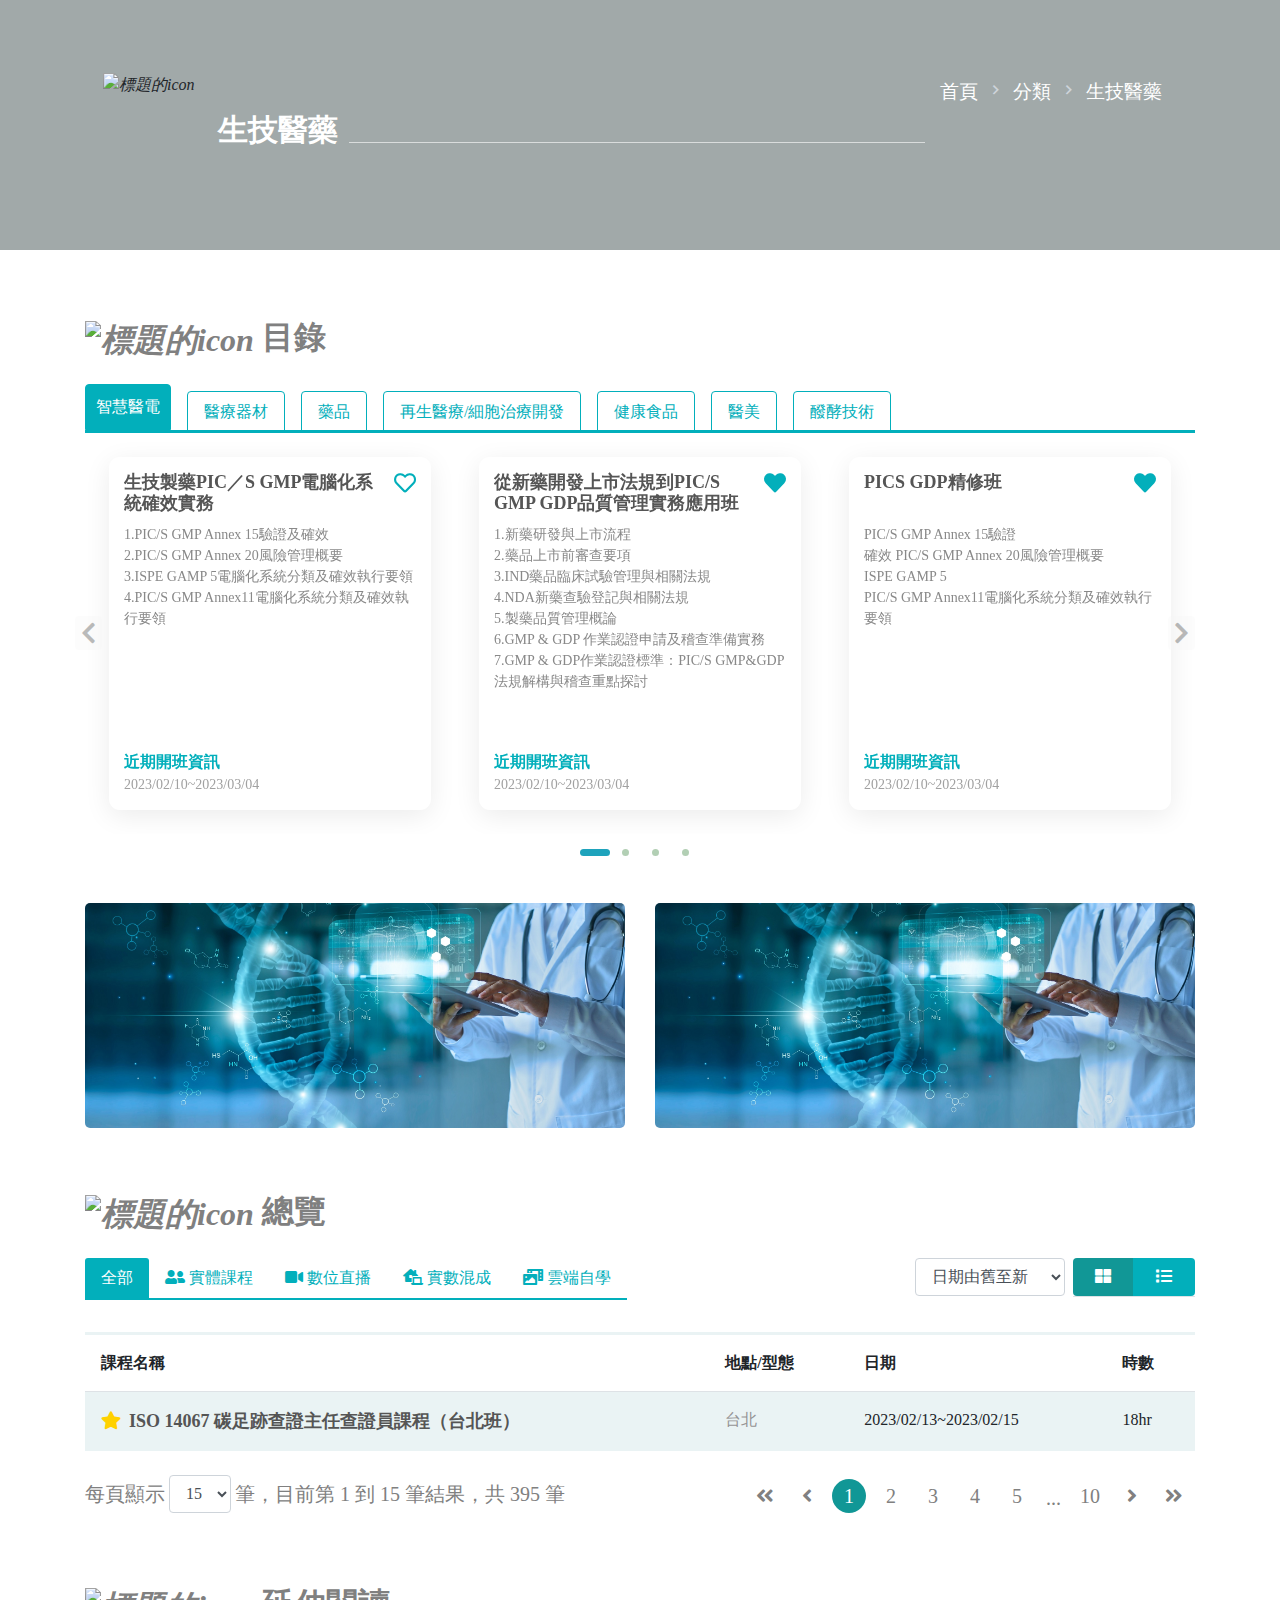
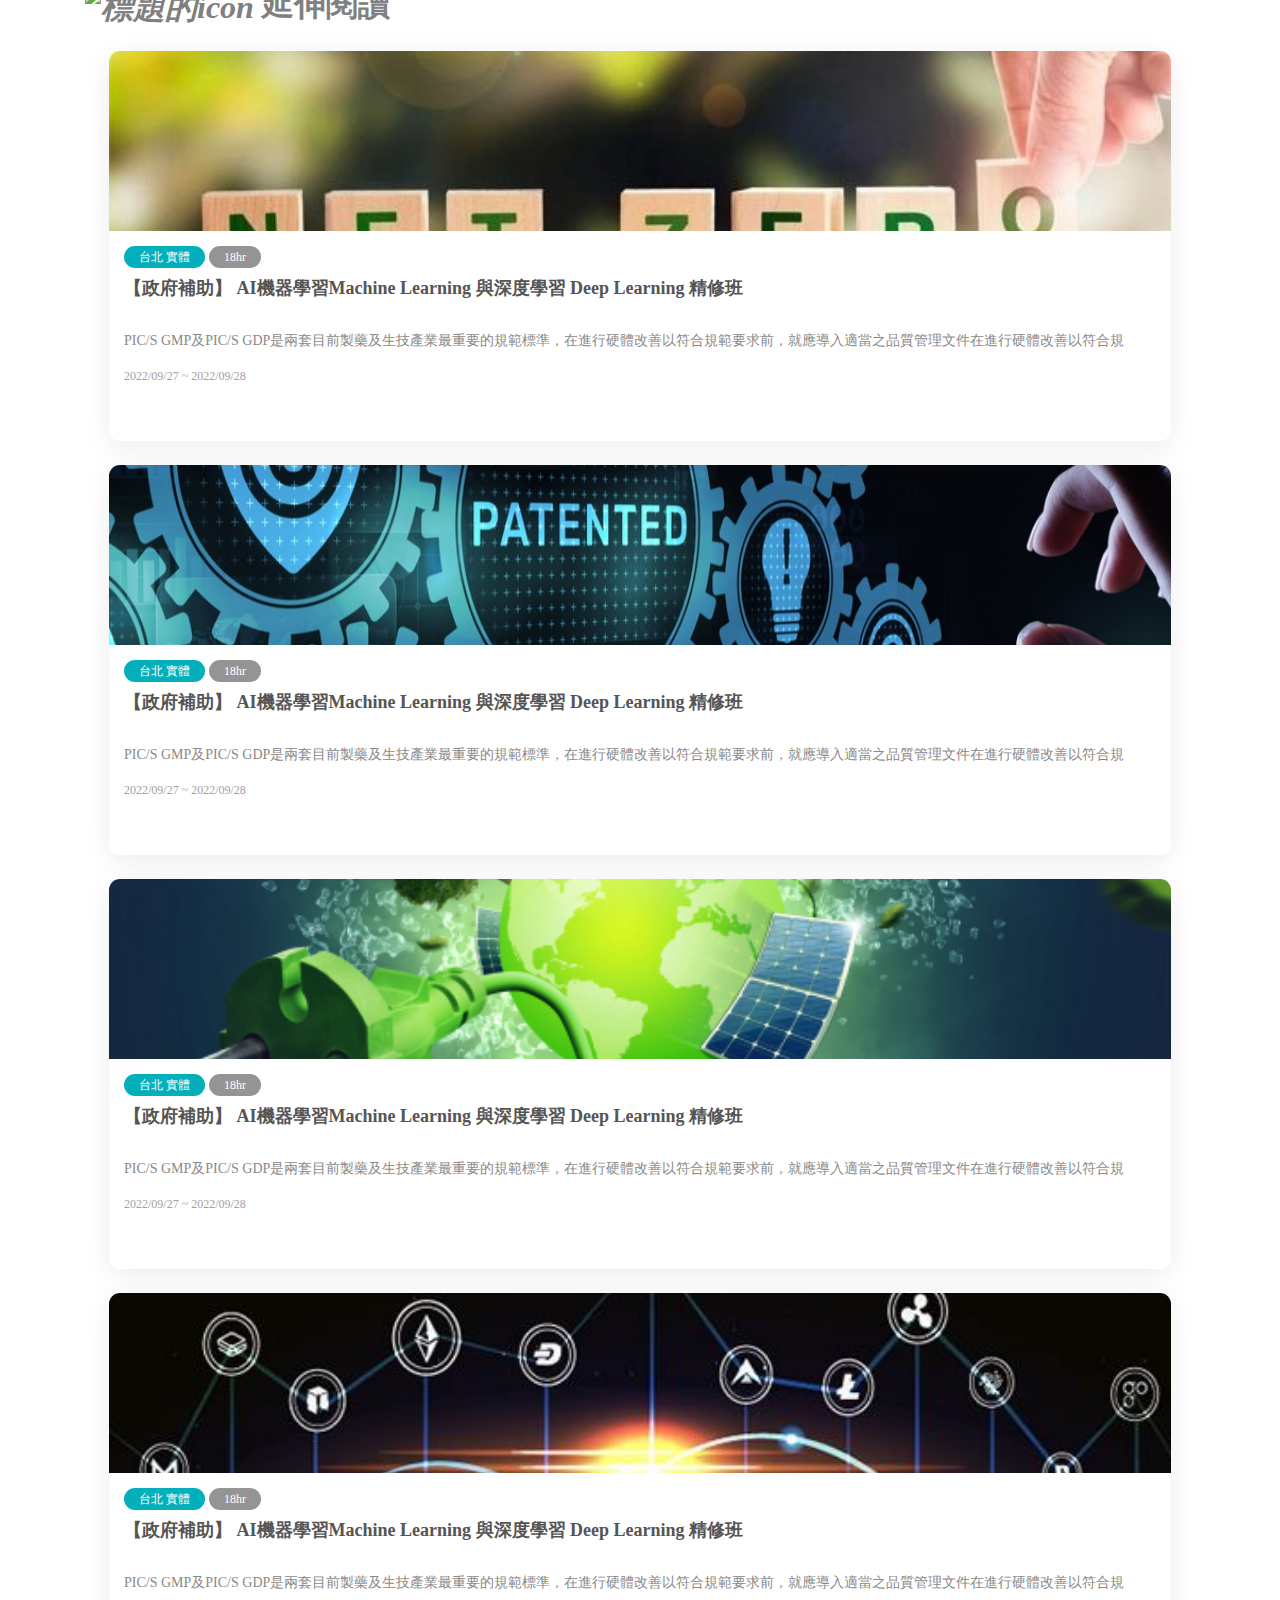
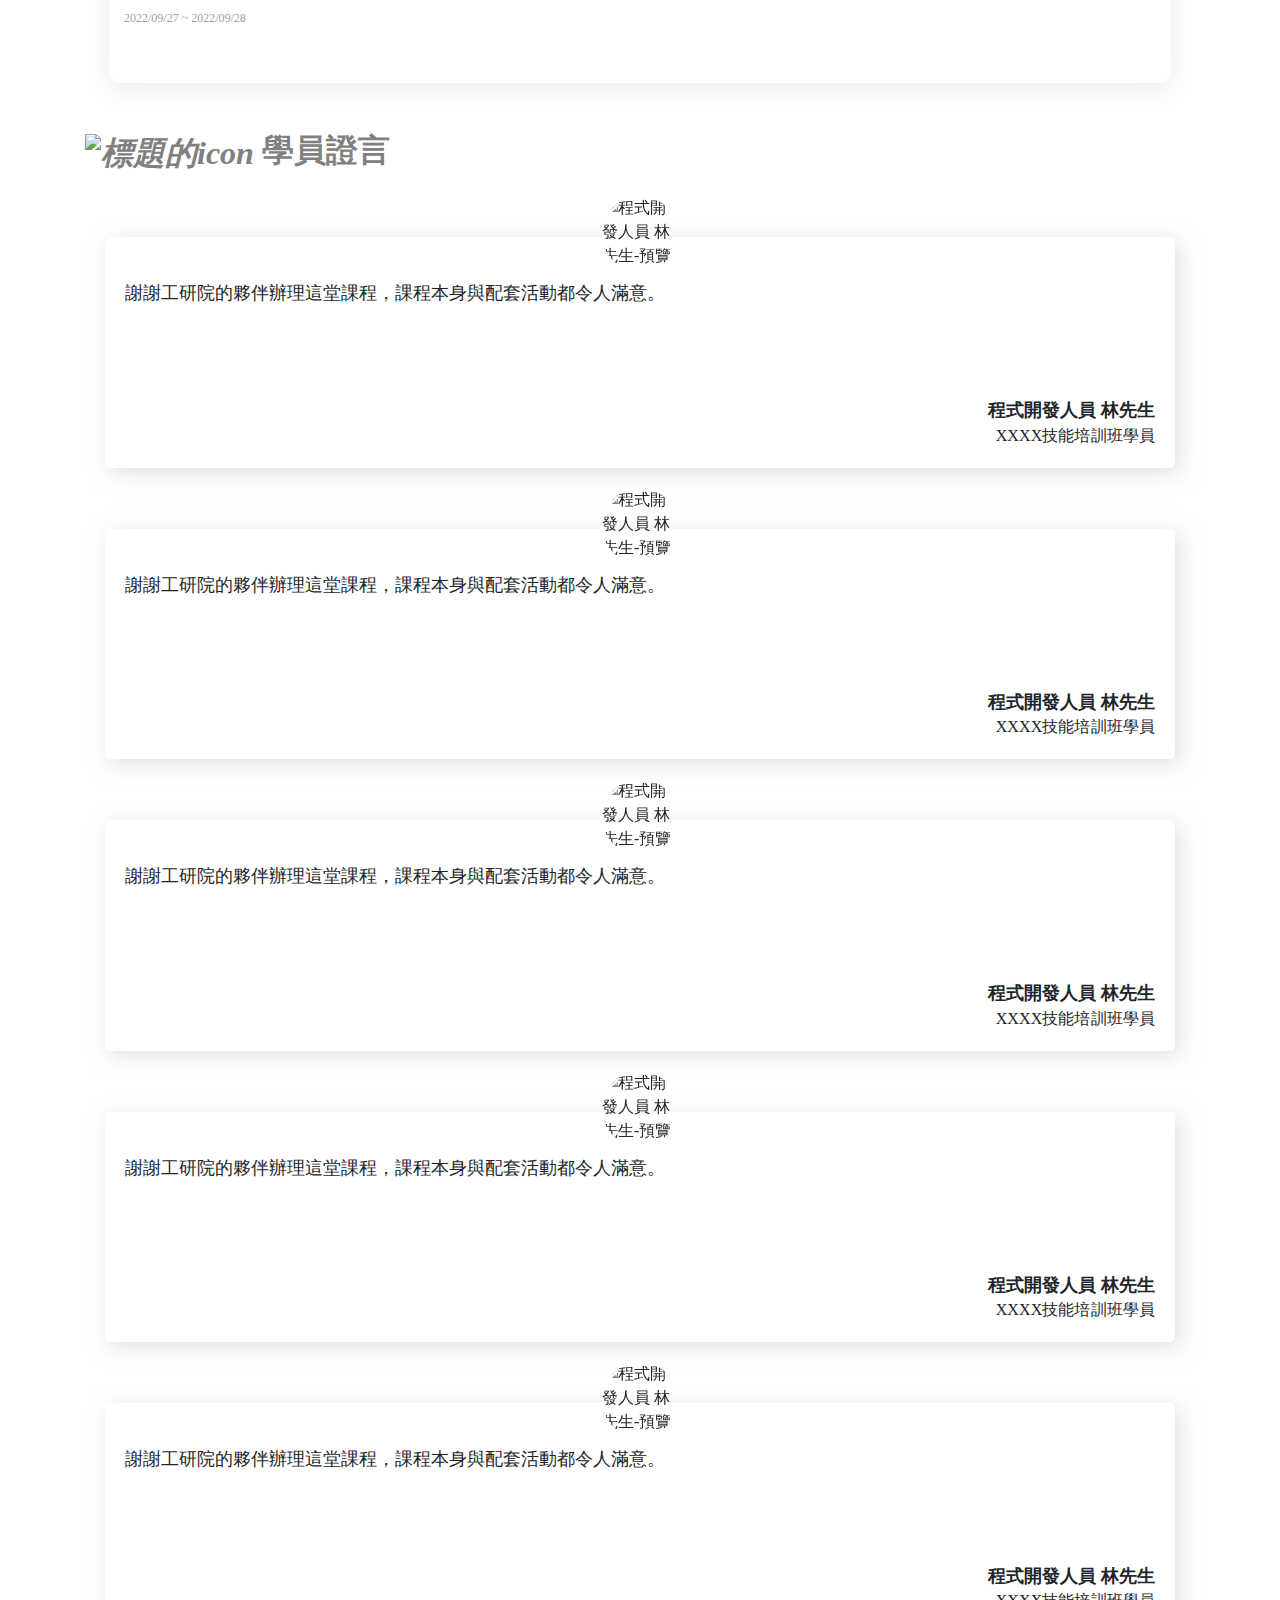
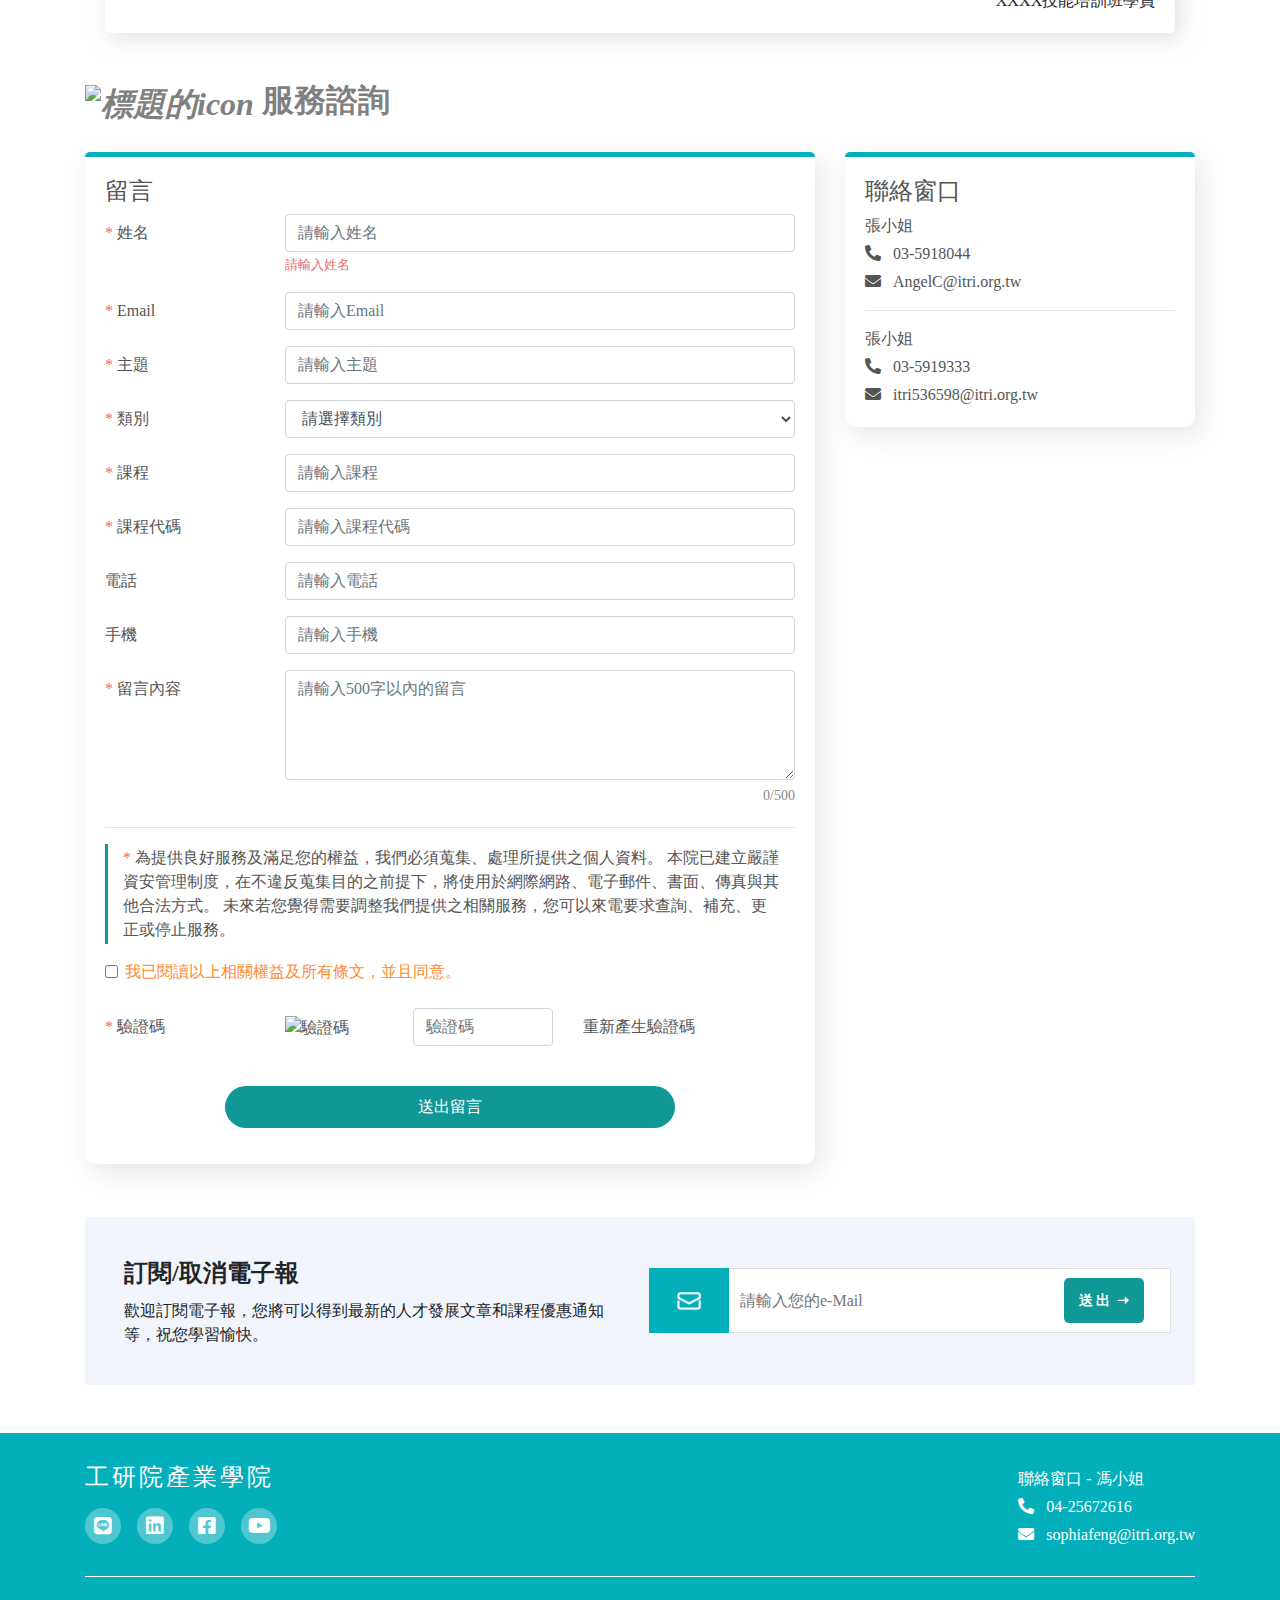
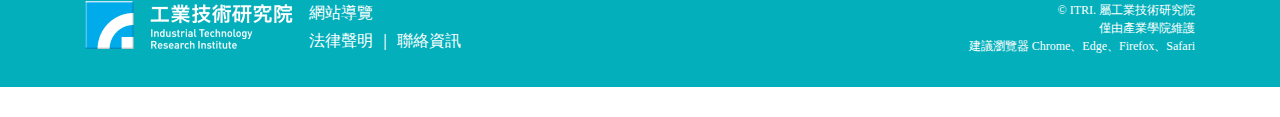
==== index.html @ a90513e9 "調整目錄 UI (tooltip 有問題)" ====
<!DOCTYPE html>
<html lang="en">

<head>
    <meta charset="utf-8" />
    <meta name="viewport" content="width=device-width, initial-scale=1, shrink-to-fit=no" />
    <meta property="og:site_name" content="生技醫藥領域-工研院產業學習網" />
    <meta name="description"
          content="工研院產業學院-生技醫藥領域提供您最專業的培訓，完整規劃醫藥產業、醫療器材產業以及應用生技產業所需具備之專業技術培訓。此外，工研院獨家打造生技醫藥模組化學習地圖，帶領您完成基礎到進階的學習規劃，並且提供多元學習模式，全數位課程、線上直播課程與實體課程，滿足您不同的學習需求，提供您最棒的學習體驗。" />
    <meta name="keywords" content="影像辨識,智慧醫療,生技醫藥,GMP,生技化妝品" />
    <meta name="copyright" content="工業技術研究院版權歸屬" />
    <meta name="distribution" content="Taiwan" />
    <meta property="og:type" content="type" />
    <meta property="og:title" content="生技醫藥領域-工研院產業學習網。" />
    <meta property="og:description"
          content="整合工研院團隊與外部專家的專業能量與資源，以人才培育為核心，以綠色職能為導向，規劃一系列實務課程，透過系統性的培育計畫提升產業界的減碳格局，並陪伴產業人才在淨零時代持續成長" />
    <meta property="og:image" content="https://college.itri.org.tw/nzschool/assets/images/banner31.jpg" />
    <meta property="og:url" content="https://college.itri.org.tw/nzschool" />
    <meta property="og:site_name" content="site_name" />
    <title>生技醫藥領域-工研院產業學習網</title>
    <link id="linkIco" rel="shortcut icon" href="img/layout/favicon.ico" />
    <!-- bootstrap css -->
    <link rel="stylesheet" href="css/plugin/bootstrap.min.css" />
    <!-- icon 圖示 -->
    <link rel="stylesheet" href="css/plugin/fontawesome-free-5.15.4-web/css/all.min.css" />
    <!-- 淨零永續學校 css -->
    <link rel="stylesheet" href="css/nz_style.css" />
    <link rel="stylesheet" href="css/my_style.css" />
    <!-- jQuery js -->
    <script src="js/plugin/jQuery-v3.3.1.miin.js"></script>
    <!-- popper - 提示 tooltip js -->
    <script src="https://cdnjs.cloudflare.com/ajax/libs/popper.js/1.14.6/umd/popper.min.js" integrity="sha384-wHAiFfRlMFy6i5SRaxvfOCifBUQy1xHdJ/yoi7FRNXMRBu5WHdZYu1hA6ZOblgut" crossorigin="anonymous"></script>
    <!-- bootstrap js -->
    <script src="js/plugin/bootstrap.min.js"></script>
    <!--輪播-->
    <link href="css/slick.min.css" rel="stylesheet" />
    <link href="css/slick-theme.css" rel="stylesheet" />
    <link href="https://fonts.googleapis.com/icon?family=Material+Icons" rel="stylesheet">
    <script src="js/slick.min.js"></script>
    <!-- 淨零永續學校通用 js -->
    <script src="js/nz-script.js"></script>
    <script src="js/myscripts.js"></script>
    <script src="JsPage/laylout.js"></script>
    <!-- BaseFunction -->
    <script src="JsPage/Constant.js"></script>
    <script src="JsPage/BaseFunction.js"></script>
    <script src="JsPage/BaseLang.js"></script>
    <script src="JsPage/BaseMgdNo.js"></script>
    <script src="JsPage/BasePage.js"></script>
    <script src="JsPage/BaseSecu.js"></script>
    <script src="JsPage/BaseSorting.js"></script>
    <script src="JsPage/BaseValidToken.js"></script>
    <script src="JsPage/BaseViewGroup.js"></script>
    <script src="JsPage/BaseViewLog.js"></script>
    <!-- 淨零永續學校首頁js -->
    <!-- 因切版註解 JsPage/index.js，不然會有垮域 error，串接時請記得打開 -->
    <!-- <script src="JsPage/index.js"></script> -->
	<!-- Global site tag (gtag.js) - Google Analytics -->
<script async src="https://www.googletagmanager.com/gtag/js?id=UA-124745992-1"></script>
<script>
  window.dataLayer = window.dataLayer || [];
  function gtag(){dataLayer.push(arguments);}
  gtag('js', new Date());

  gtag('config', 'UA-124745992-1');
</script>

<!-- Global site tag (gtag.js) - Google Analytics -->
<script async src="https://www.googletagmanager.com/gtag/js?id=G-DZHFNKGFQQ"></script>
<script>
  window.dataLayer = window.dataLayer || [];
  function gtag(){dataLayer.push(arguments);}
  gtag('js', new Date());

  gtag('config', 'G-DZHFNKGFQQ');
</script>
    <!-- Google Tag Manager (noscript) -->
    <noscript>
        <iframe src="https://www.googletagmanager.com/ns.html?id=GTM-N7L52KL" height="0" width="0"
                style="display:none;visibility:hidden"></iframe>
    </noscript>
    <!-- End Google Tag Manager (noscript) -->
</head>

<body>
    <!-- 主題 -->
    <div class="info_bg d-flex align-items-center">
      <div class="info_mask d-flex justify-content-center align-items-center">
          <img class="" src="https://college.itri.org.tw/domain_BIM/images/team/bg_bim.jpg" alt="背景圖">
          <div class="black_shadow"></div>
      </div>
      <div class="container px-5">
          <div class="row">
              <div class="insidePage_title col-12">
                  <div class="row">
                      <div class="big_title_boss col-12">
                          <div class="row">
                              <div class="col-12">
                                  
                                  <div class="page_bread">
                                      <div class="page-title-box">
                                          <div class="row">
                                              <i class="icon_dots mr-2"> <img src="https://college.itri.org.tw/Images/H002/icon_title_dot.png" alt="標題的icon"></i>
                                              <h2 class="secChi text-white col" langkey="系列學程">生技醫藥</h2>
                                              <div class="page-title-right col-auto">
                                                  <ol class="breadcrumb m-0">
                                                      <li class="breadcrumb-item"><a href="/Home/Default" title="回首頁" langkey="首頁">首頁</a></li>
                                                      <li class="breadcrumb-item" langkey="系列學程">分類</li>
                                                      <li id="liTitle" class="breadcrumb-item active">生技醫藥</li>
                                                  </ol>
                                              </div>
                                          </div>
                                      </div>
                                  </div>
                              </div>
                          </div>
                      </div>
                  </div>
              </div>
          </div>
      </div>
    </div>
    <div class="container mb-5">
        <!-- 目錄 -->
        <section class="my-5">
            <!-- Tab 卡片 -->
            <div id="catalogTab">
              <h1 class="nz-title nz-primary my-4"><i class="icon_dots mr-2"> <img src="https://college.itri.org.tw/Images/H002/icon_title_dot.png" alt="標題的icon"></i>目錄</h1>
              <ul class="pow-card-nav nav nav-tabs" id="cardTab" role="tablist">
                <li class="nav-item">
                  <a class="nav-link active" id="card-tab-1" data-toggle="tab" href="#card-1" role="tab" aria-controls="card-1" aria-selected="true">智慧醫電</a>
                </li>
                <li class="nav-item">
                  <a class="nav-link" id="card-tab-2" data-toggle="tab" href="#card-2" role="tab" aria-controls="card-2" aria-selected="false">醫療器材</a>
                </li>
                <li class="nav-item">
                  <a class="nav-link" id="card-tab-3" data-toggle="tab" href="#card-3" role="tab" aria-controls="card-3" aria-selected="false">藥品</a>
                </li>
				        <li class="nav-item">
                  <a class="nav-link" id="card-tab-4" data-toggle="tab" href="#card-4" role="tab" aria-controls="card-4" aria-selected="false">再生醫療/細胞治療開發</a>
                </li>
				        <li class="nav-item">
                  <a class="nav-link" id="card-tab-5" data-toggle="tab" href="#card-5" role="tab" aria-controls="card-5" aria-selected="false">健康食品</a>
                </li>
				        <li class="nav-item">
                  <a class="nav-link" id="card-tab-6" data-toggle="tab" href="#card-6" role="tab" aria-controls="card-6" aria-selected="false">醫美</a>
                </li>
                <li class="nav-item">
                  <a class="nav-link" id="card-tab-7" data-toggle="tab" href="#card-7" role="tab" aria-controls="card-7" aria-selected="false">醱酵技術</a>
                </li>
              </ul>
              <div class="tab-content" id="cardTabContent">
                <!-- 卡片 tab-1 -->
                <div class="tab-pane fade show active" id="card-1" role="tabpanel" aria-labelledby="card-tab-1">
                  <div id="catalog1" class="catalog-slick">
                    <div class="pow-card">
                      <a href="#">
                        <div class="pow-card-p">
                          <div class="d-flex justify-content-between align-content-start">
                            <h3 class="nz-black nz-overflow-ellipsis-2 card-title-h">生技製藥PIC／S GMP電腦化系統確效實務</h3>
                            <div class="new-notify" data-placement="top" data-original-title="新課通知"><i class="far fa-heart"></i></div>
                          </div>
                          <p class="pow-overflow-ellipsis"> <!---調整 css .pow-overflow-ellipsis 的 webkit-line-clamp ，可控制最多顯示行數，目前設定 10-->
                            1.PIC/S GMP Annex 15驗證及確效<br> 2.PIC/S GMP Annex 20風險管理概要<br> 3.ISPE GAMP 5電腦化系統分類及確效執行要領 <br>4.PIC/S GMP Annex11電腦化系統分類及確效執行要領
                          </p>
                          <a class="pow-card-btn" href="#">近期開班資訊  </a>
						  
                          <a class="pow-card-date" href="#">2023/02/10~2023/03/04</a>
                        </div>
                      </a>
                    </div>
                    <div class="pow-card">
                      <a href="#">
                        <div class="pow-card-p">
                          <div class="d-flex justify-content-between align-content-start">
                            <h3 class="nz-black nz-overflow-ellipsis-2 card-title-h">從新藥開發上市法規到PIC/S GMP GDP品質管理實務應用班</h3>
                            <div class="new-notify" data-placement="top" data-original-title="新課通知"><i class="fas fa-heart"></i></div>
                          </div>
                          <p class="pow-overflow-ellipsis"> <!---調整 css .pow-overflow-ellipsis 的 webkit-line-clamp ，可控制最多顯示行數，目前設定 10-->
                             1.新藥研發與上市流程<br> 2.藥品上市前審查要項 <br>3.IND藥品臨床試驗管理與相關法規 <br>4.NDA新藥查驗登記與相關法規 <br>5.製藥品質管理概論 <br>6.GMP & GDP 作業認證申請及稽查準備實務 <br>7.GMP & GDP作業認證標準：PIC/S GMP&GDP 法規解構與稽查重點探討
                          </p>
                          <a class="pow-card-btn" href="#">近期開班資訊</a>
                          <a class="pow-card-date" href="#">2023/02/10~2023/03/04</a>
                        </div>
                      </a>
                    </div>
                    <div class="pow-card">
                      <a href="#">
                        <div class="pow-card-p">
                          <div class="d-flex justify-content-between align-content-start">
                            <h3 class="nz-black nz-overflow-ellipsis-2 card-title-h">PICS GDP精修班</h3>
                            <div class="new-notify" data-placement="top" data-original-title="新課通知"><i class="fas fa-heart"></i></div>
                          </div>
                          <p class="pow-overflow-ellipsis"> <!---調整 css .pow-overflow-ellipsis 的 webkit-line-clamp ，可控制最多顯示行數，目前設定 10-->
                            PIC/S GMP Annex 15驗證<br>確效 PIC/S GMP Annex 20風險管理概要<br> ISPE GAMP 5<br> PIC/S GMP Annex11電腦化系統分類及確效執行要領
                          </p>
                          <a class="pow-card-btn" href="#">近期開班資訊</a>
                          <a class="pow-card-date" href="#">2023/02/10~2023/03/04</a>
                        </div>
                      </a>
                    </div>
                    <div class="pow-card">
                      <a href="#">
                        <div class="pow-card-p">
                          <div class="d-flex justify-content-between align-content-start">
                            <h3 class="nz-black nz-overflow-ellipsis-2 card-title-h">符合現代化PIC/S GMP廠房及支援系統規劃</h3>
                            <div class="new-notify" data-placement="top" data-original-title="新課通知"><i class="far fa-heart"></i></div>
                          </div>
                          <p class="pow-overflow-ellipsis"> <!---調整 css .pow-overflow-ellipsis 的 webkit-line-clamp ，可控制最多顯示行數，目前設定 10-->
                            1.現代化廠房及支援系統之規劃重點提要 <br>2.污染來源防治策略及驗證文件建構重點
                          </p>
                          <a class="pow-card-btn" href="#">近期開班資訊</a>
                          <a class="pow-card-date" href="#">2023/02/10~2023/03/04</a>
                        </div>
                      </a>
                    </div>
                  </div>
                </div>
                <!-- 卡片 tab-2 -->
                <div class="tab-pane fade" id="card-2" role="tabpanel" aria-labelledby="card-tab-2">
                  <div id="catalog2" class="catalog-slick">
                    <div class="pow-card">
                      <a href="#">
                        <div class="pow-card-p">
                          <div class="d-flex justify-content-between align-content-start">
                            <h3 class="nz-black nz-overflow-ellipsis-2 card-title-h">PICS GDP精修班</h3>
                            <div class="new-notify" data-placement="top" data-original-title="新課通知"><i class="far fa-heart"></i></div>
                          </div>
                          <p class="pow-overflow-ellipsis"> <!---調整 css .pow-overflow-ellipsis 的 webkit-line-clamp ，可控制最多顯示行數，目前設定 10-->
                         PIC/S GDP章節重點提要 <br>建構符合GDP倉儲<br>風險管理要點 <br>PIC/S GDP文件建構重點<br> 驗證及確效文件建構重點
                          </p>
                          <a class="pow-card-btn" href="#">近期開班資訊</a>
                          <a class="pow-card-date" href="#">2023/02/10~2023/03/04</a>
                        </div>
                      </a>
                    </div>
                    <div class="pow-card">
                      <a href="#">
                        <div class="pow-card-p">
                          <div class="d-flex justify-content-between align-content-start">
                            <h3 class="nz-black nz-overflow-ellipsis-2 card-title-h">符合現代化PIC/S GMP廠房及支援系統規劃</h3>
                            <div class="new-notify" data-placement="top" data-original-title="新課通知"><i class="far fa-heart"></i></div>
                          </div>
                          <p class="pow-overflow-ellipsis"> <!---調整 css .pow-overflow-ellipsis 的 webkit-line-clamp ，可控制最多顯示行數，目前設定 10-->
                            1.現代化廠房及支援系統之規劃重點提要 <br>2.污染來源防治策略及驗證文件建構重點
                          </p>
                          <a class="pow-card-btn" href="#">近期開班資訊</a>
                          <a class="pow-card-date" href="#">2023/02/10~2023/03/04</a>
                        </div>
                      </a>
                    </div>
                    <div class="pow-card">
                      <a href="#">
                        <div class="pow-card-p">
                          <div class="d-flex justify-content-between align-content-start">
                            <h3 class="nz-black nz-overflow-ellipsis-2 card-title-h">從新藥開發上市法規到PIC/S GMP GDP品質管理實務應用班</h3>
                            <div class="new-notify" data-placement="top" data-original-title="新課通知"><i class="far fa-heart"></i></div>
                          </div>
                          <p class="pow-overflow-ellipsis"> <!---調整 css .pow-overflow-ellipsis 的 webkit-line-clamp ，可控制最多顯示行數，目前設定 10-->
                           1.新藥研發與上市流程<br> 2.藥品上市前審查要項 <br>3.IND藥品臨床試驗管理與相關法規 <br>4.NDA新藥查驗登記與相關法規 <br>5.製藥品質管理概論 <br>6.GMP & GDP 作業認證申請及稽查準備實務 <br>7.GMP & GDP作業認證標準：PIC/S GMP&GDP 法規解構與稽查重點探討
                          </p>
                          <a class="pow-card-btn" href="#">近期開班資訊</a>
                          <a class="pow-card-date" href="https://college.itri.org.tw/Home/LessonData/D7398ED2-632B-49B1-8F27-EAD4875B5B2C">2023/02/10~2023/03/04</a>
                        </div>
                      </a>
                    </div>
					          <div class="pow-card">
                      <a href="#">
                        <div class="pow-card-p">
                          <div class="d-flex justify-content-between align-content-start">
                            <h3 class="nz-black nz-overflow-ellipsis-2 card-title-h">從新藥開發上市法規到PIC/S GMP GDP品質管理實務應用班</h3>
                            <div class="new-notify" data-placement="top" data-original-title="新課通知"><i class="far fa-heart"></i></div>
                          </div>
                          <p class="pow-overflow-ellipsis"> <!---調整 css .pow-overflow-ellipsis 的 webkit-line-clamp ，可控制最多顯示行數，目前設定 10-->
                             1.新藥研發與上市流程<br> 2.藥品上市前審查要項 <br>3.IND藥品臨床試驗管理與相關法規 <br>4.NDA新藥查驗登記與相關法規 <br>5.製藥品質管理概論 <br>6.GMP & GDP 作業認證申請及稽查準備實務 <br>7.GMP & GDP作業認證標準：PIC/S GMP&GDP 法規解構與稽查重點探討
                          </p>
                          <a class="pow-card-btn" href="#">近期開班資訊</a>
                          <a class="pow-card-date" href="#">2023/02/10~2023/03/04</a>
                        </div>
                      </a>
                    </div>
                  </div>
                </div>
                <!-- 卡片 tab-3 -->
                <div class="tab-pane fade" id="card-3" role="tabpanel" aria-labelledby="card-tab-3">
                  <div id="catalog3" class="catalog-slick">
                    <div class="pow-card">
                      <a href="#">
                        <div class="pow-card-p">
                          <div class="d-flex justify-content-between align-content-start">
                            <h3 class="nz-black nz-overflow-ellipsis-2 card-title-h">PICS GDP精修班</h3>
                            <div class="new-notify" data-placement="top" data-original-title="新課通知"><i class="far fa-heart"></i></div>
                          </div>
                          <p class="pow-overflow-ellipsis"> <!---調整 css .pow-overflow-ellipsis 的 webkit-line-clamp ，可控制最多顯示行數，目前設定 10-->
                         PIC/S GDP章節重點提要 <br>建構符合GDP倉儲<br>風險管理要點 <br>PIC/S GDP文件建構重點<br> 驗證及確效文件建構重點
                          </p>
                          <a class="pow-card-btn" href="#">近期開班資訊</a>
                          <a class="pow-card-date" href="#">2023/02/10~2023/03/04</a>
                        </div>
                      </a>
                    </div>
                    <div class="pow-card">
                      <a href="#">
                        <div class="pow-card-p">
                          <div class="d-flex justify-content-between align-content-start">
                            <h3 class="nz-black nz-overflow-ellipsis-2 card-title-h">符合現代化PIC/S GMP廠房及支援系統規劃</h3>
                            <div class="new-notify" data-placement="top" data-original-title="新課通知"><i class="far fa-heart"></i></div>
                          </div>
                          <p class="pow-overflow-ellipsis"> <!---調整 css .pow-overflow-ellipsis 的 webkit-line-clamp ，可控制最多顯示行數，目前設定 10-->
                            1.現代化廠房及支援系統之規劃重點提要 <br>2.污染來源防治策略及驗證文件建構重點
                          </p>
                          <a class="pow-card-btn" href="#">近期開班資訊</a>
                          <a class="pow-card-date" href="#">2023/02/10~2023/03/04</a>
                        </div>
                      </a>
                    </div>
                    <div class="pow-card">
                      <a href="#">
                        <div class="pow-card-p">
                          <div class="d-flex justify-content-between align-content-start">
                            <h3 class="nz-black nz-overflow-ellipsis-2 card-title-h">從新藥開發上市法規到PIC/S GMP GDP品質管理實務應用班</h3>
                            <div class="new-notify" data-placement="top" data-original-title="新課通知"><i class="fas fa-heart"></i></div>
                          </div>
                          <p class="pow-overflow-ellipsis"> <!---調整 css .pow-overflow-ellipsis 的 webkit-line-clamp ，可控制最多顯示行數，目前設定 10-->
                           1.新藥研發與上市流程<br> 2.藥品上市前審查要項 <br>3.IND藥品臨床試驗管理與相關法規 <br>4.NDA新藥查驗登記與相關法規 <br>5.製藥品質管理概論 <br>6.GMP & GDP 作業認證申請及稽查準備實務 <br>7.GMP & GDP作業認證標準：PIC/S GMP&GDP 法規解構與稽查重點探討
                          </p>
                          <a class="pow-card-btn" href="#">近期開班資訊</a>
                          <a class="pow-card-date" href="https://college.itri.org.tw/Home/LessonData/D7398ED2-632B-49B1-8F27-EAD4875B5B2C">2023/02/10~2023/03/04</a>
                        </div>
                      </a>
                    </div>
					          <div class="pow-card">
                      <a href="#">
                        <div class="pow-card-p">
                          <div class="d-flex justify-content-between align-content-start">
                            <h3 class="nz-black nz-overflow-ellipsis-2 card-title-h">從新藥開發上市法規到PIC/S GMP GDP品質管理實務應用班</h3>
                            <div class="new-notify" data-placement="top" data-original-title="新課通知"><i class="far fa-heart"></i></div>
                          </div>
                          <p class="pow-overflow-ellipsis"> <!---調整 css .pow-overflow-ellipsis 的 webkit-line-clamp ，可控制最多顯示行數，目前設定 10-->
                             1.新藥研發與上市流程<br> 2.藥品上市前審查要項 <br>3.IND藥品臨床試驗管理與相關法規 <br>4.NDA新藥查驗登記與相關法規 <br>5.製藥品質管理概論 <br>6.GMP & GDP 作業認證申請及稽查準備實務 <br>7.GMP & GDP作業認證標準：PIC/S GMP&GDP 法規解構與稽查重點探討
                          </p>
                          <a class="pow-card-btn" href="#">近期開班資訊</a>
                          <a class="pow-card-date" href="#">2023/02/10~2023/03/04</a>
                        </div>
                      </a>
                    </div>
                  </div>
                </div>
                <!-- 卡片 tab-4 -->
                <div class="tab-pane fade" id="card-4" role="tabpanel" aria-labelledby="card-tab-4">
                  <div id="catalog4" class="catalog-slick">
                    <div class="pow-card">
                      <a href="#">
                        <div class="pow-card-p">
                          <div class="d-flex justify-content-between align-content-start">
                            <h3 class="nz-black nz-overflow-ellipsis-2 card-title-h">PICS GDP精修班</h3>
                            <div class="new-notify" data-placement="top" data-original-title="新課通知"><i class="far fa-heart"></i></div>
                          </div>
                          <p class="pow-overflow-ellipsis"> <!---調整 css .pow-overflow-ellipsis 的 webkit-line-clamp ，可控制最多顯示行數，目前設定 10-->
                         PIC/S GDP章節重點提要 <br>建構符合GDP倉儲<br>風險管理要點 <br>PIC/S GDP文件建構重點<br> 驗證及確效文件建構重點
                          </p>
                          <a class="pow-card-btn" href="#">近期開班資訊</a>
                          <a class="pow-card-date" href="#">2023/02/10~2023/03/04</a>
                        </div>
                      </a>
                    </div>
                    <div class="pow-card">
                      <a href="#">
                        <div class="pow-card-p">
                          <div class="d-flex justify-content-between align-content-start">
                            <h3 class="nz-black nz-overflow-ellipsis-2 card-title-h">符合現代化PIC/S GMP廠房及支援系統規劃</h3>
                            <div class="new-notify" data-placement="top" data-original-title="新課通知"><i class="far fa-heart"></i></div>
                          </div>
                          <p class="pow-overflow-ellipsis"> <!---調整 css .pow-overflow-ellipsis 的 webkit-line-clamp ，可控制最多顯示行數，目前設定 10-->
                            1.現代化廠房及支援系統之規劃重點提要 <br>2.污染來源防治策略及驗證文件建構重點
                          </p>
                          <a class="pow-card-btn" href="#">近期開班資訊</a>
                          <a class="pow-card-date" href="#">2023/02/10~2023/03/04</a>
                        </div>
                      </a>
                    </div>
                    <div class="pow-card">
                      <a href="#">
                        <div class="pow-card-p">
                          <div class="d-flex justify-content-between align-content-start">
                            <h3 class="nz-black nz-overflow-ellipsis-2 card-title-h">從新藥開發上市法規到PIC/S GMP GDP品質管理實務應用班</h3>
                            <div class="new-notify" data-placement="top" data-original-title="新課通知"><i class="far fa-heart"></i></div>
                          </div>
                          <p class="pow-overflow-ellipsis"> <!---調整 css .pow-overflow-ellipsis 的 webkit-line-clamp ，可控制最多顯示行數，目前設定 10-->
                           1.新藥研發與上市流程<br> 2.藥品上市前審查要項 <br>3.IND藥品臨床試驗管理與相關法規 <br>4.NDA新藥查驗登記與相關法規 <br>5.製藥品質管理概論 <br>6.GMP & GDP 作業認證申請及稽查準備實務 <br>7.GMP & GDP作業認證標準：PIC/S GMP&GDP 法規解構與稽查重點探討
                          </p>
                          <a class="pow-card-btn" href="#">近期開班資訊</a>
                          <a class="pow-card-date" href="https://college.itri.org.tw/Home/LessonData/D7398ED2-632B-49B1-8F27-EAD4875B5B2C">2023/02/10~2023/03/04</a>
                        </div>
                      </a>
                    </div>
					          <div class="pow-card">
                      <a href="#">
                        <div class="pow-card-p">
                          <div class="d-flex justify-content-between align-content-start">
                            <h3 class="nz-black nz-overflow-ellipsis-2 card-title-h">從新藥開發上市法規到PIC/S GMP GDP品質管理實務應用班</h3>
                            <div class="new-notify" data-placement="top" data-original-title="新課通知"><i class="far fa-heart"></i></div>
                          </div>
                          <p class="pow-overflow-ellipsis"> <!---調整 css .pow-overflow-ellipsis 的 webkit-line-clamp ，可控制最多顯示行數，目前設定 10-->
                             1.新藥研發與上市流程<br> 2.藥品上市前審查要項 <br>3.IND藥品臨床試驗管理與相關法規 <br>4.NDA新藥查驗登記與相關法規 <br>5.製藥品質管理概論 <br>6.GMP & GDP 作業認證申請及稽查準備實務 <br>7.GMP & GDP作業認證標準：PIC/S GMP&GDP 法規解構與稽查重點探討
                          </p>
                          <a class="pow-card-btn" href="#">近期開班資訊</a>
                          <a class="pow-card-date" href="#">2023/02/10~2023/03/04</a>
                        </div>
                      </a>
                    </div>
                  </div>
                </div>
				        <!-- 卡片 tab-5 -->
                <div class="tab-pane fade" id="card-5" role="tabpanel" aria-labelledby="card-tab-5">
                  <div id="catalog5" class="catalog-slick">
                    <div class="pow-card">
                      <a href="#">
                        <div class="pow-card-p">
                          <div class="d-flex justify-content-between align-content-start">
                            <h3 class="nz-black nz-overflow-ellipsis-2 card-title-h">生技製藥PIC／S GMP電腦化系統確效實務</h3>
                            <div class="new-notify" data-placement="top" data-original-title="新課通知"><i class="far fa-heart"></i></div>
                          </div>
                          <p class="pow-overflow-ellipsis"> <!---調整 css .pow-overflow-ellipsis 的 webkit-line-clamp ，可控制最多顯示行數，目前設定 10-->
                            1.PIC/S GMP Annex 15驗證及確效<br> 2.PIC/S GMP Annex 20風險管理概要<br> 3.ISPE GAMP 5電腦化系統分類及確效執行要領 <br>4.PIC/S GMP Annex11電腦化系統分類及確效執行要領
                          </p>
                          <a class="pow-card-btn" href="#">近期開班資訊</a>
                          <a class="pow-card-date" href="#">2023/02/10~2023/03/04</a>
                        </div>
                      </a>
                    </div>
					          <div class="pow-card">
                      <a href="#">
                        <div class="pow-card-p">
                          <div class="d-flex justify-content-between align-content-start">
                            <h3 class="nz-black nz-overflow-ellipsis-2 card-title-h">從新藥開發上市法規到PIC/S GMP GDP品質管理實務應用班</h3>
                            <div class="new-notify" data-placement="top" data-original-title="新課通知"><i class="far fa-heart"></i></div>
                          </div>
                          <p class="pow-overflow-ellipsis"> <!---調整 css .pow-overflow-ellipsis 的 webkit-line-clamp ，可控制最多顯示行數，目前設定 10-->
                             1.新藥研發與上市流程<br> 2.藥品上市前審查要項 <br>3.IND藥品臨床試驗管理與相關法規 <br>4.NDA新藥查驗登記與相關法規 <br>5.製藥品質管理概論 <br>6.GMP & GDP 作業認證申請及稽查準備實務 <br>7.GMP & GDP作業認證標準：PIC/S GMP&GDP 法規解構與稽查重點探討
                          </p>
                          <a class="pow-card-btn" href="#">近期開班資訊</a>
                          <a class="pow-card-date" href="#">2023/02/10~2023/03/04</a>
                        </div>
                      </a>
                    </div>
                    <div class="pow-card">
                      <a href="#">
                        <div class="pow-card-p">
                          <div class="d-flex justify-content-between align-content-start">
                            <h3 class="nz-black nz-overflow-ellipsis-2 card-title-h">從新藥開發上市法規到PIC/S GMP GDP品質管理實務應用班</h3>
                            <div class="new-notify" data-placement="top" data-original-title="新課通知"><i class="far fa-heart"></i></div>
                          </div>
                          <p class="pow-overflow-ellipsis"> <!---調整 css .pow-overflow-ellipsis 的 webkit-line-clamp ，可控制最多顯示行數，目前設定 10-->
                             1.新藥研發與上市流程<br> 2.藥品上市前審查要項 <br>3.IND藥品臨床試驗管理與相關法規 <br>4.NDA新藥查驗登記與相關法規 <br>5.製藥品質管理概論 <br>6.GMP & GDP 作業認證申請及稽查準備實務 <br>7.GMP & GDP作業認證標準：PIC/S GMP&GDP 法規解構與稽查重點探討
                          </p>
                          <a class="pow-card-btn" href="#">近期開班資訊</a>
                          <a class="pow-card-date" href="#">2023/02/10~2023/03/04</a>
                        </div>
                      </a>
                    </div>
                    <div class="pow-card">
                      <a href="#">
                        <div class="pow-card-p">
                          <div class="d-flex justify-content-between align-content-start">
                            <h3 class="nz-black nz-overflow-ellipsis-2 card-title-h">PICS GDP精修班</h3>
                            <div class="new-notify" data-placement="top" data-original-title="新課通知"><i class="far fa-heart"></i></div>
                          </div>
                          <p class="pow-overflow-ellipsis"> <!---調整 css .pow-overflow-ellipsis 的 webkit-line-clamp ，可控制最多顯示行數，目前設定 10-->
                            PIC/S GMP Annex 15驗證<br>確效 PIC/S GMP Annex 20風險管理概要<br> ISPE GAMP 5<br> PIC/S GMP Annex11電腦化系統分類及確效執行要領
                          </p>
                          <a class="pow-card-btn" href="#">近期開班資訊</a>
                          <a class="pow-card-date" href="#">2023/02/10~2023/03/04</a>
                        </div>
                      </a>
                    </div>
                    <div class="pow-card">
                      <a href="#">
                        <div class="pow-card-p">
                          <div class="d-flex justify-content-between align-content-start">
                            <h3 class="nz-black nz-overflow-ellipsis-2 card-title-h">符合現代化PIC/S GMP廠房及支援系統規劃</h3>
                            <div class="new-notify" data-placement="top" data-original-title="新課通知"><i class="far fa-heart"></i></div>
                          </div>
                          <p class="pow-overflow-ellipsis"> <!---調整 css .pow-overflow-ellipsis 的 webkit-line-clamp ，可控制最多顯示行數，目前設定 10-->
                            1.現代化廠房及支援系統之規劃重點提要 <br>2.污染來源防治策略及驗證文件建構重點
                          </p>
                          <a class="pow-card-btn" href="#">近期開班資訊</a>
                          <a class="pow-card-date" href="#">2023/02/10~2023/03/04</a>
                        </div>
                      </a>
                    </div>
                  </div>
                </div>
				        <!-- 卡片 tab-6 -->
                <div class="tab-pane fade" id="card-6" role="tabpanel" aria-labelledby="card-tab-6">
                  <div id="catalog6" class="catalog-slick">
                    <div class="pow-card">
                      <a href="#">
                        <div class="pow-card-p">
                          <div class="d-flex justify-content-between align-content-start">
                            <h3 class="nz-black nz-overflow-ellipsis-2 card-title-h">生技製藥PIC／S GMP電腦化系統確效實務</h3>
                            <div class="new-notify" data-placement="top" data-original-title="新課通知"><i class="far fa-heart"></i></div>
                          </div>
                          <p class="pow-overflow-ellipsis"> <!---調整 css .pow-overflow-ellipsis 的 webkit-line-clamp ，可控制最多顯示行數，目前設定 10-->
                            1.PIC/S GMP Annex 15驗證及確效<br> 2.PIC/S GMP Annex 20風險管理概要<br> 3.ISPE GAMP 5電腦化系統分類及確效執行要領 <br>4.PIC/S GMP Annex11電腦化系統分類及確效執行要領
                          </p>
                          <a class="pow-card-btn" href="#">近期開班資訊</a>
                          <a class="pow-card-date" href="#">2023/02/10~2023/03/04</a>
                        </div>
                      </a>
                    </div>
					          <div class="pow-card">
                      <a href="#">
                        <div class="pow-card-p">
                          <div class="d-flex justify-content-between align-content-start">
                            <h3 class="nz-black nz-overflow-ellipsis-2 card-title-h">從新藥開發上市法規到PIC/S GMP GDP品質管理實務應用班</h3>
                            <div class="new-notify" data-placement="top" data-original-title="新課通知"><i class="far fa-heart"></i></div>
                          </div>
                          <p class="pow-overflow-ellipsis"> <!---調整 css .pow-overflow-ellipsis 的 webkit-line-clamp ，可控制最多顯示行數，目前設定 10-->
                             1.新藥研發與上市流程<br> 2.藥品上市前審查要項 <br>3.IND藥品臨床試驗管理與相關法規 <br>4.NDA新藥查驗登記與相關法規 <br>5.製藥品質管理概論 <br>6.GMP & GDP 作業認證申請及稽查準備實務 <br>7.GMP & GDP作業認證標準：PIC/S GMP&GDP 法規解構與稽查重點探討
                          </p>
                          <a class="pow-card-btn" href="#">近期開班資訊</a>
                          <a class="pow-card-date" href="#">2023/02/10~2023/03/04</a>
                        </div>
                      </a>
                    </div>
                    <div class="pow-card">
                      <a href="#">
                        <div class="pow-card-p">
                          <div class="d-flex justify-content-between align-content-start">
                            <h3 class="nz-black nz-overflow-ellipsis-2 card-title-h">從新藥開發上市法規到PIC/S GMP GDP品質管理實務應用班</h3>
                            <div class="new-notify" data-placement="top" data-original-title="新課通知"><i class="far fa-heart"></i></div>
                          </div>
                          <p class="pow-overflow-ellipsis"> <!---調整 css .pow-overflow-ellipsis 的 webkit-line-clamp ，可控制最多顯示行數，目前設定 10-->
                             1.新藥研發與上市流程<br> 2.藥品上市前審查要項 <br>3.IND藥品臨床試驗管理與相關法規 <br>4.NDA新藥查驗登記與相關法規 <br>5.製藥品質管理概論 <br>6.GMP & GDP 作業認證申請及稽查準備實務 <br>7.GMP & GDP作業認證標準：PIC/S GMP&GDP 法規解構與稽查重點探討
                          </p>
                          <a class="pow-card-btn" href="#">近期開班資訊</a>
                          <a class="pow-card-date" href="#">2023/02/10~2023/03/04</a>
                        </div>
                      </a>
                    </div>
                    <div class="pow-card">
                      <a href="#">
                        <div class="pow-card-p">
                          <div class="d-flex justify-content-between align-content-start">
                            <h3 class="nz-black nz-overflow-ellipsis-2 card-title-h">PICS GDP精修班</h3>
                            <div class="new-notify" data-placement="top" data-original-title="新課通知"><i class="far fa-heart"></i></div>
                          </div>
                          <p class="pow-overflow-ellipsis"> <!---調整 css .pow-overflow-ellipsis 的 webkit-line-clamp ，可控制最多顯示行數，目前設定 10-->
                            PIC/S GMP Annex 15驗證<br>確效 PIC/S GMP Annex 20風險管理概要<br> ISPE GAMP 5<br> PIC/S GMP Annex11電腦化系統分類及確效執行要領
                          </p>
                          <a class="pow-card-btn" href="#">近期開班資訊</a>
                          <a class="pow-card-date" href="#">2023/02/10~2023/03/04</a>
                        </div>
                      </a>
                    </div>
                    <div class="pow-card">
                      <a href="#">
                        <div class="pow-card-p">
                          <div class="d-flex justify-content-between align-content-start">
                            <h3 class="nz-black nz-overflow-ellipsis-2 card-title-h">符合現代化PIC/S GMP廠房及支援系統規劃</h3>
                            <div class="new-notify" data-placement="top" data-original-title="新課通知"><i class="far fa-heart"></i></div>
                          </div>
                          <p class="pow-overflow-ellipsis"> <!---調整 css .pow-overflow-ellipsis 的 webkit-line-clamp ，可控制最多顯示行數，目前設定 10-->
                            1.現代化廠房及支援系統之規劃重點提要 <br>2.污染來源防治策略及驗證文件建構重點
                          </p>
                          <a class="pow-card-btn" href="#">近期開班資訊</a>
                          <a class="pow-card-date" href="#">2023/02/10~2023/03/04</a>
                        </div>
                      </a>
                    </div>
                  </div>
                </div>
				        <!-- 卡片 tab-7 -->
                <div class="tab-pane fade" id="card-7" role="tabpanel" aria-labelledby="card-tab-7">
                  <div id="catalog7" class="catalog-slick">
                    <div class="pow-card">
                      <a href="#">
                        <div class="pow-card-p">
                          <div class="d-flex justify-content-between align-content-start">
                            <h3 class="nz-black nz-overflow-ellipsis-2 card-title-h">生技製藥PIC／S GMP電腦化系統確效實務</h3>
                            <div class="new-notify" data-placement="top" data-original-title="新課通知"><i class="far fa-heart"></i></div>
                          </div>
                          <p class="pow-overflow-ellipsis"> <!---調整 css .pow-overflow-ellipsis 的 webkit-line-clamp ，可控制最多顯示行數，目前設定 10-->
                            1.PIC/S GMP Annex 15驗證及確效<br> 2.PIC/S GMP Annex 20風險管理概要<br> 3.ISPE GAMP 5電腦化系統分類及確效執行要領 <br>4.PIC/S GMP Annex11電腦化系統分類及確效執行要領
                          </p>
                          <a class="pow-card-btn" href="#">近期開班資訊</a>
                          <a class="pow-card-date" href="#">2023/02/10~2023/03/04</a>
                        </div>
                      </a>
                    </div>
					          <div class="pow-card">
                      <a href="#">
                        <div class="pow-card-p">
                          <div class="d-flex justify-content-between align-content-start">
                            <h3 class="nz-black nz-overflow-ellipsis-2 card-title-h">從新藥開發上市法規到PIC/S GMP GDP品質管理實務應用班</h3>
                            <div class="new-notify" data-placement="top" data-original-title="新課通知"><i class="far fa-heart"></i></div>
                          </div>
                          <p class="pow-overflow-ellipsis"> <!---調整 css .pow-overflow-ellipsis 的 webkit-line-clamp ，可控制最多顯示行數，目前設定 10-->
                             1.新藥研發與上市流程<br> 2.藥品上市前審查要項 <br>3.IND藥品臨床試驗管理與相關法規 <br>4.NDA新藥查驗登記與相關法規 <br>5.製藥品質管理概論 <br>6.GMP & GDP 作業認證申請及稽查準備實務 <br>7.GMP & GDP作業認證標準：PIC/S GMP&GDP 法規解構與稽查重點探討
                          </p>
                          <a class="pow-card-btn" href="#">近期開班資訊</a>
                          <a class="pow-card-date" href="#">2023/02/10~2023/03/04</a>
                        </div>
                      </a>
                    </div>
                    <div class="pow-card">
                      <a href="#">
                        <div class="pow-card-p">
                          <div class="d-flex justify-content-between align-content-start">
                            <h3 class="nz-black nz-overflow-ellipsis-2 card-title-h">從新藥開發上市法規到PIC/S GMP GDP品質管理實務應用班</h3>
                            <div class="new-notify" data-placement="top" data-original-title="新課通知"><i class="far fa-heart"></i></div>
                          </div>
                          <p class="pow-overflow-ellipsis"> <!---調整 css .pow-overflow-ellipsis 的 webkit-line-clamp ，可控制最多顯示行數，目前設定 10-->
                             1.新藥研發與上市流程<br> 2.藥品上市前審查要項 <br>3.IND藥品臨床試驗管理與相關法規 <br>4.NDA新藥查驗登記與相關法規 <br>5.製藥品質管理概論 <br>6.GMP & GDP 作業認證申請及稽查準備實務 <br>7.GMP & GDP作業認證標準：PIC/S GMP&GDP 法規解構與稽查重點探討
                          </p>
                          <a class="pow-card-btn" href="#">近期開班資訊</a>
                          <a class="pow-card-date" href="#">2023/02/10~2023/03/04</a>
                        </div>
                      </a>
                    </div>
                    <div class="pow-card">
                      <a href="#">
                        <div class="pow-card-p">
                          <div class="d-flex justify-content-between align-content-start">
                            <h3 class="nz-black nz-overflow-ellipsis-2 card-title-h">PICS GDP精修班</h3>
                            <div class="new-notify" data-placement="top" data-original-title="新課通知"><i class="far fa-heart"></i></div>
                          </div>
                          <p class="pow-overflow-ellipsis"> <!---調整 css .pow-overflow-ellipsis 的 webkit-line-clamp ，可控制最多顯示行數，目前設定 10-->
                            PIC/S GMP Annex 15驗證<br>確效 PIC/S GMP Annex 20風險管理概要<br> ISPE GAMP 5<br> PIC/S GMP Annex11電腦化系統分類及確效執行要領
                          </p>
                          <a class="pow-card-btn" href="#">近期開班資訊</a>
                          <a class="pow-card-date" href="#">2023/02/10~2023/03/04</a>
                        </div>
                      </a>
                    </div>
					          <div class="pow-card">
                      <a href="#">
                        <div class="pow-card-p">
                          <div class="d-flex justify-content-between align-content-start">
                            <h3 class="nz-black nz-overflow-ellipsis-2 card-title-h">從新藥開發上市法規到PIC/S GMP GDP品質管理實務應用班</h3>
                            <div class="new-notify" data-placement="top" data-original-title="新課通知"><i class="far fa-heart"></i></div>
                          </div>
                          <p class="pow-overflow-ellipsis"> <!---調整 css .pow-overflow-ellipsis 的 webkit-line-clamp ，可控制最多顯示行數，目前設定 10-->
                             1.新藥研發與上市流程<br> 2.藥品上市前審查要項 <br>3.IND藥品臨床試驗管理與相關法規 <br>4.NDA新藥查驗登記與相關法規 <br>5.製藥品質管理概論 <br>6.GMP & GDP 作業認證申請及稽查準備實務 <br>7.GMP & GDP作業認證標準：PIC/S GMP&GDP 法規解構與稽查重點探討
                          </p>
                          <a class="pow-card-btn" href="#">近期開班資訊</a>
                          <a class="pow-card-date" href="#">2023/02/10~2023/03/04</a>
                        </div>
                      </a>
                    </div>
                    <div class="pow-card">
                      <a href="#">
                        <div class="pow-card-p">
                          <div class="d-flex justify-content-between align-content-start">
                            <h3 class="nz-black nz-overflow-ellipsis-2 card-title-h">符合現代化PIC/S GMP廠房及支援系統規劃</h3>
                            <div class="new-notify" data-placement="top" data-original-title="新課通知"><i class="far fa-heart"></i></div>
                          </div>
                          <p class="pow-overflow-ellipsis"> <!---調整 css .pow-overflow-ellipsis 的 webkit-line-clamp ，可控制最多顯示行數，目前設定 10-->
                            1.現代化廠房及支援系統之規劃重點提要 <br>2.污染來源防治策略及驗證文件建構重點
                          </p>
                          <a class="pow-card-btn" href="#">近期開班資訊</a>
                          <a class="pow-card-date" href="#">2023/02/10~2023/03/04</a>
                        </div>
                      </a>
                    </div>
                  </div>
                </div>
              </div>
            </div>
        </section>
        <!-- 廣告版位 -->
        <section class="my-5">
          <div class="row py-3">
            <div class="col-md-6 col-12 ad-img">
              <img class="nz-img" src="img/example/img-5.JPG" alt="廣告圖片" />
            </div>
            <div class="col-md-6 col-12 ad-img">
              <img class="nz-img" src="img/example/img-5.JPG" alt="廣告圖片" />
            </div>
          </div>
        </section>
        <!-- 總覽 -->
        <section>
            <h1 class="nz-title nz-primary my-4"><i class="icon_dots mr-2"> <img src="https://college.itri.org.tw/Images/H002/icon_title_dot.png" alt="標題的icon"></i>總覽</h1>
            <div id="course_zone1" class="">
              <div class="d-block d-sm-flex row justify-content-between align-content-center mt-4">
                <div class="d-flex col-lg-8 col-md-7 col-12">
                    <ul class="nz-type-tab nav nav-pills mb-3">
                        <li id="allTab" class="nav-item" onclick="showTypeTab('allTab')">
                            <a class="nav-link active" id="aAttributeTotal">全部</a>
                        </li>
                        <li id="entityTab" class="nav-item" onclick="showTypeTab('entityTab')">
                            <a class="nav-link" id="aAttributeP">
                                <span class="d-none d-lg-block"><i class="fas fa-user-friends"></i> 實體課程</span>
                                <span class="d-lg-none d-block"><i class="fas fa-user-friends"></i> 實體</span>
                            </a>
                        </li>
                        <li id="digitTab" class="nav-item" onclick="showTypeTab('digitTab')">
                            <a class="nav-link" id="aAttributeD">
                                <span class="d-none d-lg-block"><i class="fas fa-video"></i> 數位直播</span>
                                <span class="d-lg-none d-block"><i class="fas fa-video"></i> 直播</span>
                            </a>
                        </li>
                        <li id="mixedTab" class="nav-item" onclick="showTypeTab('mixedTab')">
                            <a class="nav-link" id="aAttributeC">
                                <span class="d-none d-lg-block"><i class="fas fa-laptop-house"></i> 實數混成</span>
                                <span class="d-lg-none d-block"><i class="fas fa-laptop-house"></i> 混成</span>
                            </a>
                        </li>
                        <li id="cloudTab" class="nav-item" onclick="showTypeTab('cloudTab')">
                            <a class="nav-link" id="aAttributeL">
                                <span class="d-none d-lg-block"><i class="fas fa-photo-video"></i> 雲端自學</span>
                                <span class="d-lg-none d-block"><i class="fas fa-photo-video"></i> 自學</span>
                            </a>
                        </li>
                    </ul>
                </div>
                <div class="d-flex col-lg-4 col-md-5 col-12 justify-content-end">
                    <div class="nz-sort-select mr-2">
                        <select id="ddlSort" class="form-control" title="排序">
                            <option value="1">日期由新至舊</option>
                            <option selected="" value="2">日期由舊至新</option>
                            <option value="3">時數由多至少</option>
                            <option value="4">時數由少至多</option>
                        </select>
                    </div>
                    <nav class="nz-course-list-tab">
                        <div class="nav nav-tabs btn-group" role="tablist">
                            <a id="courseListCardTab" class="btn nz-btn-primary " data-toggle="tab" href="#courseListCard" role="tab" aria-controls="courseListCard" aria-selected="true"><i class="fas fa-th-large"></i></a>
                            <a id="courseListTableTab" class="btn nz-btn-primary active" data-toggle="tab" href="#courseListTable" role="tab" aria-controls="courseListTable" aria-selected="false"><i class="fas fa-list"></i></a>
                        </div>
                    </nav>
                </div>
              </div>
            </div>
            <!-- tab 內容 -->
            <div class="tab-content">
                <!-- 文章清單(圖文) -->
                <div class="tab-pane fade" id="courseListCard" role="tabpanel" aria-labelledby="courseListCardTab">
                    <div id="curseCardDiv" class="row"></div>
                    <!-- 更多 -->
                    <div class="text-right mt-lg-0 mt-3 mb-4">
                      <button onclick="loadMore(false)" class="btn nz-btn nz-btn-primary">
                        更 多
                      </button>
                    </div>
                </div>
                <!-- 文章清單(表格) -->
                <div class="tab-pane fade show active" id="courseListTable" role="tabpanel" aria-labelledby="courseListTableTab">
                    <table class="nz-rwd-table table-striped mt-3">
                        <thead>
                            <tr>
                                <th>課程名稱</th>
                                <th>地點/型態</th>
                                <th>日期</th>
                                <th>時數</th>
                            </tr>
                        </thead>
                        <tbody id="articleTbody">
                          <tr>
                            <td class="nz-table-title"> 
                              <a href="https://college.itri.org.tw//Home/LessonData/448FBF3A-47E9-4E5A-989E-ABE4086FFA56" class="nz-primary d-flex" data-toggle="tooltip" data-placement="top" target="_itriCollege_" title="" data-original-title="ISO 14067 碳足跡查證主任查證員課程（台北班） (另開新頁前往 產業學習網)">
                                <!-- <div class="nz-course-status nz-bg-warning mr-1">置頂</div> -->
                                <div class="i-star mr-2"><i class="fas fa-star"></i></div>
                                <div class="d-lg-inline-block d-block">ISO 14067 碳足跡查證主任查證員課程（台北班）</div>
                              </a>                            
                            </td>
                            <td class="d-md-none d-block" data-th="地點">
                              <div class="d-inline-block nz-dark-gray" data-toggle="tooltip" data-placement="top" data-original-title="實體課程">台北</div>
                            </td>
                            <td class="d-none d-md-block" data-th="地點/型態">
                              <div class="d-inline-block nz-dark-gray" data-toggle="tooltip" data-placement="top" data-original-title="實體課程">台北</div>
                            </td>
                            <td data-th="日期">2023/02/13~2023/02/15</td>
                            <td data-th="時數">18hr</td>
                          </tr>
                        </tbody>
                    </table>
                    <!-- 分頁 -->
                    <nav class="d-flex row justify-content-between mt-4">
                      <div class="col-lg-7 mb-3 mb-lg-0 text-right nz-page-info">
                        <div class="d-flex align-items-center justify-content-lg-start justify-content-end mb-3 mb-lg-0">
                          <div>每頁顯示</div>
                          <div class="mx-1">
                            <select class="form-control">
                              <option>5</option>
                              <option>10</option>
                              <option selected>15</option>
                            </select>
                          </div>
                          <div class="d-none d-lg-block">筆，目前第 1 到 15 筆結果，共 395 筆</div>
                        </div>
                        <div class="d-lg-none">目前第 1 到 15 筆結果，共 395 筆</div>
                      </div>
                      <ul class="pagination col-lg-5 d-flex justify-content-end">
                        <li class="nz-page-item"><a href="#"><i class="fas fa-angle-double-left"></i></a></li>
                        <li class="nz-page-item"><a href="#"><i class="fas fa-angle-left"></i></a></li>
                        <li class="nz-page-item active"><a href="#">1</a></li>
                        <li class="nz-page-item"><a href="#">2</a></li>
                        <li class="nz-page-item"><a href="#">3</a></li>
                        <li class="nz-page-item"><a href="#">4</a></li>
                        <li class="nz-page-item"><a href="#">5</a></li>
                        <li class="nz-page-ellipsis">...</li>
                        <li class="nz-page-item"><a href="#">10</a></li>
                        <li class="nz-page-item"><a href="#"><i class="fas fa-angle-right"></i></a></li>
                        <li class="nz-page-item"><a href="#"><i class="fas fa-angle-double-right"></i></a></li>
                      </ul>
                    </nav>
                </div>
            </div>
        </section>
        <!-- 延伸閱讀 -->
        <section class="my-5">
          <h1 class="nz-title nz-primary my-2"><i class="icon_dots mr-2"> <img src="https://college.itri.org.tw/Images/H002/icon_title_dot.png" alt="標題的icon"></i>延伸閱讀</h1>
           <div id="furtherReading">
              <div class="nz-course-bg-card m-4">
                <a
                  href="https://college.itri.org.tw/Home/InfoData/f6e19f2d-f81c-421c-bc36-ea6409ba0a5d/9177d9f9-b9ca-424a-b5ac-c8a414a20383">
                  <div class="nz-course-bg-card-img">
                    <img class="nz-img" src="img/example/img-1.JPG" alt="文章封面" />
                  </div>
                  <div class="nz-course-bg-card-info">
                    <div class="nz-course-status nz-bg-primary" data-toggle="tooltip" data-placement="top" data-original-title="實體課程">台北 實體</div>
                    <div class="nz-course-status nz-bg-dark-gray">18hr</div>
                    <h5 class="nz-course-bg-card-title nz-black nz-overflow-ellipsis-2 card-title-h">
                      【政府補助】 AI機器學習Machine Learning 與深度學習 Deep Learning 精修班
                    </h5>
                    <p class="nz-overflow-ellipsis-3">
                      PIC/S GMP及PIC/S GDP是兩套目前製藥及生技產業最重要的規範標準，在進行硬體改善以符合規範要求前，就應導入適當之品質管理文件在進行硬體改善以符合規
                    </p>
                    <div class="nz-know-date">2022/09/27 ~ 2022/09/28</div>
                  </div>
                </a>
              </div>
              <div class="nz-course-bg-card m-4">
                <a
                  href="https://college.itri.org.tw/Home/InfoData/f6e19f2d-f81c-421c-bc36-ea6409ba0a5d/9177d9f9-b9ca-424a-b5ac-c8a414a20383">
                  <div class="nz-course-bg-card-img">
                    <img class="nz-img" src="img/example/img-2.JPG" alt="文章封面" />
                  </div>
                  <div class="nz-course-bg-card-info">
                    <div class="nz-course-status nz-bg-primary" data-toggle="tooltip" data-placement="top" data-original-title="實體課程">台北 實體</div>
                    <div class="nz-course-status nz-bg-dark-gray">18hr</div>
                    <h5 class="nz-course-bg-card-title nz-black nz-overflow-ellipsis-2 card-title-h">
                      【政府補助】 AI機器學習Machine Learning 與深度學習 Deep Learning 精修班
                    </h5>
                    <p class="nz-overflow-ellipsis-3">
                      PIC/S GMP及PIC/S GDP是兩套目前製藥及生技產業最重要的規範標準，在進行硬體改善以符合規範要求前，就應導入適當之品質管理文件在進行硬體改善以符合規
                    </p>
                    <div class="nz-know-date">2022/09/27 ~ 2022/09/28</div>
                  </div>
                </a>
              </div>
              <div class="nz-course-bg-card m-4">
                <a
                  href="https://college.itri.org.tw/Home/InfoData/f6e19f2d-f81c-421c-bc36-ea6409ba0a5d/9177d9f9-b9ca-424a-b5ac-c8a414a20383">
                  <div class="nz-course-bg-card-img">
                    <img class="nz-img" src="img/example/img-3.JPG" alt="文章封面" />
                  </div>
                  <div class="nz-course-bg-card-info">
                    <div class="nz-course-status nz-bg-primary" data-toggle="tooltip" data-placement="top" data-original-title="實體課程">台北 實體</div>
                    <div class="nz-course-status nz-bg-dark-gray">18hr</div>
                    <h5 class="nz-course-bg-card-title nz-black nz-overflow-ellipsis-2 card-title-h">
                      【政府補助】 AI機器學習Machine Learning 與深度學習 Deep Learning 精修班
                    </h5>
                    <p class="nz-overflow-ellipsis-3">
                      PIC/S GMP及PIC/S GDP是兩套目前製藥及生技產業最重要的規範標準，在進行硬體改善以符合規範要求前，就應導入適當之品質管理文件在進行硬體改善以符合規
                    </p>
                    <div class="nz-know-date">2022/09/27 ~ 2022/09/28</div>
                  </div>
                </a>
              </div>
              <div class="nz-course-bg-card m-4">
                <a
                  href="https://college.itri.org.tw/Home/InfoData/f6e19f2d-f81c-421c-bc36-ea6409ba0a5d/9177d9f9-b9ca-424a-b5ac-c8a414a20383">
                  <div class="nz-course-bg-card-img">
                    <img class="nz-img" src="img/example/img-4.JPG" alt="文章封面" />
                  </div>
                  <div class="nz-course-bg-card-info">
                    <div class="nz-course-status nz-bg-primary" data-toggle="tooltip" data-placement="top" data-original-title="實體課程">台北 實體</div>
                    <div class="nz-course-status nz-bg-dark-gray">18hr</div>
                    <h5 class="nz-course-bg-card-title nz-black nz-overflow-ellipsis-2 card-title-h">
                      【政府補助】 AI機器學習Machine Learning 與深度學習 Deep Learning 精修班
                    </h5>
                    <p class="nz-overflow-ellipsis-3">
                      PIC/S GMP及PIC/S GDP是兩套目前製藥及生技產業最重要的規範標準，在進行硬體改善以符合規範要求前，就應導入適當之品質管理文件在進行硬體改善以符合規
                    </p>
                    <div class="nz-know-date">2022/09/27 ~ 2022/09/28</div>
                  </div>
                </a>
              </div>
           </div>
        </section>

        <!-- 學員證言 -->
        <section class="my-5">
          <div id="recommend_zone">
            <h1 class="nz-title nz-primary my-4"><i class="icon_dots mr-2"> <img src="https://college.itri.org.tw/Images/H002/icon_title_dot.png" alt="標題的icon"></i>學員證言</h1>
            <section id="peo_recommend" class="slider mt-4">
              <div>
                <!-- Simple card -->                            
                <div class="user_pic">                                
                  <div class="img_mask m-auto d-flex justify-content-center">
                    <img style="saturate(1)" src="https://college.itri.org.tw/api/TM_AttFile_Attachment_Download?attNo=64e3d25d-fb81-44a4-b90e-ed478c01d5c7" alt="程式開發人員 林先生-預覽圖">
                  </div>                            
                </div>                            
                <div class="card">                                
                  <div class="card-body">                                    
                    <div class="con mt-4 mb-3 text_ellipsis_4">謝謝工研院的夥伴辦理這堂課程，課程本身與配套活動都令人滿意。</div>
                    <div class="d-flex flex-column text-right mt-3">                                        
                      <div class="name">程式開發人員 林先生</div>                                        
                      <div class="position">XXXX技能培訓班學員</div>                                    
                    </div>                                
                  </div> <!-- end card-body-->                            
                </div> <!-- end card-->                        
              </div>
              <div>
                <!-- Simple card -->                            
                <div class="user_pic">                                
                  <div class="img_mask m-auto d-flex justify-content-center">
                    <img style="saturate(1)" src="https://college.itri.org.tw/api/TM_AttFile_Attachment_Download?attNo=64e3d25d-fb81-44a4-b90e-ed478c01d5c7" alt="程式開發人員 林先生-預覽圖">
                  </div>                            
                </div>                            
                <div class="card">                                
                  <div class="card-body">                                    
                    <div class="con mt-4 mb-3 text_ellipsis_4">謝謝工研院的夥伴辦理這堂課程，課程本身與配套活動都令人滿意。</div>
                    <div class="d-flex flex-column text-right mt-3">                                        
                      <div class="name">程式開發人員 林先生</div>                                        
                      <div class="position">XXXX技能培訓班學員</div>                                    
                    </div>                                
                  </div> <!-- end card-body-->                            
                </div> <!-- end card-->                        
              </div>
              <div>
                <!-- Simple card -->                            
                <div class="user_pic">                                
                  <div class="img_mask m-auto d-flex justify-content-center">
                    <img style="saturate(1)" src="https://college.itri.org.tw/api/TM_AttFile_Attachment_Download?attNo=64e3d25d-fb81-44a4-b90e-ed478c01d5c7" alt="程式開發人員 林先生-預覽圖">
                  </div>                            
                </div>                            
                <div class="card">                                
                  <div class="card-body">                                    
                    <div class="con mt-4 mb-3 text_ellipsis_4">謝謝工研院的夥伴辦理這堂課程，課程本身與配套活動都令人滿意。</div>
                    <div class="d-flex flex-column text-right mt-3">                                        
                      <div class="name">程式開發人員 林先生</div>                                        
                      <div class="position">XXXX技能培訓班學員</div>                                    
                    </div>                                
                  </div> <!-- end card-body-->                            
                </div> <!-- end card-->                        
              </div>
              <div>
                <!-- Simple card -->                            
                <div class="user_pic">                                
                  <div class="img_mask m-auto d-flex justify-content-center">
                    <img style="saturate(1)" src="https://college.itri.org.tw/api/TM_AttFile_Attachment_Download?attNo=64e3d25d-fb81-44a4-b90e-ed478c01d5c7" alt="程式開發人員 林先生-預覽圖">
                  </div>                            
                </div>                            
                <div class="card">                                
                  <div class="card-body">                                    
                    <div class="con mt-4 mb-3 text_ellipsis_4">謝謝工研院的夥伴辦理這堂課程，課程本身與配套活動都令人滿意。</div>
                    <div class="d-flex flex-column text-right mt-3">                                        
                      <div class="name">程式開發人員 林先生</div>                                        
                      <div class="position">XXXX技能培訓班學員</div>                                    
                    </div>                                
                  </div> <!-- end card-body-->                            
                </div> <!-- end card-->                        
              </div>
              <div>
                <!-- Simple card -->                            
                <div class="user_pic">                                
                  <div class="img_mask m-auto d-flex justify-content-center">
                    <img style="saturate(1)" src="https://college.itri.org.tw/api/TM_AttFile_Attachment_Download?attNo=64e3d25d-fb81-44a4-b90e-ed478c01d5c7" alt="程式開發人員 林先生-預覽圖">
                  </div>                            
                </div>                            
                <div class="card">                                
                  <div class="card-body">                                    
                    <div class="con mt-4 mb-3 text_ellipsis_4">謝謝工研院的夥伴辦理這堂課程，課程本身與配套活動都令人滿意。</div>
                    <div class="d-flex flex-column text-right mt-3">                                        
                      <div class="name">程式開發人員 林先生</div>                                        
                      <div class="position">XXXX技能培訓班學員</div>                                    
                    </div>                                
                  </div> <!-- end card-body-->                            
                </div> <!-- end card-->                        
              </div>
            </section>
          </div>
        </section>

        <!-- 服務諮詢 -->
        <section>
          <h1 class="nz-title nz-primary my-4"><i class="icon_dots mr-2"> <img src="https://college.itri.org.tw/Images/H002/icon_title_dot.png" alt="標題的icon"></i>服務諮詢</h1>
          <div class="row">
            <div class="col-lg-8">
              <div class="nz-contact-card">
                <h4>留言</h4>
                <form>
                  <div class="form-group row">
                    <label for="txtName" class="col-sm-3 col-form-label"><span class="nz-required">* </span>姓名</label>
                    <div class="col-sm-9">
                      <input type="text" id="txtName" class="form-control" placeholder="請輸入姓名">
                      <!-- 當未填寫而送出時的提醒文字 -->
                      <small class="nz-error-form">請輸入姓名</small>
                    </div>
                  </div>
                  <div class="form-group row">
                    <label for="txtEmail" class="col-sm-3 col-form-label"><span class="nz-required">* </span>Email</label>
                    <div class="col-sm-9">
                      <input type="email" id="txtEmail" class="form-control" placeholder="請輸入Email">
                      <!-- <small class="nz-error-form">請輸入Email</small> -->
                    </div>
                  </div>
                  <div class="form-group row">
                    <label for="txtTitle" class="col-sm-3 col-form-label"><span class="nz-required">* </span>主題</label>
                    <div class="col-sm-9">
                      <input type="text" id="txtTitle" class="form-control" placeholder="請輸入主題">
                      <!-- <small class="nz-error-form">請輸入主題</small> -->
                    </div>
                  </div>
                  <div class="form-group row">
                    <label for="ddlTypeList" class="col-sm-3 col-form-label"><span class="nz-required">* </span>類別</label>
                    <div class="col-sm-9">
                      <select class="form-control" id="ddlTypeList">
                        <option selected>請選擇類別</option>
                        <option>合作提案</option>
                        <option>課程服務</option>
                        <option>企業專班</option>
                        <option>其他</option>
                      </select>
                      <!-- <small class="nz-error-form">請選擇類別</small> -->
                    </div>
                  </div>
                  <div class="form-group row">
                    <label for="txtLessonCon" class="col-sm-3 col-form-label"><span class="nz-required">* </span>課程</label>
                    <div class="col-sm-9">
                      <input type="text" id="txtLessonCon" class="form-control" placeholder="請輸入課程">
                      <!-- <small class="nz-error-form">請輸入課程</small> -->
                    </div>
                  </div>
                  <div class="form-group row">
                    <label for="txtLessonConCode" class="col-sm-3 col-form-label"><span class="nz-required">*
                      </span>課程代碼</label>
                    <div class="col-sm-9">
                      <input type="text" id="txtLessonConCode" class="form-control" placeholder="請輸入課程代碼">
                      <!-- <small class="nz-error-form">請輸入課程代碼</small> -->
                    </div>
                  </div>
                  <div class="form-group row">
                    <label for="txtPhone" class="col-sm-3 col-form-label">電話</label>
                    <div class="col-sm-9">
                      <input type="text" id="txtPhone" class="form-control" placeholder="請輸入電話">
                      <!-- <small class="nz-error-form">請輸入電話</small> -->
                    </div>
                  </div>
                  <div class="form-group row">
                    <label for="txtCellPhone" class="col-sm-3 col-form-label">手機</label>
                    <div class="col-sm-9">
                      <input type="text" id="txtCellPhone" class="form-control" placeholder="請輸入手機">
                      <!-- <small class="nz-error-form">請輸入手機</small> -->
                    </div>
                  </div>
                  <div class="form-group row">
                    <label for="txtDesc" class="col-sm-3 col-form-label"><span class="nz-required">* </span>留言內容</label>
                    <div class="col-sm-9">
                      <textarea type="text" id="txtDesc" rows="4" maxlength="500" class="form-control"
                        placeholder="請輸入500字以內的留言"></textarea>
                        <div class="nz-text-count">
                        <!-- <small class="nz-error-form">請輸入留言內容</small> -->
                        <span id="over500Error" class="d-none nz-error-form">已到達上限</span>
                        <span id="textCount">0</span>/500
                      </div>
                    </div>
                  </div>
                  <hr>
                  <!-- 權益條文 -->
                  <div>
                    <div class="nz-terms">
                      <span class="nz-required">* </span>
                      為提供良好服務及滿足您的權益，我們必須蒐集、處理所提供之個人資料。 本院已建立嚴謹資安管理制度，在不違反蒐集目的之前提下，將使用於網際網路、電子郵件、書面、傳真與其他合法方式。
                      未來若您覺得需要調整我們提供之相關服務，您可以來電要求查詢、補充、更正或停止服務。
                    </div>
                    <div class="form-group my-3">
                      <div class="form-check">
                        <input class="form-check-input" type="checkbox" id="chkRead">
                        <label class="form-check-label nz-warning" for="chkRead">
                          我已閱讀以上相關權益及所有條文，並且同意。
                        </label>
                      </div>
                    </div>
                  </div>
    
                  <!-- 驗證碼 -->
                  <div class="form-group row align-items-center">
                    <label for="txtDesc" class="col-md-3 col-form-label"><span class="nz-required">* </span>驗證碼</label>
                    <div class="col-md-9 row align-items-center">
                      <div class="col-md-3 col-4 my-2 text-left">
                        <img id="imgCheck" class="nz-img-check"
                          src="https://college.itri.org.tw/api/TM_WebUI_Captcha_Get?id=6b2dcba8-10e4-4831-aa39-0ecae1b3eb7d&amp;1663987356131"
                          alt="驗證碼">
                      </div>
                      <div class="col-md-4 col-8 my-2">
                        <input type="text" class="form-control" placeholder="驗證碼">
                      </div>
                      <div class="col-md-5 col-12 text-left">
                        <div class="d-inline-block nz-refresh-check">重新產生驗證碼</div>
                      </div>
                    </div>
                    <!-- 錯誤訊息提示 -->
                    <!-- <small class="offset-md-3 col nz-error-form">請輸入算式的答案</small> -->
                  </div>
                  <div class="d-flex justify-content-center">
                    <button type="submit" class="btn nz-lg-btn nz-btn-primary my-3">送出留言</button>
                  </div>
                </form>
    
              </div>
            </div>
            <div class="col-lg-4">
              <div class="nz-contact-card">
                <h4>聯絡窗口</h4>
                <div class="nz-connection mt-md-1 mt-3">
                  <div>張小姐</div>
                  <div class="mt-1">
                    <i class="fas fa-phone-alt"></i>
                    <a class="nz-black ml-2" href="tel:03-5919333">03-5918044</a>
                  </div>
                  <div class="mt-1">
                    <i class="fas fa-envelope"></i>
                    <a class="nz-black ml-2" href="mailto:AngelC@itri.org.tw">AngelC@itri.org.tw</a>
                  </div>
                </div>
                <hr>
                <div class="nz-connection mt-md-1 mt-3">
                  <div>張小姐</div>
                  <div class="mt-1">
                    <i class="fas fa-phone-alt"></i>
                    <a class="nz-black ml-2" href="tel:03-5919333">03-5919333</a>
                  </div>
                  <div class="mt-1">
                    <i class="fas fa-envelope"></i>
                    <a class="nz-black ml-2" href="mailto:itri536598@itri.org.tw">itri536598@itri.org.tw</a>
                  </div>
                </div>
              </div>
              <!-- FB--------- -->
              <div class="text-center my-4">
                <iframe src="https://www.facebook.com/plugins/page.php?href=https%3A%2F%2Fwww.facebook.com%2FBiotech.Cosmetic&tabs=timeline&width=350&height=500&small_header=false&adapt_container_width=true&hide_cover=false&show_facepile=true&appId=520641545846673" width="350" height="500" style="border:none;overflow:hidden" scrolling="no" frameborder="0" allowfullscreen="true" allow="autoplay; clipboard-write; encrypted-media; picture-in-picture; web-share"></iframe>
              </div>
            </div>
          </div>
        </section>

        <!-- 訂閱電子報 -->
        <section id="order_paper" class="my-5">
          <div class="justify-content-center">
            <div class="paper_bg col-12">
                <div class="row  align-items-center">
                    <div class="col-lg-6 px-4 my-2">
                        <div class="font-weight-bold mb-2 order_paper_title">
                            <span langkey="訂閱取消電子報">訂閱/取消電子報</span>
                        </div>
                        <div class="order_paper_con">
                            <span langkey="電子報說明">歡迎訂閱電子報，您將可以得到最新的人才發展文章和課程優惠通知等，祝您學習愉快。</span>
                        </div>
                    </div>
                    <div class="col-lg-6 px-4 my-2">
                        <div class="row align-items-center">
                            <div class="icon_mail_bg d-flex justify-content-center  align-items-center"><img src="img/layout/icon_mail.png" alt="mail的icon"></div>
                            <div class="paper_input"><input id="txtEpaperEmail" type="text" name="paper" placeholder="請輸入您的e-Mail" autocomplete="off" title="輸入e-Mail" langkey="請輸入您的e-Mail"></div>
                            <button class="icon_arrow d-flex justify-content-center  align-items-center btn nz-btn-primary" id="divGoEpaper" value="送出按鈕">
                                <span langkey="送出">送出</span>
                                <svg width="16px" height="11px" viewBox="0 0 16 11" version="1.1">
                                    <title>Path Copy 7</title>
                                    <g stroke="none" stroke-width="1" fill="none" fill-rule="evenodd">
                                        <g transform="translate(-239.000000, -1313.000000)" fill="#FFFFFF">
                                            <path d="M249.4,1317.33333 L240.6,1317.33333 C240.12,1317.33333 239.8,1317.68 239.8,1318.2 C239.8,1318.72 240.12,1319.06667 240.6,1319.06667 L249.4,1319.06667 L249.4,1323.4 L255,1318.2 L249.4,1313 L249.4,1317.33333 Z" id="Path-Copy-7"></path>
                                        </g>
                                    </g>
                                </svg>
                            </button>
                        </div>
                    </div>
                </div>
            </div>
          </div>
        </section>
    </div>



    <!-- footer begin -->
    <footer w3-include-html="footer.html" class="mt-4"></footer>
    <script>
        includeHTML();
    </script>
    <!-- footer end -->

    <script>
      $(document).ready(function () {
        // 目錄輪播初始化(有新增 tab 輪播就要再加 initSlick())
        initSlick("#catalog1");
        initSlick("#catalog2");
        initSlick("#catalog3");
        initSlick("#catalog4");
        initSlick("#catalog5");
        initSlick("#catalog6");
        initSlick("#catalog7");
        // 延伸閱讀輪播初始化
        initSlick("#furtherReading");
        // 學員證言輪播初始化
        initSlick("#peo_recommend", false);
        
        loadMore(true);
        appendCourseListTableData();
      });

      // slick 與 tab 套件會衝突，切換 tab 時需要 refresh slick，讓他能顯示
      $('#catalogTab a[data-toggle="tab"]').on('shown.bs.tab', function (e) {
        let tabId = e.target.id;
        let index = tabId.replace("card-tab-", ""); // 只取數字(tab 數字要對應內容裡的輪播 id 數字)
        if($("#catalog" + index)[0]) {// 有找到該 id 的輪播才執行
          $("#catalog" + index)[0].slick.refresh();
          $("#catalog" + index + ' .slick-next').html('<i class="fas fa-chevron-right"></i>');
          $("#catalog" + index + ' .slick-prev').html('<i class="fas fa-chevron-left"></i>');
        }
        $('.new-notify').tooltip({
          container: 'body'
        });
      })

      // 初始化輪播
      function initSlick(selector, showArrow = true) {
        $(selector).slick({
          dots: true,
          infinite: true,
          slidesToShow: 3,
          autoplay: true,
          responsive: [
            {
              breakpoint: 1028,
              settings: {
                arrows: false,
                slidesToShow: 2
              }
            },
            {
              breakpoint: 700,
              settings: {
                arrows: false,
                slidesToShow: 1
              }
            }
          ]
        });
        if(showArrow) { // 是否顯示自定義輪播左右按鈕
          $(selector + ' .slick-next').html('<i class="fas fa-chevron-right"></i>');
          $(selector + ' .slick-prev').html('<i class="fas fa-chevron-left"></i>');
        }
        // tooltip 在 slick 裡需指定定位在 body
        $('.new-notify').tooltip({
          container: 'body'
        });
      }
      

      // 載入更多專業課程
      function loadMore(firstLoad) {
        let resultHtml = '';
        let count = 3;
        if (firstLoad) count = 9;
        for (let i = 0; i < count; i++) {
          let imgUrl = 'img/example/img-' + (Math.floor(Math.random() * 5) + 1) + '.JPG'
          let articleHtml = `
                <div class="col-sm-6 col-md-4">
                  <div class="nz-course-bg-card">
                    <a
                      href="https://college.itri.org.tw/Home/InfoData/f6e19f2d-f81c-421c-bc36-ea6409ba0a5d/9177d9f9-b9ca-424a-b5ac-c8a414a20383">
                      <div class="nz-course-bg-card-img">
                        <img class="nz-img" src="${imgUrl}" alt="文章封面" />
                      </div>
                      <div class="nz-course-bg-card-info">
                        <div class="nz-course-status nz-bg-primary" data-toggle="tooltip" data-placement="top" data-original-title="實體課程">台北 實體</div>
                        <div class="nz-course-status nz-bg-dark-gray">18hr</div>
                        <h5 class="nz-course-bg-card-title nz-black nz-overflow-ellipsis-2 card-title-h">
                          【政府補助】 AI機器學習Machine Learning 與深度學習 Deep Learning 精修班
                        </h5>
                        <p class="nz-overflow-ellipsis-3">
                          PIC/S GMP及PIC/S GDP是兩套目前製藥及生技產業最重要的規範標準，在進行硬體改善以符合規範要求前，就應導入適當之品質管理文件在進行硬體改善以符合規
                        </p>
                        <div class="nz-know-date">2022/09/27 ~ 2022/09/28</div>
                      </div>
                    </a>
                  </div>
                </div>
          `;
  
          resultHtml += articleHtml;
        }
  
        $("#curseCardDiv").append(resultHtml);
      }
  
      // 塞 table 假資料
      function appendCourseListTableData() {
        // 假資料，之後可以刪掉
        const fakeData = [{
            title: "以案例剖析AI智慧醫療影像辨識技術",
            url: "https://college.itri.org.tw/Home/LessonData/69F2F45A-15C4-475A-9115-DBF5B50DCD4C?0917-3",
            date: "2022/09/15 ~ 2022/09/16",
            type: "台北",
            typeTitle: "實體課程",
            status: "<i class='fas fa-minus-circle'></i> 已額滿"
          },
          {
            title: "新興生醫檢測技術的趨勢與實現",
            url: "https://college.itri.org.tw/Home/LessonData/69F2F45A-15C4-475A-9115-DBF5B50DCD4C?0917-4",
            date: "2022/09/15 ~ 2022/09/16",
            type: "新竹",
            typeTitle: "實體課程",
            status: "<i class='fas fa-ban'></i> 報名截止"
          },
          {
            title: "歐盟醫療器材/體外診斷醫療器材法規解析系列課程",
            url: "https://college.itri.org.tw/Home/LessonData/69F2F45A-15C4-475A-9115-DBF5B50DCD4C?0917-5",
            date: "2022/09/15 ~ 2022/09/16",
            type: "台中",
            typeTitle: "實體課程",
            status: "<i class='fas fa-times-circle'></i> 已取消"
          }
        ]
        let resultHtml = '';
        for (let i = 0; i < 14; i++) {
          let index = i < 2 ? i : Math.floor(Math.random() * (3 - 0));
          let html = `
            <tr>
              <td class="nz-table-title"> 
                <a href="${fakeData[index].url}" class="nz-primary d-flex" data-toggle="tooltip" data-placement="top" target="_itriCollege_" title="" data-original-title="${fakeData[index].title}">
                  <div class="d-lg-inline-block d-block">${fakeData[index].title}</div>
                </a>                            
              </td>
              <td class="d-md-none d-block" data-th="地點">
                <div class="d-inline-block nz-dark-gray" data-toggle="tooltip" data-placement="top" data-original-title="${fakeData[index].typeTitle}">${fakeData[index].type}</div>
              </td>
              <td class="d-none d-md-block" data-th="地點/型態">
                <div class="d-inline-block nz-dark-gray" data-toggle="tooltip" data-placement="top" data-original-title="${fakeData[index].typeTitle}">${fakeData[index].type}</div>
              </td>
              <td data-th="日期">${fakeData[index].date}</td>
              <td data-th="時數">18hr</td>
            </tr>
          `
          resultHtml += html;
        }
        $("#articleTbody").append(resultHtml);
        // 初始化 bootstrap tooltip 提示功能
        $('[data-toggle="tooltip"]').tooltip();
      }
  
      // 顯示類別 tab
      function showTypeTab(type) {
        $(".nz-type-tab .nav-link").removeClass("active");
        $("#" + type + ' .nav-link').addClass("active");
      }
    </script>
</body>

</html>
---- css/nz_style.css ----
body {
  font-family: "PingFang TC", "Microsoft JhengHei", "Roboto";
}

header {
  width: 100%;
  z-index: 99;
  top: 0;
  border-top: solid 6px #3971ae;
  background: #ffffff;
  box-shadow: 0 2px 38px rgb(0 0 0 / 8%);
}

.nz-bg-gray {
  background-color: #f4f4f4 !important;
}

.nz-bg-primary {
  background-color: #02afbb !important;
}

.nz-bg-danger {
  background-color: #e86a6a !important;
}

.nz-bg-warning {
  background-color: #ff8b32 !important;
}

.nz-bg-success {
  background-color: #5abb7b !important;
}

.nz-bg-info {
  background-color: #35c9c6 !important;
}

.nz-bg-darkblue {
  background-color: #19428b !important;
}

.nz-bg-dark-gray {
  background-color: #959494 !important;
}

a:link,
a:visited {
  color: #02afbb;
}

a:hover,
a:active,
a:focus {
  text-decoration: none;
  color: #119796;
}

.nz-img {
  width: 100%;
  height: 100%;
  object-fit: cover;
}

.nz-primary {
  color: #808080;
}

a.nz-primary:hover,
a .nz-primary:hover {
  color: #02afbb;
  transition: 0.3s;
  text-decoration: none;
}

.nz-gray {
  color: #e6e6e6;
}

.nz-dark-gray {
  color: #959494;
}

.nz-black,
.nz-black:link {
  color: #555555;
}

a.nz-black:hover,
a .nz-black:hover {
  color: #119796;
  transition: 0.3s;
  text-decoration: none;
}

.nz-warning {
  color: #ff8b32;
}

.btn:focus {
  box-shadow: none;
}

/* 通用按鈕 */
.nz-btn {
  padding: 5px 20px;
  border-radius: 6px;
}

.nz-lg-btn {
  padding: 8px 20px;
  border-radius: 25px;
  width: 100%;
  max-width: 450px;
}

.nz-btn-primary,
.nz-btn-primary:link {
  background-color: #119796;
  color: #ffffff;
}

.nz-btn-primary:hover,
.nz-btn-primary:active,
.nz-btn-primary:focus,
.active.nz-btn-primary {
  background-color: #02afbb;
  color: #ffffff;
}

/* 超出寬度省略字... */
.nz-overflow-ellipsis {
  overflow: hidden;
  display: -webkit-box;
  -webkit-line-clamp: 1;
  -webkit-box-orient: vertical;
}

.nz-overflow-ellipsis-2 {
  overflow: hidden;
  display: -webkit-box;
  -webkit-line-clamp: 2;
  -webkit-box-orient: vertical;
}

.nz-overflow-ellipsis-3 {
  overflow: hidden;
  display: -webkit-box;
  -webkit-line-clamp: 3;
  -webkit-box-orient: vertical;
}

/* 通用輪播圖 */
.nz-carousel {
  margin: 0 -30px;
}

.nz-carousel .carousel-indicators {
  bottom: -45px;
}

.nz-carousel .carousel-indicators li {
  background-color: #119796;
  height: 12px;
  width: 12px;
  border-radius: 50%;
  margin: 0 6px;
}

.nz-carousel .carousel-inner {
  padding: 10px 30px 30px;
}

.nz-carousel .carousel-control-next,
.nz-carousel .carousel-control-prev {
  font-size: 24px;
  color: #1d1d1d;
  opacity: 0.3;
  width: 5%;
}

.nz-carousel-btn {
  background-color: #f5f5f5;
  padding: 5px 6px;
  border-radius: 4px;
}

.nz-carousel-btn:hover {
  background-color: #e9e9e9;
}

.nz-carousel .carousel-control-next {
  right: -20px;
}

.nz-carousel .carousel-control-prev {
  left: -20px;
}

.nz-banner .nz-carousel .carousel-control-next {
  right: 10px;
  opacity: 0.7;
}

.nz-banner .nz-carousel .carousel-control-prev {
  left: 10px;
  opacity: 0.7;
}

/* ----- header ----- */
.nz-logo {
  height: 50px;
  position: relative;
  transition: 0.5s;
}

.nz-nav {
  font-size: 18px;
  padding: 15px 0;
}

.nz-nav-item {
  padding: 10px 15px;
}

.nz-nav-item a {
  align-items: center !important;
}

.nz-nav-item:last-child {
  padding: 10px 0 10px 15px;
}

.nz-user-pc {
  color: #898989;
  margin-right: 5px;
}

.nz-user {
  background-color: #898989;
  color: #ffffff;
  width: 28px;
  height: 28px;
  border-radius: 50%;
  display: flex;
  justify-content: center;
  align-items: center;
  font-size: 12px;
}

.nz-navbar-nav .nz-user {
  background-color: #ffffff;
  color: #898989;
  width: 32px;
  height: 32px;
  font-size: 16px;
  margin-right: 15px;
}

.nz-menu {
  font-size: 20px;
  background-color: #3c3c3c;
}

.nz-menu a:link,
.nz-menu li a:visited {
  color: #ffffff;
}
.nz-menu li:hover a,
.nz-menu li.active a {
  color: #fff500;
}

.nz-menu li {
  padding: 6px 0;
}

.nz-menu li:hover,
.nz-menu li.active {
  border-bottom: #fff500 solid 3px;
  box-sizing: border-box;
  padding: 6px 0 3px;
}

.nz-title {
  font-size: 32px;
  font-weight: bold;
}

.nz-title-2 {
  font-size: 28px;
  font-weight: 900;
  color: #02757f;
}

.nz-title-3 {
  font-size: 28px;
  font-weight: bolder;
  color: #1a9d90;
}

.nz-title-4 {
  text-indent: 1em;
  font-size: 22px;
  font-weight: bolder;
  color: #6f9d1a;
}

.nz-subtitle {
  font-size: 18px;
  color: #ff8b32;
  margin-left: 12px;
}

.nz-menu-bar {
  color: #02afbb;
  font-size: 26px;
}

.nz-navbar-nav {
  padding: 10px 40px;
  font-size: 26px;
  font-weight: 400;
  background-color: #02afbb;
}

.nz-navbar-nav a {
  color: #ffffff;
}

.nz-navbar-nav .active > a {
  color: #fff500;
}

.nz-navbar-collapse {
  height: 100vh;
  overflow: auto;
  background-color: #02afbb;
}

.nz-navbar-collapse > .nz-navbar-nav {
  padding-bottom: 120px;
}

.nav-item hr {
  border-color: #ffffff;
}

/* 滾輪下拉後縮小 header */
.nz-small-header {
  transition: 0.5s;
  border-top: solid 3px #02afbb;
}
.nz-small-header .nz-logo {
  height: 45px;
}

.nz-small-header .nz-nav {
  padding: 8px 0;
}

.nz-small-header .nz-menu {
  font-size: 18px;
}
/* menu 第二層下拉選單 */
.nz-dropdown .dropdown-menu {
  border-radius: 0 0 11px 11px;
  border: none;
  box-shadow: 6px 8px 27px rgba(0, 0, 0, 0.1);
}
.nz-dropdown:hover > .dropdown-menu {
  display: block;
}

.nz-dropdown .dropdown-menu a.dropdown-item {
  color: #02afbb;
  padding: 10px 25px;
}

/* 手機 menu 第二層下拉選單*/
.nz-child-menu .nav-item {
  color: #ffffff;
  padding: 8px 0;
}

.nz-caret-down,
.collapsed .nz-caret-up {
  display: none;
}

.collapsed .nz-caret-down {
  display: block;
}

/* ----- 主題 banner (產業學習網) ----- */
.info_bg {
  position: relative;
  margin-top: -30px;
  height: 300px;
}

.info_bg .black_shadow {
  position: absolute;
  width: 100%;
  height: 100%;
  background-color: #142729;
  opacity: 0.4;
}

.info_mask {
  position: absolute;
  width: 100%;
  height: 260px;
  overflow: hidden;
}

.info_mask > img {
  position: absolute;
  width: 130%;
  -webkit-filter: blur(8px);
  filter: blur(8px);
}

.icon_dots img {
  width: 16px;
}

.big_title_boss .icon_dots {
  float: left;
  margin-right: 20px;
  margin: 10px 0;
}

.big_title_boss h2 {
  text-align: left;
  color: #97091F;
  margin: 50px 0 30px;
  font: bold 30px/36px "Helvetica Neue", Helvetica, Arial, STHeiti, "Microsoft JhengHei", 微軟正黑體, sans-serif;
}

.breadcrumb {
  display: -webkit-box;
  display: -ms-flexbox;
  display: flex;
  -ms-flex-wrap: wrap;
  flex-wrap: wrap;
  padding: 1rem 0;
  margin-bottom: 1rem;
  list-style: none;
  background-color: transparent;
  border-radius: .25rem
}

.breadcrumb-item {
  color: #fff;
}

.breadcrumb-item a {
  color: #fff;
}

.breadcrumb-item {
  font-size: 1.2rem;
}

.breadcrumb-item+.breadcrumb-item {
  padding-left: 0.5rem;
}

.breadcrumb-item.active {
  color: #fff;
}

.breadcrumb-item+.breadcrumb-item::before {
  font-family: "Material Design Icons";
  font-size: 1em;
  line-height: 1.3
}

.breadcrumb-item+.breadcrumb-item::before {
  float: left;
  padding-right: .5rem;
  color: #ced4da;
  content: "󰅂"
}

.breadcrumb-item+.breadcrumb-item:hover::before {
  text-decoration: underline
}

.breadcrumb-item+.breadcrumb-item:hover::before {
  text-decoration: none
}
/*#region 內頁左方本頁標題*/

@font-face {
  font-family: "Material Design Icons";
  src: url(./fonts/materialdesignicons-webfont.woff2);
  src: url(./fonts/materialdesignicons-webfont.woff2) format("embedded-opentype"),url(./fonts/materialdesignicons-webfont.woff2) format("woff2"),url(./fonts/materialdesignicons-webfont.woff2) format("woff"),url(./fonts/materialdesignicons-webfont.woff2) format("truetype");
  font-weight: 400;
  font-style: normal
}

.insidePage_title .big_title_boss .bigEnTitle {
  -webkit-text-stroke: 0.4px #ffffff;
}

.insidePage_title .big_title_boss .secChi {
  white-space: nowrap;
  overflow: hidden;
  text-overflow: ellipsis;
}

.insidePage_title .big_title_boss .secChi::after {
  content: "";
  border-bottom: 0.1rem solid #fff;
  width: 87%;
  position: absolute;
  bottom: 5px;
  margin-left: 11px;
  opacity: 0.6;
}

.insidePage_title .page-title-box .page-title {
  line-height: 1.6;
}

.insidePage_title .page-title-box .page-title-right {
  margin-top: 0px;
}

@media(max-width: 991px) {
  .info_mask>img {
      width:auto;
      height: 100%;
  }

  #info_boss .img_mask {
      height: auto
  }

  .searchBarBox {
      width: 95%
  }
}

@media (max-width: 767.98px) {
  .page-title-box .page-title-right {
      display: flex !important;
      width: 100%;
  }

  .page-title-box .breadcrumb {
      display: flex !important;
  }
}

@media (max-width: 400px) {
  .page-title-box .page-title-right {
      width: 100%;
      padding-left: 12px;
  }

  .page-title-box .breadcrumb {
      display: flex !important;
  }
}
/*#endregion 內頁左方本頁標題*/
/* ----- 主題 banner (產業學習網)  END ----- */

/* ----- banner 輪播圖 ----- */
.nz-banner .carousel-inner {
  height: 380px;
  padding: 0 30px 15px;
}

.nz-banner .carousel-item {
  width: 100%;
  height: 100%;
  border-radius: 6px;
  overflow: hidden;
}

/* ----- 領域介紹 ----- */
.nz-desc {
  font-size: 18px;
  color: #555555;
  line-height: 2;
  padding-bottom: 15px;
}

/* ----- 焦點訊息 ----- */
.nz-focus-item {
  border-left: solid 3px #79b3e5;
  padding: 0 0 0 20px;
  margin: 28px 0;
}

.nz-focus-title {
  font-size: 20px;
  font-weight: 600;
}

.nz-focus-date {
  font-size: 12px;
  color: #808080;
}

/* ----- 專業課程 ----- */
.nz-course-card {
  border: 1px solid #f0f0f0;
  box-shadow: 6px 8px 27px rgba(0, 0, 0, 0.1);
  border-radius: 11px;
  background: #ffffff;
  padding: 18px;
  margin: 5px 0;
}

.nz-course-img {
  width: 30%;
  height: 80px;
}

.nz-course-info {
  width: calc(100% - 30%);
  padding-left: 12px;
}

.nz-course-title {
  font-size: 18px;
  font-weight: 600;
  line-height: 1.4;
  min-height: 50.3px;
}

.nz-course-type {
  color: #ffffff;
  padding: 2px 15px;
  border-radius: 25px;
  font-size: 12px;
  background-color: #ffab6a;
  text-align: center;
  display: inline-block;
}

.nz-course-p {
  font-size: 14px;
}

/* ------------- 淨零知識 -------------- */
.nz-know-theme {
  position: relative;
  border-radius: 11px;
  height: 180px;
  overflow: hidden;
}

.nz-know-theme h2 {
  transition: 0.5s;
}

.nz-know-theme p {
  font-size: 14px;
  transition: 0.5s ease-out;
  opacity: 0;
  height: 0;
  overflow: hidden;
  margin-bottom: 0;
}

.nz-know-theme:hover p {
  opacity: 1;
  height: auto;
  transition: 0.5s ease-in;
}

.nz-know-theme:hover h2 {
  font-size: 31px;
  transition: 0.5s;
}

.nz-img-word {
  position: absolute;
  width: 100%;
  top: 50%;
  left: 50%;
  transform: translateX(-50%) translateY(-50%);
  color: #ffffff;
  padding: 15px;
  text-align: center;
}

.nz-mask {
  position: absolute;
  top: 0;
  width: 100%;
  height: 100%;
  background: rgb(0 0 0 / 50%);
}

/* 淨零知識 + 專業課程卡片 */
.nz-know-card {
  background-color: #fff;
  border-radius: 11px;
  overflow: hidden;
  min-height: 350px;
  margin: 15px 0;
  box-shadow: 0 6px 27px rgba(0, 0, 0, 0.08);
}
.nz-course-bg-card {
  background-color: #fff;
  border-radius: 11px;
  overflow: hidden;
  min-height: 390px;
  margin: 15px 0;
  box-shadow: 0 6px 27px rgba(0, 0, 0, 0.08);
}
.nz-know-card-img,
.nz-course-bg-card-img {
  width: 100%;
  height: 180px;
  position: relative;
  overflow: hidden;
  transition: 0.3s;
}

.nz-know-card-img img,
.nz-course-bg-card-img img {
  transition: 0.3s;
}

.nz-know-card:hover .nz-know-card-img img,
.nz-course-bg-card:hover .nz-course-bg-card-img img {
  transform: scale(1.1);
  transition: 0.3s;
}

.nz-flag {
  position: absolute;
  background-color: #ff8b32;
  top: 12px;
  right: -29px;
  width: 115px;
  transform: rotate(45deg);
  color: #ffffff;
  text-align: center;
  padding: 5px;
  font-family: sans-serif;
}

.nz-know-card-info,
.nz-course-bg-card-info {
  padding: 10px 15px;
}

.nz-know-card-info p,
.nz-course-bg-card-info p {
  font-size: 14px;
  color: #898989;
  min-height: 15px;
}

.nz-know-type,
.nz-course-status {
  display: inline-block;
  background-color: #7fb77e;
  color: #ffffff;
  padding: 2px 15px;
  border-radius: 25px;
  font-size: 12px;
  margin: 5px 0;
}

.nz-know-card-title,
.nz-course-bg-card-title {
  font-weight: 600;
  margin-top: 5px;
}

.nz-know-date,
.nz-course-date {
  font-size: 12px;
  color: #a1a1a1;
}

/* --------------- 人才聯盟成員 ---------- */
.nz-member-row {
  margin: 0 -70px;
}
.nz-member-logo {
  padding: 25px 70px;
}

.nz-member-logo img {
  width: 80%;
}

/* ---------- footer ------------ */
footer {
  background-color: #02afbb;
  padding: 30px 0;
  color: #ffffff;
  text-align: left;
}

.nz-footer-title {
  letter-spacing: 3px;
}

.nz-community-i {
  background-color: #ffffff4f;
  color: #ffffff;
  border-radius: 50%;
  width: 36px;
  height: 36px;
  display: flex;
  align-items: center;
  justify-content: center;
  font-size: 20px;
}

.nz-connection {
  font-size: 16px;
}

.nz-vertical-line {
  width: 1px;
  height: 100%;
  background-color: #ffffff;
}

.nz-hr {
  border-top: 1px solid #ffffff;
}

a.nz-a-white:link,
a.nz-a-white:visited {
  color: #ffffff;
}

a.nz-a-white:hover,
a.nz-a-white:active {
  opacity: 0.8;
  color: #f3f3f3;
}

.nz-footer-logo {
  height: 48px;
}

.nz-footer-right {
  font-size: 12px;
}

/* -------------- 麵包屑 ----------------- */
.nz-breadcrumb {
  background-color: #ffffff;
  color: #898989;
  padding: 20px 0;
  font-size: 18px;
  margin-bottom: 0;
}

.nz-breadcrumb li {
  display: flex;
  align-items: center;
}

.nz-breadcrumb a:link,
.nz-breadcrumb a:visited {
  color: #898989;
}

.nz-breadcrumb a:hover,
.nz-breadcrumb .active a {
  color: #2d2c31;
}

.nz-breadcrumb a:active {
  color: #36b2b1;
}

.nz-home-i {
  background-color: #898989;
  color: #ffffff;
  width: 28px;
  height: 28px;
  border-radius: 50%;
  display: flex;
  justify-content: center;
  align-items: center;
  font-size: 14px;
}

/* ---------------------- 淨零知識 --------------- */
/* table  */
.nz-rwd-table {
  overflow: hidden;
  width: 100%;
}

.nz-rwd-table tbody tr:nth-of-type(odd) {
  background-color: #53a0a61f;
}

.nz-rwd-table th {
  border-top: #53a0a61f solid 3px;
}

.nz-rwd-table th:first-child {
  border-radius: 11px 0 0 0;
}

.nz-rwd-table th:last-child {
  border-radius: 0 11px 0 0;
}

.nz-rwd-table td:before {
  display: none;
}

.nz-rwd-table th,
.nz-rwd-table td {
  display: table-cell;
  padding: 0.25em 0.5em;
}

.nz-rwd-table th,
.nz-rwd-table td {
  padding: 1em;
}

.nz-table-title a:link {
  color: #555555;
  font-weight: 600;
  font-size: 18px;
}

.nz-table-title a:visited {
  color: #02afbb;
}

.nz-table-title a:hover {
  color: #119796;
  transition: 0.2s;
  text-decoration: none;
}

.nz-table-title a:active {
  color: #36b2b1;
}

.i-star {
  color: #ffd100;
}

/* ---------- 分頁 ---------- */
.nz-page-info {
  font-size: 20px;
  color: #808080;
}
.nz-page-item {
  margin: 4px;
  font-size: 20px;
  display: flex;
  align-items: center;
  justify-content: center;
  width: 34px;
  height: 34px;
  border-radius: 50%;
  background-color: transparent;
  cursor: pointer;
}

.nz-page-ellipsis {
  margin: 8px;
  font-size: 20px;
  color: #808080;
}

.nz-page-item:hover {
  background-color: #53a0a61f;
}

.nz-page-item.active {
  background-color: #119796;
}

.nz-page-item.active a:link,
.nz-page-item.active a:visited {
  color: #ffffff;
}

.nz-page-item a:link {
  color: #808080;
}

/* --------------- 專業課程 ------------ */
.nz-type-tab a:link,
.nz-type-tab a,
.nz-type-tab a:visited {
  color: #02afbb;
}

.nz-type-tab a:hover,
.nz-type-tab a:focus {
  color: #119796;
}

.nz-type-tab a:active {
  color: #36b2b1;
}

.nz-type-tab .nav-link.active,
.nz-type-tab .show > .nav-link {
  background-color: #02afbb;
}

.nz-type-tab .nav-link {
  border-bottom: solid 2px #02afbb;
  border-radius: 0;
  border-radius: 3px 3px 0 0;
  cursor: pointer;
}

.nz-sort-select {
  min-width: 70px;
  max-width: 150px;
  width: 60%;
}

.nz-course-list-tab {
  min-width: 80px;
  max-width: 200px;
  width: 35%;
}

/* -------- 文章內頁  -------- */
.nz-share {
  display: flex;
  justify-content: end;
  margin-bottom: 5px;
  align-items: center;
}

.nz-share.fixed {
  position: fixed;
  right: 20px;
  bottom: 50px;
  z-index: 999;
  flex-direction: column-reverse;
}

.nz-line {
  background-color: #00c300;
}

.nz-fb {
  background-color: #1877f2;
}

.nz-mail {
  background-color: #61c1c2;
}

.nz-contact-btn:link {
  display: block;
  width: 40px;
  height: 40px;
  background: #7fb77e;
  text-align: center;
  font-size: 15px;
  cursor: pointer;
  border-radius: 50%;
  line-height: 40px;
  color: #ffffff;
  margin-left: 10px;
}

.nz-contact-btn:visited,
.nz-contact-btn:hover,
.nz-contact-btn:active {
  color: #ffffff;
  opacity: 0.9;
}

.fixed .nz-contact-btn {
  margin-bottom: 25px;
  margin-left: 0;
}

.fixed .nz-fixed-hide.nz-contact-btn {
  display: none;
}

.nz-article-title {
  border-top: solid 2px #eee;
}

.nz-article-info-div {
  display: flex;
  justify-content: space-between;
  margin-bottom: 20px;
  align-items: center;
}

.nz-article-info {
  display: flex;
  color: #898989;
  flex-wrap: wrap;
}

.nz-tags a {
  text-decoration: underline;
  margin: 0 2px;
}
.nz-tags a.keyword {
  text-decoration: none;
}
.nz-tags a.keyword:hover {
  cursor: default;
}

/* 文章內頁 - 文章轉載 */
.nz-article-reprint {
  min-width: 200px;
  width: 55%;
  background-color: #ff8b32;
  border-radius: 25px;
  padding: 8px 10px;
  color: #ffffff;
  margin: 20px auto;
  text-align: center;
}

.nz-article-reprint a {
  color: #ffffff;
}

.nz-article-reprint:hover {
  opacity: 0.8;
}

/* -------- 文章內頁 - 文章內容定義 -------- */
.nz-article-main-cont {
  word-break: break-word;
}
.nz-article-main-cont h1 {
  font-size: 2.5rem;
}

.nz-article-main-cont h2 {
  font-size: 2rem;
}

.nz-article-main-cont h3 {
  font-size: 1.75rem;
}

.nz-article-main-cont h4 {
  font-size: 1.5rem;
}

.nz-article-main-cont h5 {
  font-size: 1.25rem;
}

.nz-article-main-cont h6 {
  font-size: 1rem;
}

.nz-article-main-cont p {
  margin-top: 1rem;
  color: #333333;
}

.nz-article-main-cont img {
  max-width: 100%;
}

/* -------- 章內頁 - 文章內容定義 - Table -------- */
.nz-article-main-cont table {
  max-width: 100% !important;
  width: 100%;
  background-color: transparent;
}

.nz-article-main-cont tbody tr:nth-of-type(odd) {
  background-color: #53a0a61f;
}

.nz-article-main-cont th,
td {
  padding: 0.75rem;
  vertical-align: top;
  border-top: 1px solid #dee2e6;
}

.nz-article-main-cont th {
  background-color: #488f50;
  color: #ffffff;
}

/* -------- 文章內頁 - 附件夾檔 -------- */
.nz-folder {
  border-top: solid 5px #898989;
  background-color: #53a0a61f;
  padding: 15px;
  margin-top: 20px;
}

.nz-folder-title {
  color: #555555;
  font-size: 20px;
  font-weight: bold;
  margin-top: 10px;
}

.nz-folder-card {
  background-color: #ffffff;
  border-radius: 6px;
  overflow: hidden;
  margin: 8px 0;
}

.nz-folder-img {
  width: 100%;
  height: 110px;
  position: relative;
}

.nz-folder-card img {
  width: 100%;
  height: 100%;
  object-fit: cover;
}

.nz-file-mask {
  position: absolute;
  top: 0;
  width: 100%;
  height: 100%;
  background: linear-gradient(
    180deg,
    rgba(0, 0, 0, 0) 30%,
    rgba(0, 0, 0, 0.9) 120%
  );
}
.nz-file-img-title {
  font-size: 20px;
  margin-bottom: 5px;
}

.nz-file-name {
  position: absolute;
  bottom: 0px;
  font-size: 14px;
  padding: 5px 8px;
  color: #ffffff;
  word-break: break-all;
  height: 30px;
}

.nz-file-tool {
  padding: 6px;
  background-color: #ffffff;
  color: #02afbb;
}
.nz-file-tool-btn {
  font-size: 16px;
  cursor: pointer;
}

.nz-file-office {
  font-size: 56px;
  text-align: center;
  color: #ffffff;
  height: 110px;
  background-color: #61c1c2;
}

.ekko-lightbox-nav-overlay a {
  color: #ffffff;
  opacity: 0.5;
}

/* --------- 會員登入 --------- */
.nz-login-card {
  width: 46%;
  max-width: 500px;
  border-top: 5px solid #02afbb;
  box-shadow: 6px 8px 27px rgb(0 0 0 / 10%);
  border-radius: 5px 5px 11px 11px;
  background: #ffffff;
  padding: 20px 40px;
  margin: 5px auto;
  text-align: center;
  color: #555555;
}

.nz-img-check {
  max-width: 115px;
}

.nz-refresh-check {
  cursor: pointer;
  color: #555555;
}

.nz-refresh-check:hover {
  color: #ff8b32;
}

.nz-or-box {
  border-top: 1px solid #898989;
  padding: 10px 0;
  margin-top: 27px;
  position: relative;
  display: flex;
  flex-direction: column;
  align-items: center;
}
.nz-or-box:before {
  content: "æˆ–";
  color: #898989;
  display: inline-block;
  position: absolute;
  top: -15px;
  background: #fff;
  padding: 0 20px;
}

.nz-login-btn:link,
.nz-login-btn:visited {
  display: flex;
  justify-content: center;
  padding: 8px 25px;
  background-color: #ffffff;
  border: 1px solid #ced4da;
  border-radius: 25px;
  text-align: center;
  margin: 12px 0;
  color: #555555;
}

.nz-login-btn:hover {
  color: #02afbb;
}

.nz-login-btn img {
  width: 22px;
}

.nz-login-btn-inner {
  width: 185px;
  display: flex;
  align-items: center;
  justify-content: start;
}

.nz-error-form {
  color: #e86a6a;
  text-align: left;
}

/* --------- 聯絡我們 --------- */
.nz-contact-card {
  width: 100%;
  border-top: 5px solid #02afbb;
  box-shadow: 6px 8px 27px rgb(0 0 0 / 10%);
  border-radius: 5px 5px 11px 11px;
  background: #ffffff;
  padding: 20px;
  margin: 5px 0;
  color: #555555;
}

.nz-required {
  color: #e86a6a;
}

.nz-text-count {
  text-align: right;
  font-size: 14px;
  margin: 5px 0;
  color: #898989;
}

.nz-terms {
  border-left: 3px solid #119796;
  padding: 2px 15px;
}


/* -------------- 廣告 ---------------*/
.ad-img {
  height: 230px;
  padding-top: 5px;
}

.ad-img img{
  border-radius: 5px;
}

@media (max-width: 767.98px) {
  /* --------- table rwd --------- */
  .nz-rwd-table th,
  .nz-rwd-table td {
    margin: 0px;
    padding: 5px 10px;
  }

  .nz-rwd-table th {
    display: none;
  }

  .nz-rwd-table td {
    display: block;
  }

  .nz-rwd-table tr td:nth-child(2) {
    padding-top: 15px;
  }

  .nz-rwd-table tr td:last-child {
    padding-bottom: 15px;
  }

  .nz-rwd-table td:before {
    content: attr(data-th) " : ";
    font-weight: bold;
    width: 4em;
    display: inline-block;
  }

  .nz-table-title a:link {
    font-size: 22px;
    color: #119796;
  }

  .nz-rwd-table .nz-table-title:before {
    content: none;
  }

  .nz-rwd-table th,
  .nz-rwd-table td {
    text-align: left;
  }

  .nz-rwd-table th,
  .nz-rwd-table td:before {
    color: #333;
    font-weight: bold;
  }

  .nz-rwd-table tr {
    border-bottom: solid 3px #eee;
  }

  .nz-rwd-table tbody tr {
    border-bottom: solid 1px #c9c9c9;
  }

  .nz-know-type,
  .nz-course-status {
    font-size: 16px;
  }

  /* 文章內頁轉載 */
  .nz-article-reprint {
    width: 100%;
    border-radius: 50px;
  }
}
/* èª²ç¨‹åˆ†é¡ž - æ¨™ç±¤ */
.nz-keyword-reprint {
  padding: 12px 40px;
  font-size: 18px;
  line-height: 30px;
  font-weight: 600;
  color: #fff;
  transition: 0.3s ease-in;
  border-radius: var(--border-radius-full);
  background: #2828ff;
}

.nz-keyword-reprint a {
  color: #ffffff;
}

.nz-keyword-reprint:hover {
  opacity: 0.8;
}
/* Tab 卡片 */
.pow-card-nav.nav-tabs {
  border-bottom: 3px solid #02afbb;
  overflow-x: auto;
  overflow-y: hidden;
  width: 100%;
  white-space: nowrap;
  display: block;
  padding-top: 5px;
}

.pow-card-nav .nav-item {
  margin-right: 12px;
  display: inline-block;
}

.pow-card-nav.nav-tabs .nav-link {
  border: #02afbb solid 1px;
  margin-bottom: -5px;
  background: #fff;
  color: #02afbb;
}

.pow-card-nav.nav-tabs .nav-item.show .nav-link,
.pow-card-nav.nav-tabs .nav-link.active {
  background: #02afbb;
  color: #fff;
  bottom: 5px;
  position: relative;
  padding: 10px;
}

.pow-card {
  border-radius: 11px;
  overflow: hidden;
  background-color: #fff;
  box-shadow: 0 6px 27px rgb(0 0 0 / 8%);
  margin: 1.5rem;
}

.pow-card-top-img {
  width: 100%;
  height: 200px;
  overflow: hidden;
}

.pow-card-top-img img {
  width: 100%;
  height: 100%;
  object-fit: cover;
  transition: 0.3s;
}

.pow-card:hover .pow-card-top-img img {
  transform: scale(1.1);
  transition: 0.3s;
}

.pow-card-p {
  font-size: 14px;
  padding: 15px;
  color: #898989;
}

.pow-card-btn-div {
  display: flex;
  justify-content: space-between;
  padding: 0 15px 15px 15px;
}

.card-title-h {
  font-size: 18px;
  font-weight: 800;
  color: #555555;
  min-height: 44px;
  width: calc(100% - 35px);
}

.new-notify {
  position: relative;
  width: 35px;
  display: inline-block;
  font-size: 22px;
  text-align: right;
  line-height: 0px;
}

.pow-overflow-ellipsis {
  overflow: hidden;
  display: -webkit-box;
  -webkit-line-clamp: 10; /*最多顯示幾行*/
  -webkit-box-orient: vertical;
  height: 210px;
  color: #898989;
}

a.pow-card-date {
  font-size: 14px;
  color: #a1a1a1;
}

a.pow-card-date:hover {
  color: #119796;
  text-decoration: underline;
}

.pow-card-btn {
  display: block;
  font-size: 16px;
  font-weight: 600;
  margin-top: 5px;
}

.pow-card-angle {
  margin-left: 10px;
}

.pow-card-btn:hover .pow-card-angle {
  animation-name: anglToeLeft;
  animation-duration: 0.5s;
}

/*#region 推薦證言*/

#recommend_zone .card {
  border: none;
  -webkit-box-shadow: rgba(204, 204, 204, 0.6) 5px 5px 20px;
  box-shadow: rgba(204, 204, 204, 0.6) 5px 5px 20px;
  margin: 20px;
  border-radius: 5px;
}

#recommend_zone .img_mask {
  width: 76px;
  height: 76px;
  overflow: hidden;
  border-radius: 100px;
  transition: all 0.3s;
}

#recommend_zone a.slick-center .img_mask {
  width: 90px;
  height: 90px;
  overflow: hidden;
  border-radius: 100px;
}

#recommend_zone a.slick-center {
  margin-top: 30px;
}

#recommend_zone .img_mask img {
  -webkit-filter: saturate(0.8);
  height: 100%;
  z-index: 1;
}

#recommend_zone .con {
  font-size: 1.1rem;
  font-weight: normal;
  line-height: 1.4;
  height: 100px;
}

#recommend_zone .name {
  font-size: 1.1rem;
  font-weight: bold;
  float: right;
  letter-spacing: 0.1px;
}

#recommend_zone .position {
  font-size: 1rem;
  font-weight: normal;
  letter-spacing: 0.1px;
}

#recommend_zone .user_pic {
  margin-bottom: -55px;
  z-index: 2;
}

.slick-dots li.slick-active button::before {
  color: #1ea3bc !important;
  background: #1ea3bc !important;
  height: 7px !important;
}

.slick-dots li button:before {
  width: 7px !important;
  height: 7px !important;
}

.slick-dots li.slick-active button:before {
  width: 30px !important;
  height: 7px !important;
}

/*#endregion 推薦證言*/

/*#region 訂閱電子報*/
#order_paper .icon_mail_bg {
  position: absolute;
  width: 80px;
  height: 65px;
  background: #02afbb;
}

#order_paper .icon_mail_bg img {
  width: 24px;
  height: 18px;
}

#order_paper .paper_input {
  width: 100%;
}

#order_paper .paper_input input {
  height: 65px;
  width: 100%;
  padding-left: 90px;
  border: 1px solid #dfdfdf;
}

#order_paper .icon_arrow {
  position: absolute;
  right: 36px;
  width: 80px;
  height: 45px;
  letter-spacing: 2.5px;
  border-radius: 5px;
  font-size: 0.9rem;
  font-weight: bold;
}

#order_paper button.btn-primary:hover {
  color: #02afb8;
  border: 1px solid #02afb8;
  border-radius: 5px;
  -webkit-box-shadow: 0 0 5px 0 rgb(154 161 171 / 60%);
  box-shadow: 0 0 5px 0 rgb(154 161 171 / 60%);
  margin-top: -2px;
}

#order_paper button svg {
  width: 12px;
  margin-left: 5px;
}

#order_paper button:hover svg {
  width: 12px;
  margin-left: 7px;
}

#order_paper button:hover svg g g {
  fill: #f1f4fb;
}

#order_paper .btn-primary:after {
  background: #f1f4fb;
  border-radius: 5px;
}

#order_paper .paper_bg {
  background-color: #f1f4fb;
  padding: 30px 30px;
}

#order_paper :focus-visible {
  outline: none;
}

.order_paper_title {
  font-size: 1.5rem;
}

@media (max-width: 767px) {
  #order_paper .icon_mail_bg {
    position: relative;
    width: 100%;
    height: 40px;
  }

  #order_paper .paper_input input {
    padding-left: 20px;
  }

  #order_paper .icon_arrow {
    position: relative;
    right: 0;
    width: 100%;
    height: 35px;
    letter-spacing: 2.5px;
    border-radius: 0;
    font-size: 0.9rem;
    font-weight: bold;
  }
}
/*#endregion 訂閱電子報*/

/* RWD */
@media (max-width: 991.98px) {
  .container {
    max-width: 100%;
  }
  .nz-logo,
  .nz-small-header .nz-logo {
    height: 40px;
  }

  .nz-title {
    text-align: center;
  }

  .nz-carousel {
    margin: -15px;
  }

  .nz-carousel .carousel-inner {
    padding: 10px 15px 15px;
  }

  .nz-img-word h2 {
    font-size: 28px;
  }

  .nz-know-theme p {
    opacity: 1;
    height: auto;
    font-size: 16px;
  }

  .nz-know-theme {
    margin-bottom: 10px;
  }

  .nz-member-row {
    margin: 0;
    text-align: center;
  }

  .nz-member-logo {
    padding: 15px;
  }

  footer {
    text-align: center;
  }

  .nz-community-div {
    justify-content: center;
  }
  .nz-footer-right {
    margin-top: 10px;
  }

  .nz-carousel .carousel-control-next,
  .nz-banner .nz-carousel .carousel-control-next {
    right: 15px;
  }

  .nz-carousel .carousel-control-prev,
  .nz-banner .nz-carousel .carousel-control-prev {
    left: 15px;
  }

  /* å°ˆæ¥­èª²ç¨‹ tabs RWD */
  .nz-type-tab .nav-link {
    min-height: 66px;
    display: flex;
    align-items: center;
  }

  /* ç™»å…¥é  */
  .nz-login-card {
    width: 80%;
  }
}

@media (max-width: 1199.98px) {
  .nz-course-type {
    padding: 2px 10px;
  }

  /* é æ•¸ */
  .nz-page-info {
    font-size: 18px;
  }

  .nz-page-item {
    margin: 2px;
    font-size: 18px;
    width: 30px;
    height: 30px;
  }

  /*  廣告 */
  .ad-img {
    height: 180px;
  }
}

/* RWD */
@media (max-width: 575.98px) {
  /* ç™»å…¥é  */
  .nz-login-card {
    width: 100%;
    padding: 20px 8px;
  }

  .nz-login-card p {
    font-size: 14px;
  }

  /*  廣告 */
  .ad-img {
    height: 150px;
  }
}
@media (max-width: 410px) {
  .nz-footer-logo {
    height: 36px;
  }
  .nz-footer-tour {
    font-size: 12px;
  }
}
---- css/my_style.css ----
/*ä¿®æ­£éŒ¨é»žéŒ¯ä½style*/
.target-fix {
  position: relative;
  top: -160px;
  display: block;
  height: 0;
  overflow: hidden;
}

/*å½±ç‰‡æ»¿ç‰ˆstyle*/
p.video-container {
  margin-top: 10px !important;
}

.video-container {
  position: relative;
  display: block;
  height: 0;
  padding: 0;
  padding-bottom: 56.25%;
  overflow: hidden;
}

.video-container iframe,
.video-container object,
.video-container embed {
  position: absolute;
  top: 0;
  left: 0;
  width: 90% !important;
  height: 90% !important;
}


/*åœ˜éšŠstyle*/
.nz-team {
  font-size: 1em;
}

.nz-team-title1 {
  font-size: 24px;
  font-weight: bolder;
  text-indent: 10px;
  padding-top: 25px;
  padding-left: 200px;
   margin-bottom: -23px;
}

.nz-team-title2 {
  font-size: 20px;
  font-weight: bolder;
  color: #1a9d90;
}

.nz-team-title3 {
  font-size: 18px;
  font-weight: bolder;
}

.nz-people-img {
  width: 200px;
  height: 200px;
  display: inline-block;
  overflow: hidden;
  border-radius: 50%;
}

.nz-director-img {
  width: 350px;
  height: 350px;
  display: inline-block;
  overflow: hidden;
  border-radius: 25%;
}

.nz-teamb-img {
  width: 280px;
  height: 280px;
  display: inline-block;
  overflow: hidden;
  border-radius: 25%;
}

.nz-teams-img {
  width: 160px;
  height: 160px;
  display: inline-block;
  overflow: hidden;
  border-radius: 25%;
}


.nz-team-word {
  position: relative;
  width: 100%;
  top: 50%;
  left: 50%;
  transform: translateX(-50%) translateY(-50%);
  padding: 15px 15px 15px 20px;
  text-align: left;
  border-bottom-width: 1px;
  border-bottom-style: dotted;
  border-bottom-color: #abceae;
}
.nz-team-list{
  padding-top: 15px;
  white-space: nowrap;
}

.nz-team-list h4{
  white-space: nowrap;
}

@media(max-width: 767.98px) {
  .nz-team-title1 {        
      padding-top: 20px;
      padding-left: 50px;
      margin-bottom: 0px;
  }

  .nz-team-word {
      text-align: center;
  }
  .nz-team-title3 {
      font-weight: normal;
  }

  .nz-team-list h4{
      padding-top: 10px;
      text-align: center;
  }
}
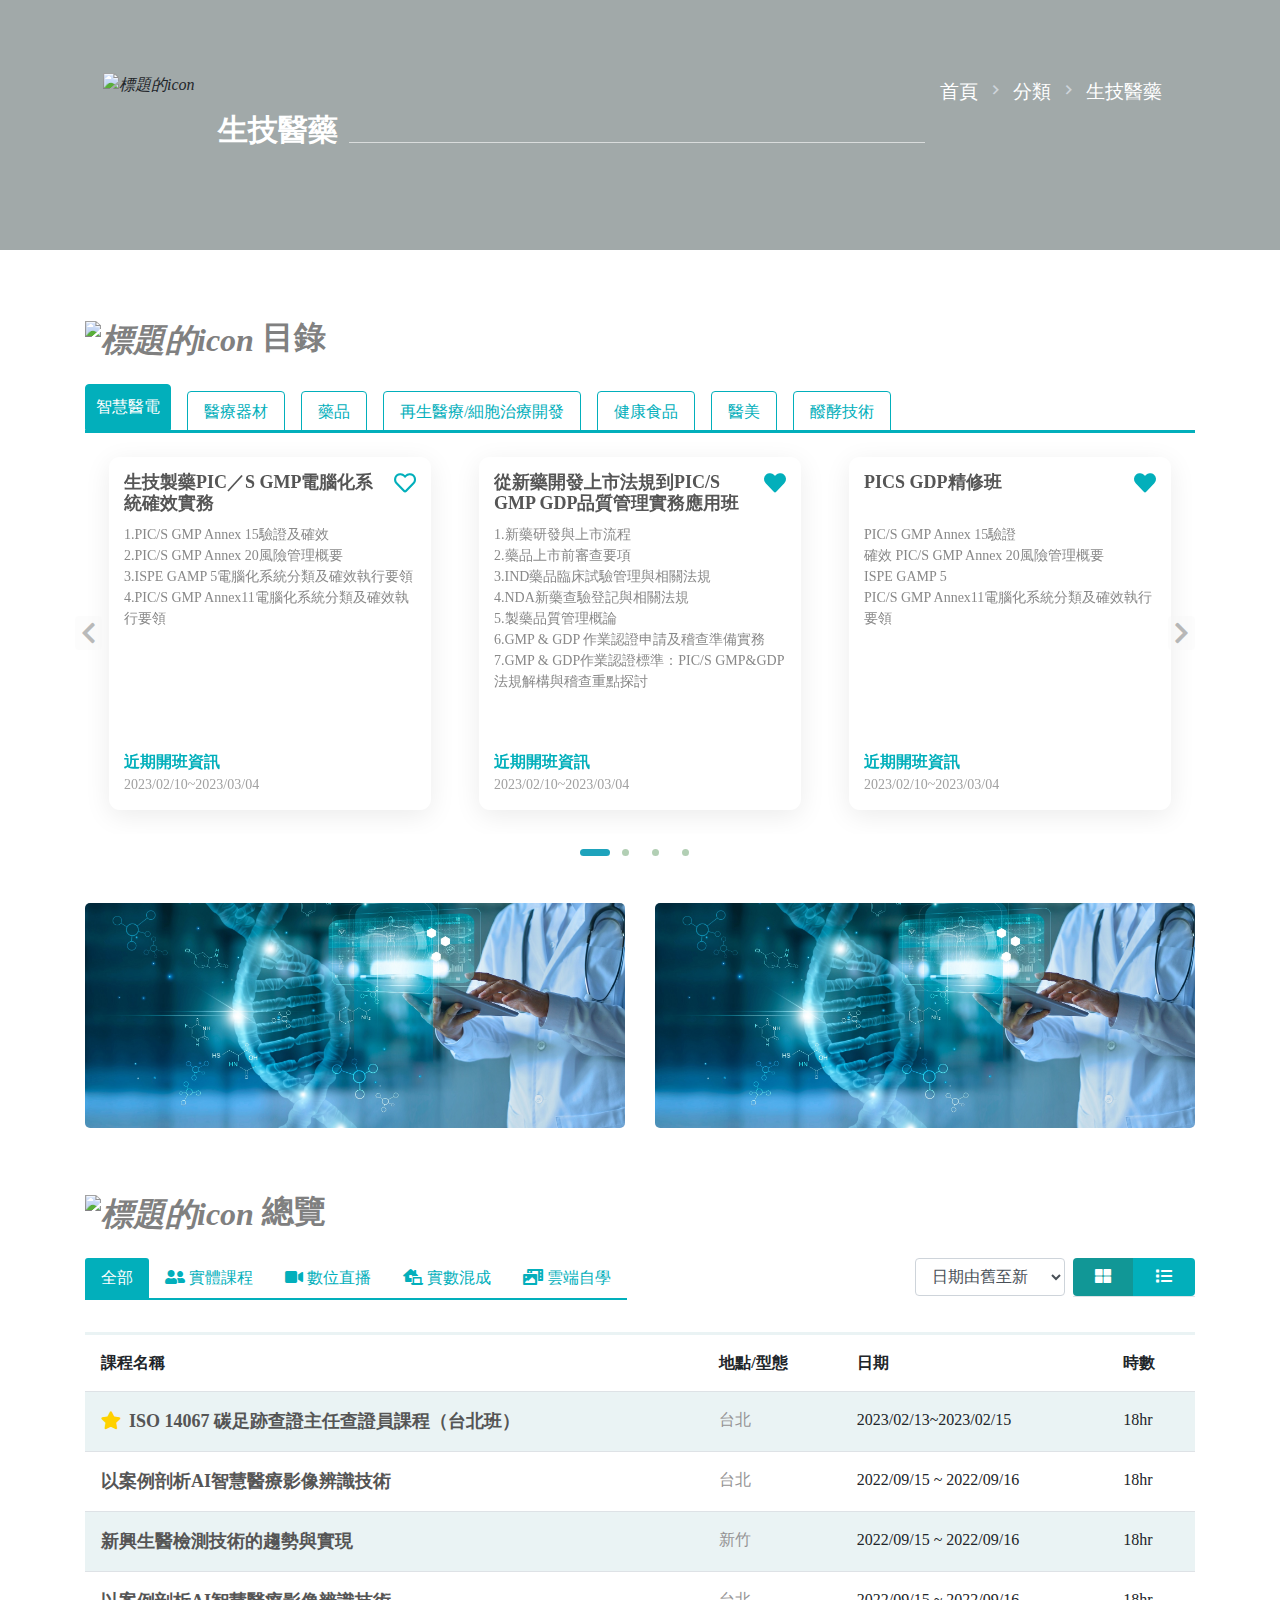
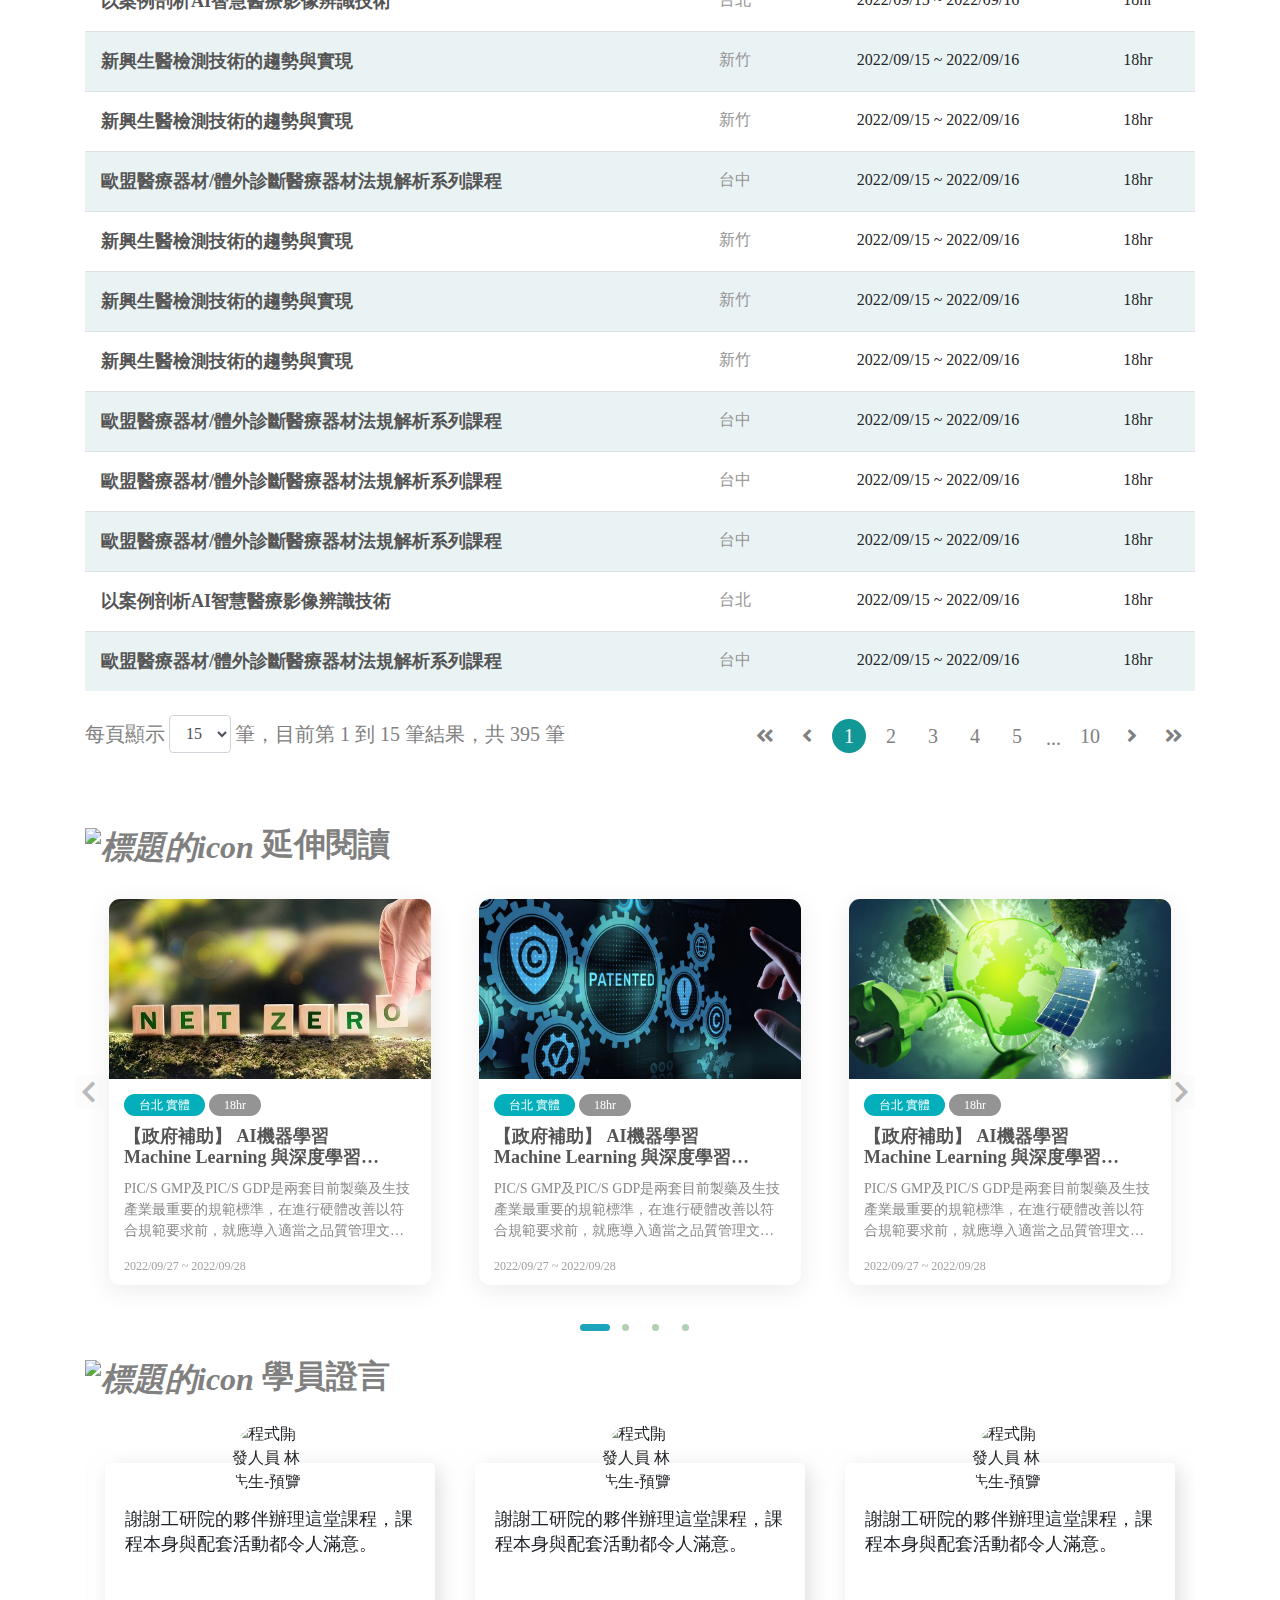
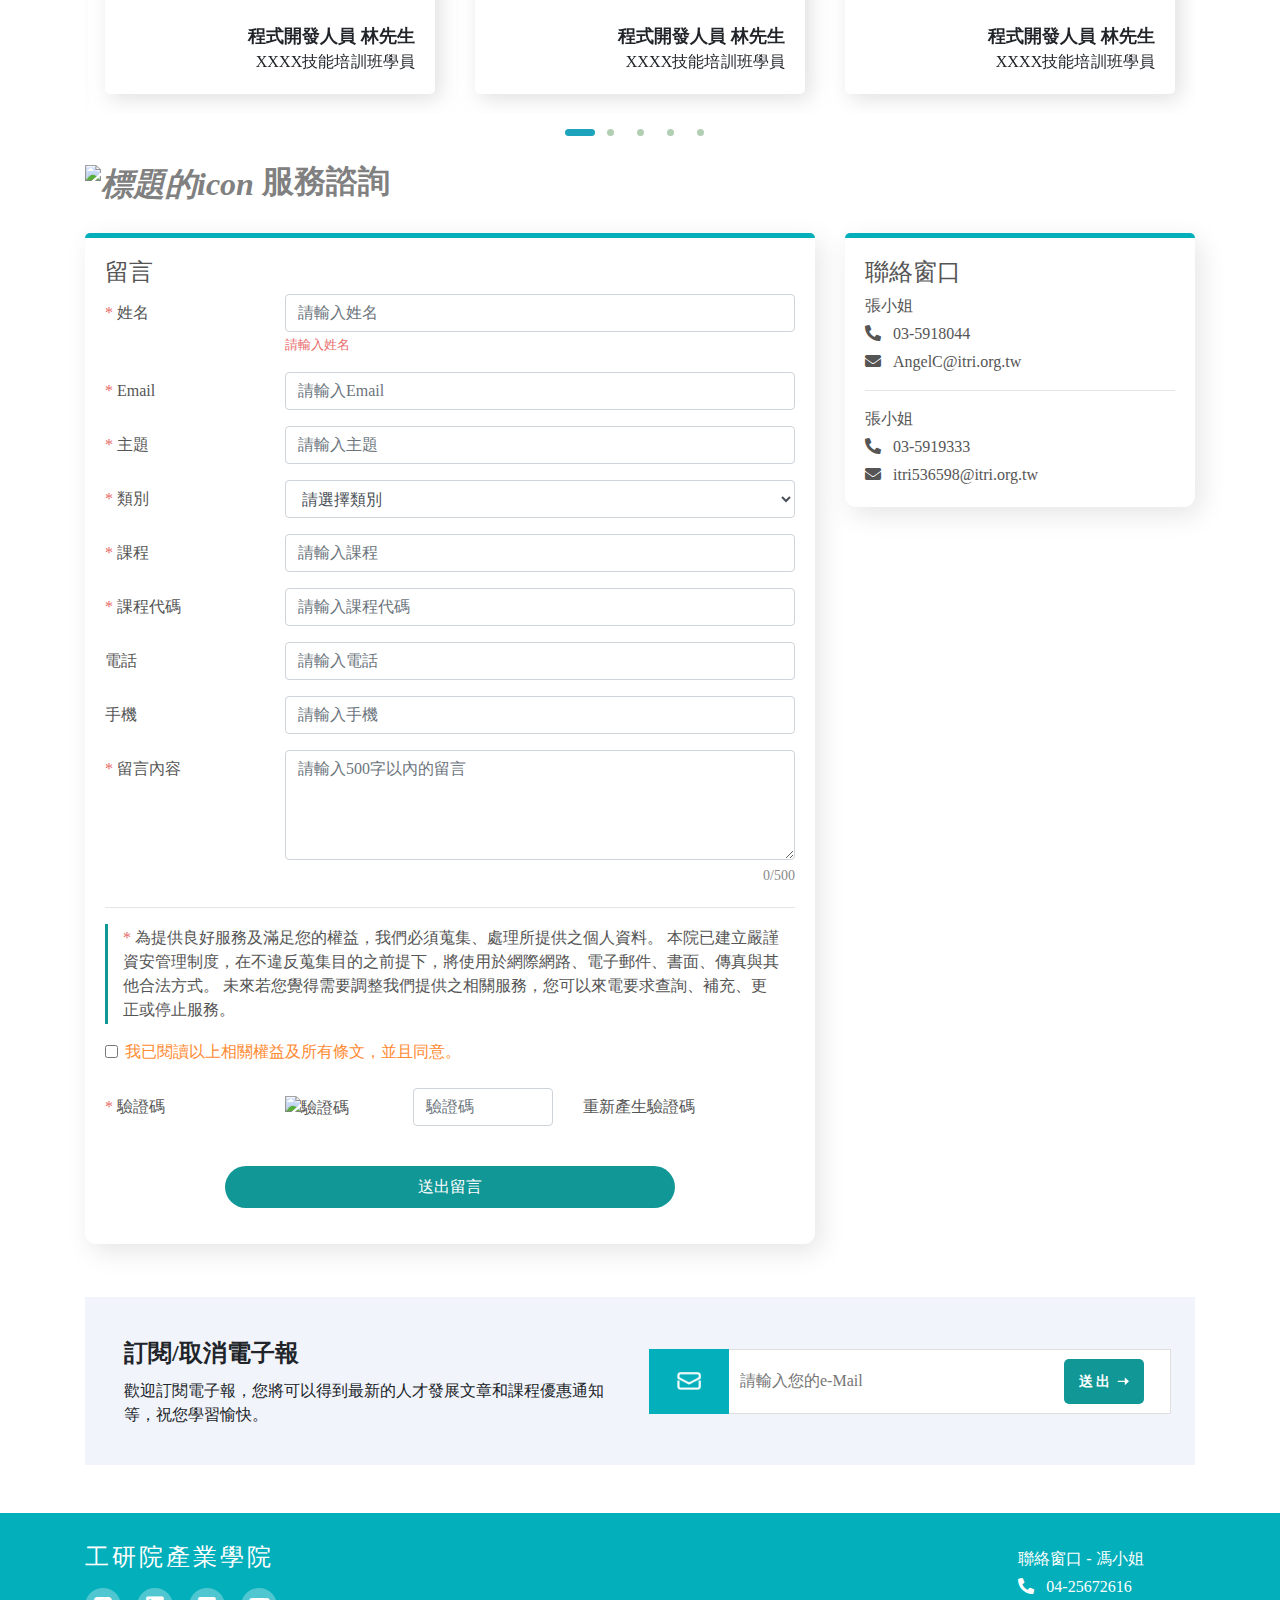
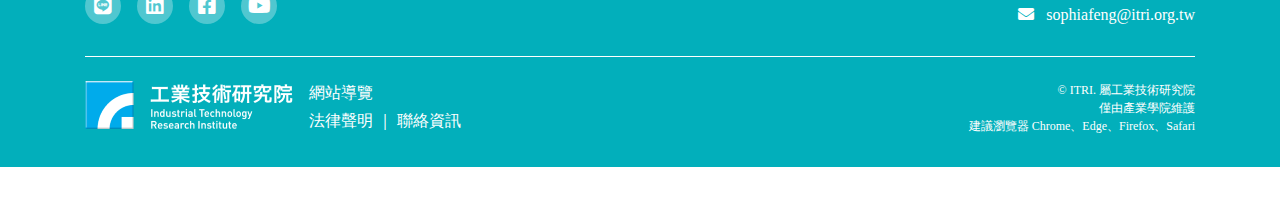
==== commit 2ff45d7f: "tooltip 改 title" ====
--- a/index.html
+++ b/index.html
@@ -158,7 +158,7 @@
                         <div class="pow-card-p">
                           <div class="d-flex justify-content-between align-content-start">
                             <h3 class="nz-black nz-overflow-ellipsis-2 card-title-h">生技製藥PIC／S GMP電腦化系統確效實務</h3>
-                            <div class="new-notify" data-placement="top" data-original-title="新課通知"><i class="far fa-heart"></i></div>
+                            <div class="new-notify" title="新課通知"><i class="far fa-heart"></i></div>
                           </div>
                           <p class="pow-overflow-ellipsis"> <!---調整 css .pow-overflow-ellipsis 的 webkit-line-clamp ，可控制最多顯示行數，目前設定 10-->
                             1.PIC/S GMP Annex 15驗證及確效<br> 2.PIC/S GMP Annex 20風險管理概要<br> 3.ISPE GAMP 5電腦化系統分類及確效執行要領 <br>4.PIC/S GMP Annex11電腦化系統分類及確效執行要領
@@ -174,7 +174,7 @@
                         <div class="pow-card-p">
                           <div class="d-flex justify-content-between align-content-start">
                             <h3 class="nz-black nz-overflow-ellipsis-2 card-title-h">從新藥開發上市法規到PIC/S GMP GDP品質管理實務應用班</h3>
-                            <div class="new-notify" data-placement="top" data-original-title="新課通知"><i class="fas fa-heart"></i></div>
+                            <div class="new-notify" title="新課通知"><i class="fas fa-heart"></i></div>
                           </div>
                           <p class="pow-overflow-ellipsis"> <!---調整 css .pow-overflow-ellipsis 的 webkit-line-clamp ，可控制最多顯示行數，目前設定 10-->
                              1.新藥研發與上市流程<br> 2.藥品上市前審查要項 <br>3.IND藥品臨床試驗管理與相關法規 <br>4.NDA新藥查驗登記與相關法規 <br>5.製藥品質管理概論 <br>6.GMP & GDP 作業認證申請及稽查準備實務 <br>7.GMP & GDP作業認證標準：PIC/S GMP&GDP 法規解構與稽查重點探討
@@ -189,7 +189,7 @@
                         <div class="pow-card-p">
                           <div class="d-flex justify-content-between align-content-start">
                             <h3 class="nz-black nz-overflow-ellipsis-2 card-title-h">PICS GDP精修班</h3>
-                            <div class="new-notify" data-placement="top" data-original-title="新課通知"><i class="fas fa-heart"></i></div>
+                            <div class="new-notify" title="新課通知"><i class="fas fa-heart"></i></div>
                           </div>
                           <p class="pow-overflow-ellipsis"> <!---調整 css .pow-overflow-ellipsis 的 webkit-line-clamp ，可控制最多顯示行數，目前設定 10-->
                             PIC/S GMP Annex 15驗證<br>確效 PIC/S GMP Annex 20風險管理概要<br> ISPE GAMP 5<br> PIC/S GMP Annex11電腦化系統分類及確效執行要領
@@ -204,7 +204,7 @@
                         <div class="pow-card-p">
                           <div class="d-flex justify-content-between align-content-start">
                             <h3 class="nz-black nz-overflow-ellipsis-2 card-title-h">符合現代化PIC/S GMP廠房及支援系統規劃</h3>
-                            <div class="new-notify" data-placement="top" data-original-title="新課通知"><i class="far fa-heart"></i></div>
+                            <div class="new-notify" title="新課通知"><i class="far fa-heart"></i></div>
                           </div>
                           <p class="pow-overflow-ellipsis"> <!---調整 css .pow-overflow-ellipsis 的 webkit-line-clamp ，可控制最多顯示行數，目前設定 10-->
                             1.現代化廠房及支援系統之規劃重點提要 <br>2.污染來源防治策略及驗證文件建構重點
@@ -224,7 +224,7 @@
                         <div class="pow-card-p">
                           <div class="d-flex justify-content-between align-content-start">
                             <h3 class="nz-black nz-overflow-ellipsis-2 card-title-h">PICS GDP精修班</h3>
-                            <div class="new-notify" data-placement="top" data-original-title="新課通知"><i class="far fa-heart"></i></div>
+                            <div class="new-notify" title="新課通知"><i class="far fa-heart"></i></div>
                           </div>
                           <p class="pow-overflow-ellipsis"> <!---調整 css .pow-overflow-ellipsis 的 webkit-line-clamp ，可控制最多顯示行數，目前設定 10-->
                          PIC/S GDP章節重點提要 <br>建構符合GDP倉儲<br>風險管理要點 <br>PIC/S GDP文件建構重點<br> 驗證及確效文件建構重點
@@ -239,7 +239,7 @@
                         <div class="pow-card-p">
                           <div class="d-flex justify-content-between align-content-start">
                             <h3 class="nz-black nz-overflow-ellipsis-2 card-title-h">符合現代化PIC/S GMP廠房及支援系統規劃</h3>
-                            <div class="new-notify" data-placement="top" data-original-title="新課通知"><i class="far fa-heart"></i></div>
+                            <div class="new-notify" title="新課通知"><i class="far fa-heart"></i></div>
                           </div>
                           <p class="pow-overflow-ellipsis"> <!---調整 css .pow-overflow-ellipsis 的 webkit-line-clamp ，可控制最多顯示行數，目前設定 10-->
                             1.現代化廠房及支援系統之規劃重點提要 <br>2.污染來源防治策略及驗證文件建構重點
@@ -254,7 +254,7 @@
                         <div class="pow-card-p">
                           <div class="d-flex justify-content-between align-content-start">
                             <h3 class="nz-black nz-overflow-ellipsis-2 card-title-h">從新藥開發上市法規到PIC/S GMP GDP品質管理實務應用班</h3>
-                            <div class="new-notify" data-placement="top" data-original-title="新課通知"><i class="far fa-heart"></i></div>
+                            <div class="new-notify" title="新課通知"><i class="far fa-heart"></i></div>
                           </div>
                           <p class="pow-overflow-ellipsis"> <!---調整 css .pow-overflow-ellipsis 的 webkit-line-clamp ，可控制最多顯示行數，目前設定 10-->
                            1.新藥研發與上市流程<br> 2.藥品上市前審查要項 <br>3.IND藥品臨床試驗管理與相關法規 <br>4.NDA新藥查驗登記與相關法規 <br>5.製藥品質管理概論 <br>6.GMP & GDP 作業認證申請及稽查準備實務 <br>7.GMP & GDP作業認證標準：PIC/S GMP&GDP 法規解構與稽查重點探討
@@ -269,7 +269,7 @@
                         <div class="pow-card-p">
                           <div class="d-flex justify-content-between align-content-start">
                             <h3 class="nz-black nz-overflow-ellipsis-2 card-title-h">從新藥開發上市法規到PIC/S GMP GDP品質管理實務應用班</h3>
-                            <div class="new-notify" data-placement="top" data-original-title="新課通知"><i class="far fa-heart"></i></div>
+                            <div class="new-notify" title="新課通知"><i class="far fa-heart"></i></div>
                           </div>
                           <p class="pow-overflow-ellipsis"> <!---調整 css .pow-overflow-ellipsis 的 webkit-line-clamp ，可控制最多顯示行數，目前設定 10-->
                              1.新藥研發與上市流程<br> 2.藥品上市前審查要項 <br>3.IND藥品臨床試驗管理與相關法規 <br>4.NDA新藥查驗登記與相關法規 <br>5.製藥品質管理概論 <br>6.GMP & GDP 作業認證申請及稽查準備實務 <br>7.GMP & GDP作業認證標準：PIC/S GMP&GDP 法規解構與稽查重點探討
@@ -289,7 +289,7 @@
                         <div class="pow-card-p">
                           <div class="d-flex justify-content-between align-content-start">
                             <h3 class="nz-black nz-overflow-ellipsis-2 card-title-h">PICS GDP精修班</h3>
-                            <div class="new-notify" data-placement="top" data-original-title="新課通知"><i class="far fa-heart"></i></div>
+                            <div class="new-notify" title="新課通知"><i class="far fa-heart"></i></div>
                           </div>
                           <p class="pow-overflow-ellipsis"> <!---調整 css .pow-overflow-ellipsis 的 webkit-line-clamp ，可控制最多顯示行數，目前設定 10-->
                          PIC/S GDP章節重點提要 <br>建構符合GDP倉儲<br>風險管理要點 <br>PIC/S GDP文件建構重點<br> 驗證及確效文件建構重點
@@ -304,7 +304,7 @@
                         <div class="pow-card-p">
                           <div class="d-flex justify-content-between align-content-start">
                             <h3 class="nz-black nz-overflow-ellipsis-2 card-title-h">符合現代化PIC/S GMP廠房及支援系統規劃</h3>
-                            <div class="new-notify" data-placement="top" data-original-title="新課通知"><i class="far fa-heart"></i></div>
+                            <div class="new-notify" title="新課通知"><i class="far fa-heart"></i></div>
                           </div>
                           <p class="pow-overflow-ellipsis"> <!---調整 css .pow-overflow-ellipsis 的 webkit-line-clamp ，可控制最多顯示行數，目前設定 10-->
                             1.現代化廠房及支援系統之規劃重點提要 <br>2.污染來源防治策略及驗證文件建構重點
@@ -319,7 +319,7 @@
                         <div class="pow-card-p">
                           <div class="d-flex justify-content-between align-content-start">
                             <h3 class="nz-black nz-overflow-ellipsis-2 card-title-h">從新藥開發上市法規到PIC/S GMP GDP品質管理實務應用班</h3>
-                            <div class="new-notify" data-placement="top" data-original-title="新課通知"><i class="fas fa-heart"></i></div>
+                            <div class="new-notify" title="新課通知"><i class="fas fa-heart"></i></div>
                           </div>
                           <p class="pow-overflow-ellipsis"> <!---調整 css .pow-overflow-ellipsis 的 webkit-line-clamp ，可控制最多顯示行數，目前設定 10-->
                            1.新藥研發與上市流程<br> 2.藥品上市前審查要項 <br>3.IND藥品臨床試驗管理與相關法規 <br>4.NDA新藥查驗登記與相關法規 <br>5.製藥品質管理概論 <br>6.GMP & GDP 作業認證申請及稽查準備實務 <br>7.GMP & GDP作業認證標準：PIC/S GMP&GDP 法規解構與稽查重點探討
@@ -334,7 +334,7 @@
                         <div class="pow-card-p">
                           <div class="d-flex justify-content-between align-content-start">
                             <h3 class="nz-black nz-overflow-ellipsis-2 card-title-h">從新藥開發上市法規到PIC/S GMP GDP品質管理實務應用班</h3>
-                            <div class="new-notify" data-placement="top" data-original-title="新課通知"><i class="far fa-heart"></i></div>
+                            <div class="new-notify" title="新課通知"><i class="far fa-heart"></i></div>
                           </div>
                           <p class="pow-overflow-ellipsis"> <!---調整 css .pow-overflow-ellipsis 的 webkit-line-clamp ，可控制最多顯示行數，目前設定 10-->
                              1.新藥研發與上市流程<br> 2.藥品上市前審查要項 <br>3.IND藥品臨床試驗管理與相關法規 <br>4.NDA新藥查驗登記與相關法規 <br>5.製藥品質管理概論 <br>6.GMP & GDP 作業認證申請及稽查準備實務 <br>7.GMP & GDP作業認證標準：PIC/S GMP&GDP 法規解構與稽查重點探討
@@ -354,7 +354,7 @@
                         <div class="pow-card-p">
                           <div class="d-flex justify-content-between align-content-start">
                             <h3 class="nz-black nz-overflow-ellipsis-2 card-title-h">PICS GDP精修班</h3>
-                            <div class="new-notify" data-placement="top" data-original-title="新課通知"><i class="far fa-heart"></i></div>
+                            <div class="new-notify" title="新課通知"><i class="far fa-heart"></i></div>
                           </div>
                           <p class="pow-overflow-ellipsis"> <!---調整 css .pow-overflow-ellipsis 的 webkit-line-clamp ，可控制最多顯示行數，目前設定 10-->
                          PIC/S GDP章節重點提要 <br>建構符合GDP倉儲<br>風險管理要點 <br>PIC/S GDP文件建構重點<br> 驗證及確效文件建構重點
@@ -369,7 +369,7 @@
                         <div class="pow-card-p">
                           <div class="d-flex justify-content-between align-content-start">
                             <h3 class="nz-black nz-overflow-ellipsis-2 card-title-h">符合現代化PIC/S GMP廠房及支援系統規劃</h3>
-                            <div class="new-notify" data-placement="top" data-original-title="新課通知"><i class="far fa-heart"></i></div>
+                            <div class="new-notify" title="新課通知"><i class="far fa-heart"></i></div>
                           </div>
                           <p class="pow-overflow-ellipsis"> <!---調整 css .pow-overflow-ellipsis 的 webkit-line-clamp ，可控制最多顯示行數，目前設定 10-->
                             1.現代化廠房及支援系統之規劃重點提要 <br>2.污染來源防治策略及驗證文件建構重點
@@ -384,7 +384,7 @@
                         <div class="pow-card-p">
                           <div class="d-flex justify-content-between align-content-start">
                             <h3 class="nz-black nz-overflow-ellipsis-2 card-title-h">從新藥開發上市法規到PIC/S GMP GDP品質管理實務應用班</h3>
-                            <div class="new-notify" data-placement="top" data-original-title="新課通知"><i class="far fa-heart"></i></div>
+                            <div class="new-notify" title="新課通知"><i class="far fa-heart"></i></div>
                           </div>
                           <p class="pow-overflow-ellipsis"> <!---調整 css .pow-overflow-ellipsis 的 webkit-line-clamp ，可控制最多顯示行數，目前設定 10-->
                            1.新藥研發與上市流程<br> 2.藥品上市前審查要項 <br>3.IND藥品臨床試驗管理與相關法規 <br>4.NDA新藥查驗登記與相關法規 <br>5.製藥品質管理概論 <br>6.GMP & GDP 作業認證申請及稽查準備實務 <br>7.GMP & GDP作業認證標準：PIC/S GMP&GDP 法規解構與稽查重點探討
@@ -399,7 +399,7 @@
                         <div class="pow-card-p">
                           <div class="d-flex justify-content-between align-content-start">
                             <h3 class="nz-black nz-overflow-ellipsis-2 card-title-h">從新藥開發上市法規到PIC/S GMP GDP品質管理實務應用班</h3>
-                            <div class="new-notify" data-placement="top" data-original-title="新課通知"><i class="far fa-heart"></i></div>
+                            <div class="new-notify" title="新課通知"><i class="far fa-heart"></i></div>
                           </div>
                           <p class="pow-overflow-ellipsis"> <!---調整 css .pow-overflow-ellipsis 的 webkit-line-clamp ，可控制最多顯示行數，目前設定 10-->
                              1.新藥研發與上市流程<br> 2.藥品上市前審查要項 <br>3.IND藥品臨床試驗管理與相關法規 <br>4.NDA新藥查驗登記與相關法規 <br>5.製藥品質管理概論 <br>6.GMP & GDP 作業認證申請及稽查準備實務 <br>7.GMP & GDP作業認證標準：PIC/S GMP&GDP 法規解構與稽查重點探討
@@ -419,7 +419,7 @@
                         <div class="pow-card-p">
                           <div class="d-flex justify-content-between align-content-start">
                             <h3 class="nz-black nz-overflow-ellipsis-2 card-title-h">生技製藥PIC／S GMP電腦化系統確效實務</h3>
-                            <div class="new-notify" data-placement="top" data-original-title="新課通知"><i class="far fa-heart"></i></div>
+                            <div class="new-notify" title="新課通知"><i class="far fa-heart"></i></div>
                           </div>
                           <p class="pow-overflow-ellipsis"> <!---調整 css .pow-overflow-ellipsis 的 webkit-line-clamp ，可控制最多顯示行數，目前設定 10-->
                             1.PIC/S GMP Annex 15驗證及確效<br> 2.PIC/S GMP Annex 20風險管理概要<br> 3.ISPE GAMP 5電腦化系統分類及確效執行要領 <br>4.PIC/S GMP Annex11電腦化系統分類及確效執行要領
@@ -434,7 +434,7 @@
                         <div class="pow-card-p">
                           <div class="d-flex justify-content-between align-content-start">
                             <h3 class="nz-black nz-overflow-ellipsis-2 card-title-h">從新藥開發上市法規到PIC/S GMP GDP品質管理實務應用班</h3>
-                            <div class="new-notify" data-placement="top" data-original-title="新課通知"><i class="far fa-heart"></i></div>
+                            <div class="new-notify" title="新課通知"><i class="far fa-heart"></i></div>
                           </div>
                           <p class="pow-overflow-ellipsis"> <!---調整 css .pow-overflow-ellipsis 的 webkit-line-clamp ，可控制最多顯示行數，目前設定 10-->
                              1.新藥研發與上市流程<br> 2.藥品上市前審查要項 <br>3.IND藥品臨床試驗管理與相關法規 <br>4.NDA新藥查驗登記與相關法規 <br>5.製藥品質管理概論 <br>6.GMP & GDP 作業認證申請及稽查準備實務 <br>7.GMP & GDP作業認證標準：PIC/S GMP&GDP 法規解構與稽查重點探討
@@ -449,7 +449,7 @@
                         <div class="pow-card-p">
                           <div class="d-flex justify-content-between align-content-start">
                             <h3 class="nz-black nz-overflow-ellipsis-2 card-title-h">從新藥開發上市法規到PIC/S GMP GDP品質管理實務應用班</h3>
-                            <div class="new-notify" data-placement="top" data-original-title="新課通知"><i class="far fa-heart"></i></div>
+                            <div class="new-notify" title="新課通知"><i class="far fa-heart"></i></div>
                           </div>
                           <p class="pow-overflow-ellipsis"> <!---調整 css .pow-overflow-ellipsis 的 webkit-line-clamp ，可控制最多顯示行數，目前設定 10-->
                              1.新藥研發與上市流程<br> 2.藥品上市前審查要項 <br>3.IND藥品臨床試驗管理與相關法規 <br>4.NDA新藥查驗登記與相關法規 <br>5.製藥品質管理概論 <br>6.GMP & GDP 作業認證申請及稽查準備實務 <br>7.GMP & GDP作業認證標準：PIC/S GMP&GDP 法規解構與稽查重點探討
@@ -464,7 +464,7 @@
                         <div class="pow-card-p">
                           <div class="d-flex justify-content-between align-content-start">
                             <h3 class="nz-black nz-overflow-ellipsis-2 card-title-h">PICS GDP精修班</h3>
-                            <div class="new-notify" data-placement="top" data-original-title="新課通知"><i class="far fa-heart"></i></div>
+                            <div class="new-notify" title="新課通知"><i class="far fa-heart"></i></div>
                           </div>
                           <p class="pow-overflow-ellipsis"> <!---調整 css .pow-overflow-ellipsis 的 webkit-line-clamp ，可控制最多顯示行數，目前設定 10-->
                             PIC/S GMP Annex 15驗證<br>確效 PIC/S GMP Annex 20風險管理概要<br> ISPE GAMP 5<br> PIC/S GMP Annex11電腦化系統分類及確效執行要領
@@ -479,7 +479,7 @@
                         <div class="pow-card-p">
                           <div class="d-flex justify-content-between align-content-start">
                             <h3 class="nz-black nz-overflow-ellipsis-2 card-title-h">符合現代化PIC/S GMP廠房及支援系統規劃</h3>
-                            <div class="new-notify" data-placement="top" data-original-title="新課通知"><i class="far fa-heart"></i></div>
+                            <div class="new-notify" title="新課通知"><i class="far fa-heart"></i></div>
                           </div>
                           <p class="pow-overflow-ellipsis"> <!---調整 css .pow-overflow-ellipsis 的 webkit-line-clamp ，可控制最多顯示行數，目前設定 10-->
                             1.現代化廠房及支援系統之規劃重點提要 <br>2.污染來源防治策略及驗證文件建構重點
@@ -499,7 +499,7 @@
                         <div class="pow-card-p">
                           <div class="d-flex justify-content-between align-content-start">
                             <h3 class="nz-black nz-overflow-ellipsis-2 card-title-h">生技製藥PIC／S GMP電腦化系統確效實務</h3>
-                            <div class="new-notify" data-placement="top" data-original-title="新課通知"><i class="far fa-heart"></i></div>
+                            <div class="new-notify" title="新課通知"><i class="far fa-heart"></i></div>
                           </div>
                           <p class="pow-overflow-ellipsis"> <!---調整 css .pow-overflow-ellipsis 的 webkit-line-clamp ，可控制最多顯示行數，目前設定 10-->
                             1.PIC/S GMP Annex 15驗證及確效<br> 2.PIC/S GMP Annex 20風險管理概要<br> 3.ISPE GAMP 5電腦化系統分類及確效執行要領 <br>4.PIC/S GMP Annex11電腦化系統分類及確效執行要領
@@ -514,7 +514,7 @@
                         <div class="pow-card-p">
                           <div class="d-flex justify-content-between align-content-start">
                             <h3 class="nz-black nz-overflow-ellipsis-2 card-title-h">從新藥開發上市法規到PIC/S GMP GDP品質管理實務應用班</h3>
-                            <div class="new-notify" data-placement="top" data-original-title="新課通知"><i class="far fa-heart"></i></div>
+                            <div class="new-notify" title="新課通知"><i class="far fa-heart"></i></div>
                           </div>
                           <p class="pow-overflow-ellipsis"> <!---調整 css .pow-overflow-ellipsis 的 webkit-line-clamp ，可控制最多顯示行數，目前設定 10-->
                              1.新藥研發與上市流程<br> 2.藥品上市前審查要項 <br>3.IND藥品臨床試驗管理與相關法規 <br>4.NDA新藥查驗登記與相關法規 <br>5.製藥品質管理概論 <br>6.GMP & GDP 作業認證申請及稽查準備實務 <br>7.GMP & GDP作業認證標準：PIC/S GMP&GDP 法規解構與稽查重點探討
@@ -529,7 +529,7 @@
                         <div class="pow-card-p">
                           <div class="d-flex justify-content-between align-content-start">
                             <h3 class="nz-black nz-overflow-ellipsis-2 card-title-h">從新藥開發上市法規到PIC/S GMP GDP品質管理實務應用班</h3>
-                            <div class="new-notify" data-placement="top" data-original-title="新課通知"><i class="far fa-heart"></i></div>
+                            <div class="new-notify" title="新課通知"><i class="far fa-heart"></i></div>
                           </div>
                           <p class="pow-overflow-ellipsis"> <!---調整 css .pow-overflow-ellipsis 的 webkit-line-clamp ，可控制最多顯示行數，目前設定 10-->
                              1.新藥研發與上市流程<br> 2.藥品上市前審查要項 <br>3.IND藥品臨床試驗管理與相關法規 <br>4.NDA新藥查驗登記與相關法規 <br>5.製藥品質管理概論 <br>6.GMP & GDP 作業認證申請及稽查準備實務 <br>7.GMP & GDP作業認證標準：PIC/S GMP&GDP 法規解構與稽查重點探討
@@ -544,7 +544,7 @@
                         <div class="pow-card-p">
                           <div class="d-flex justify-content-between align-content-start">
                             <h3 class="nz-black nz-overflow-ellipsis-2 card-title-h">PICS GDP精修班</h3>
-                            <div class="new-notify" data-placement="top" data-original-title="新課通知"><i class="far fa-heart"></i></div>
+                            <div class="new-notify" title="新課通知"><i class="far fa-heart"></i></div>
                           </div>
                           <p class="pow-overflow-ellipsis"> <!---調整 css .pow-overflow-ellipsis 的 webkit-line-clamp ，可控制最多顯示行數，目前設定 10-->
                             PIC/S GMP Annex 15驗證<br>確效 PIC/S GMP Annex 20風險管理概要<br> ISPE GAMP 5<br> PIC/S GMP Annex11電腦化系統分類及確效執行要領
@@ -559,7 +559,7 @@
                         <div class="pow-card-p">
                           <div class="d-flex justify-content-between align-content-start">
                             <h3 class="nz-black nz-overflow-ellipsis-2 card-title-h">符合現代化PIC/S GMP廠房及支援系統規劃</h3>
-                            <div class="new-notify" data-placement="top" data-original-title="新課通知"><i class="far fa-heart"></i></div>
+                            <div class="new-notify" title="新課通知"><i class="far fa-heart"></i></div>
                           </div>
                           <p class="pow-overflow-ellipsis"> <!---調整 css .pow-overflow-ellipsis 的 webkit-line-clamp ，可控制最多顯示行數，目前設定 10-->
                             1.現代化廠房及支援系統之規劃重點提要 <br>2.污染來源防治策略及驗證文件建構重點
@@ -579,7 +579,7 @@
                         <div class="pow-card-p">
                           <div class="d-flex justify-content-between align-content-start">
                             <h3 class="nz-black nz-overflow-ellipsis-2 card-title-h">生技製藥PIC／S GMP電腦化系統確效實務</h3>
-                            <div class="new-notify" data-placement="top" data-original-title="新課通知"><i class="far fa-heart"></i></div>
+                            <div class="new-notify" title="新課通知"><i class="far fa-heart"></i></div>
                           </div>
                           <p class="pow-overflow-ellipsis"> <!---調整 css .pow-overflow-ellipsis 的 webkit-line-clamp ，可控制最多顯示行數，目前設定 10-->
                             1.PIC/S GMP Annex 15驗證及確效<br> 2.PIC/S GMP Annex 20風險管理概要<br> 3.ISPE GAMP 5電腦化系統分類及確效執行要領 <br>4.PIC/S GMP Annex11電腦化系統分類及確效執行要領
@@ -594,7 +594,7 @@
                         <div class="pow-card-p">
                           <div class="d-flex justify-content-between align-content-start">
                             <h3 class="nz-black nz-overflow-ellipsis-2 card-title-h">從新藥開發上市法規到PIC/S GMP GDP品質管理實務應用班</h3>
-                            <div class="new-notify" data-placement="top" data-original-title="新課通知"><i class="far fa-heart"></i></div>
+                            <div class="new-notify" title="新課通知"><i class="far fa-heart"></i></div>
                           </div>
                           <p class="pow-overflow-ellipsis"> <!---調整 css .pow-overflow-ellipsis 的 webkit-line-clamp ，可控制最多顯示行數，目前設定 10-->
                              1.新藥研發與上市流程<br> 2.藥品上市前審查要項 <br>3.IND藥品臨床試驗管理與相關法規 <br>4.NDA新藥查驗登記與相關法規 <br>5.製藥品質管理概論 <br>6.GMP & GDP 作業認證申請及稽查準備實務 <br>7.GMP & GDP作業認證標準：PIC/S GMP&GDP 法規解構與稽查重點探討
@@ -609,7 +609,7 @@
                         <div class="pow-card-p">
                           <div class="d-flex justify-content-between align-content-start">
                             <h3 class="nz-black nz-overflow-ellipsis-2 card-title-h">從新藥開發上市法規到PIC/S GMP GDP品質管理實務應用班</h3>
-                            <div class="new-notify" data-placement="top" data-original-title="新課通知"><i class="far fa-heart"></i></div>
+                            <div class="new-notify" title="新課通知"><i class="far fa-heart"></i></div>
                           </div>
                           <p class="pow-overflow-ellipsis"> <!---調整 css .pow-overflow-ellipsis 的 webkit-line-clamp ，可控制最多顯示行數，目前設定 10-->
                              1.新藥研發與上市流程<br> 2.藥品上市前審查要項 <br>3.IND藥品臨床試驗管理與相關法規 <br>4.NDA新藥查驗登記與相關法規 <br>5.製藥品質管理概論 <br>6.GMP & GDP 作業認證申請及稽查準備實務 <br>7.GMP & GDP作業認證標準：PIC/S GMP&GDP 法規解構與稽查重點探討
@@ -624,7 +624,7 @@
                         <div class="pow-card-p">
                           <div class="d-flex justify-content-between align-content-start">
                             <h3 class="nz-black nz-overflow-ellipsis-2 card-title-h">PICS GDP精修班</h3>
-                            <div class="new-notify" data-placement="top" data-original-title="新課通知"><i class="far fa-heart"></i></div>
+                            <div class="new-notify" title="新課通知"><i class="far fa-heart"></i></div>
                           </div>
                           <p class="pow-overflow-ellipsis"> <!---調整 css .pow-overflow-ellipsis 的 webkit-line-clamp ，可控制最多顯示行數，目前設定 10-->
                             PIC/S GMP Annex 15驗證<br>確效 PIC/S GMP Annex 20風險管理概要<br> ISPE GAMP 5<br> PIC/S GMP Annex11電腦化系統分類及確效執行要領
@@ -639,7 +639,7 @@
                         <div class="pow-card-p">
                           <div class="d-flex justify-content-between align-content-start">
                             <h3 class="nz-black nz-overflow-ellipsis-2 card-title-h">從新藥開發上市法規到PIC/S GMP GDP品質管理實務應用班</h3>
-                            <div class="new-notify" data-placement="top" data-original-title="新課通知"><i class="far fa-heart"></i></div>
+                            <div class="new-notify" title="新課通知"><i class="far fa-heart"></i></div>
                           </div>
                           <p class="pow-overflow-ellipsis"> <!---調整 css .pow-overflow-ellipsis 的 webkit-line-clamp ，可控制最多顯示行數，目前設定 10-->
                              1.新藥研發與上市流程<br> 2.藥品上市前審查要項 <br>3.IND藥品臨床試驗管理與相關法規 <br>4.NDA新藥查驗登記與相關法規 <br>5.製藥品質管理概論 <br>6.GMP & GDP 作業認證申請及稽查準備實務 <br>7.GMP & GDP作業認證標準：PIC/S GMP&GDP 法規解構與稽查重點探討
@@ -654,7 +654,7 @@
                         <div class="pow-card-p">
                           <div class="d-flex justify-content-between align-content-start">
                             <h3 class="nz-black nz-overflow-ellipsis-2 card-title-h">符合現代化PIC/S GMP廠房及支援系統規劃</h3>
-                            <div class="new-notify" data-placement="top" data-original-title="新課通知"><i class="far fa-heart"></i></div>
+                            <div class="new-notify" title="新課通知"><i class="far fa-heart"></i></div>
                           </div>
                           <p class="pow-overflow-ellipsis"> <!---調整 css .pow-overflow-ellipsis 的 webkit-line-clamp ，可控制最多顯示行數，目前設定 10-->
                             1.現代化廠房及支援系統之規劃重點提要 <br>2.污染來源防治策略及驗證文件建構重點
@@ -1223,9 +1223,6 @@
           $("#catalog" + index + ' .slick-next').html('<i class="fas fa-chevron-right"></i>');
           $("#catalog" + index + ' .slick-prev').html('<i class="fas fa-chevron-left"></i>');
         }
-        $('.new-notify').tooltip({
-          container: 'body'
-        });
       })
 
       // 初始化輪播
@@ -1256,10 +1253,6 @@
           $(selector + ' .slick-next').html('<i class="fas fa-chevron-right"></i>');
           $(selector + ' .slick-prev').html('<i class="fas fa-chevron-left"></i>');
         }
-        // tooltip 在 slick 裡需指定定位在 body
-        $('.new-notify').tooltip({
-          container: 'body'
-        });
       }
       
 
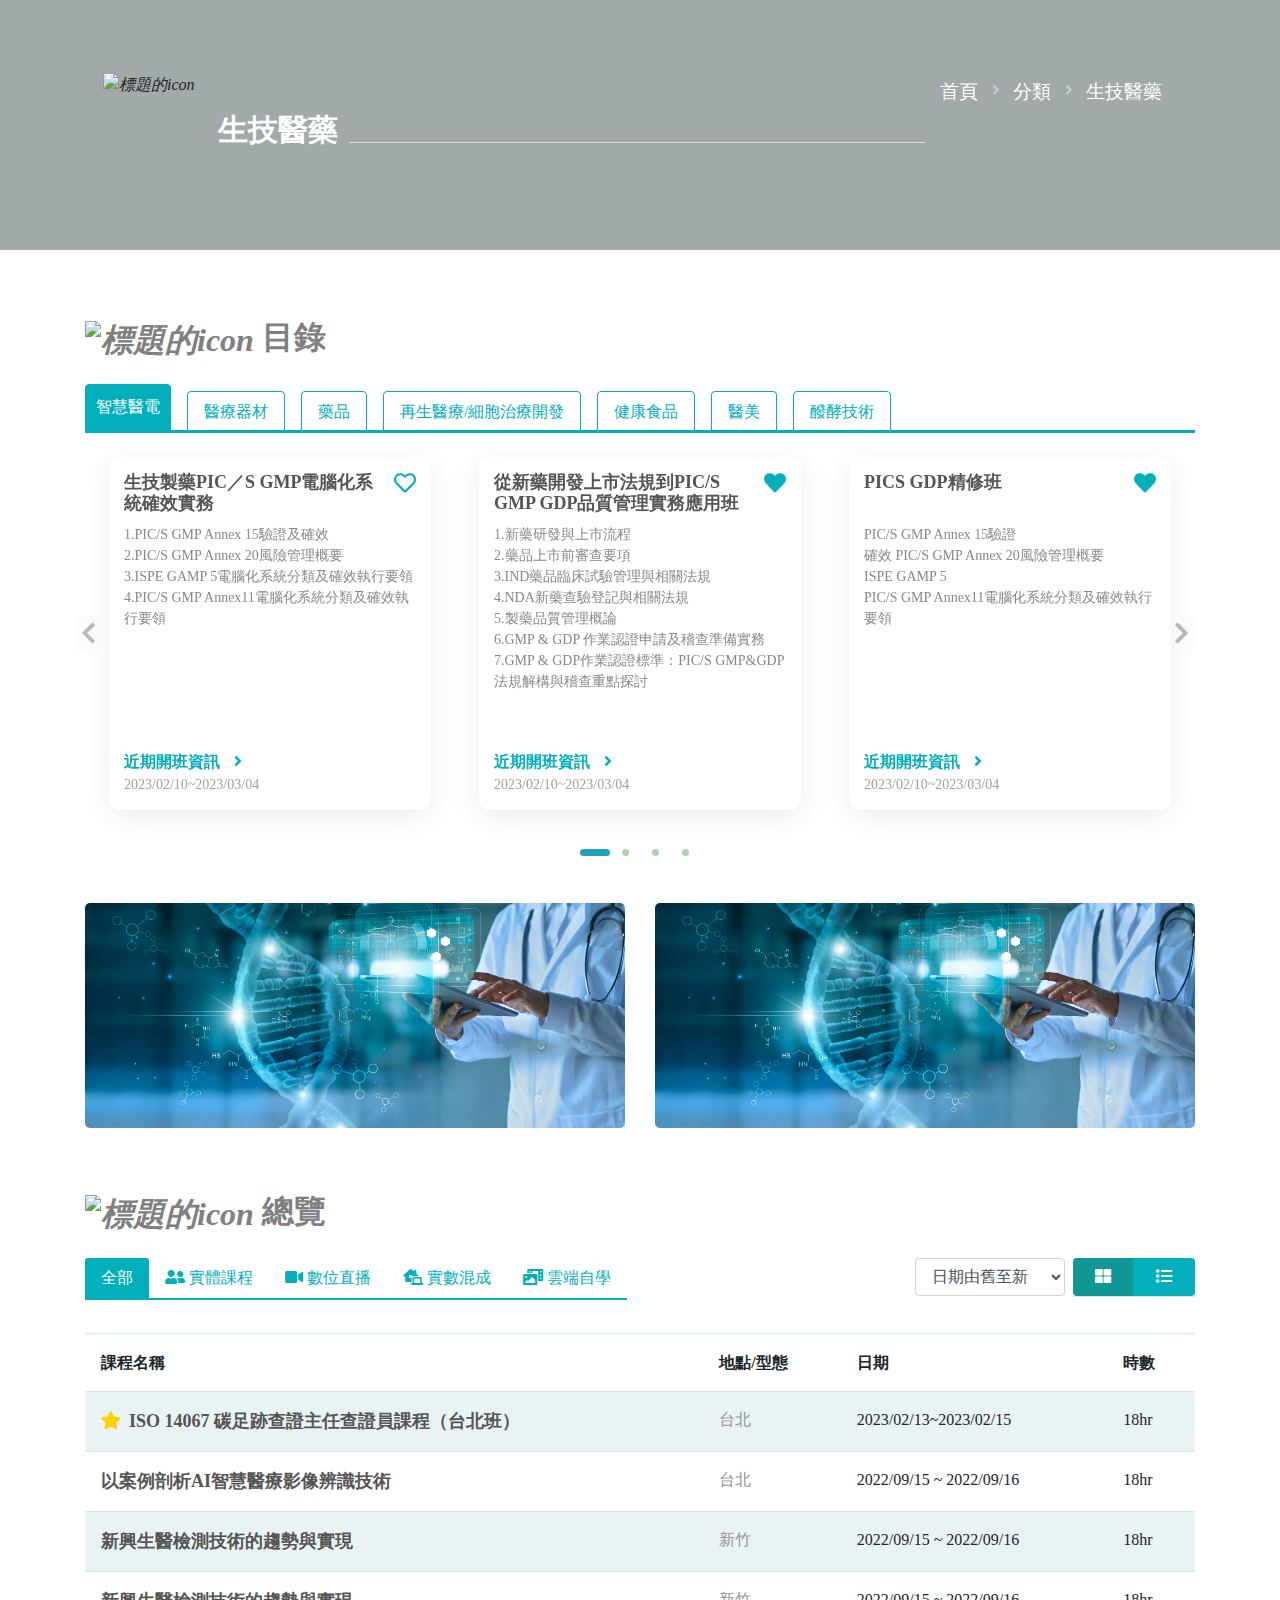
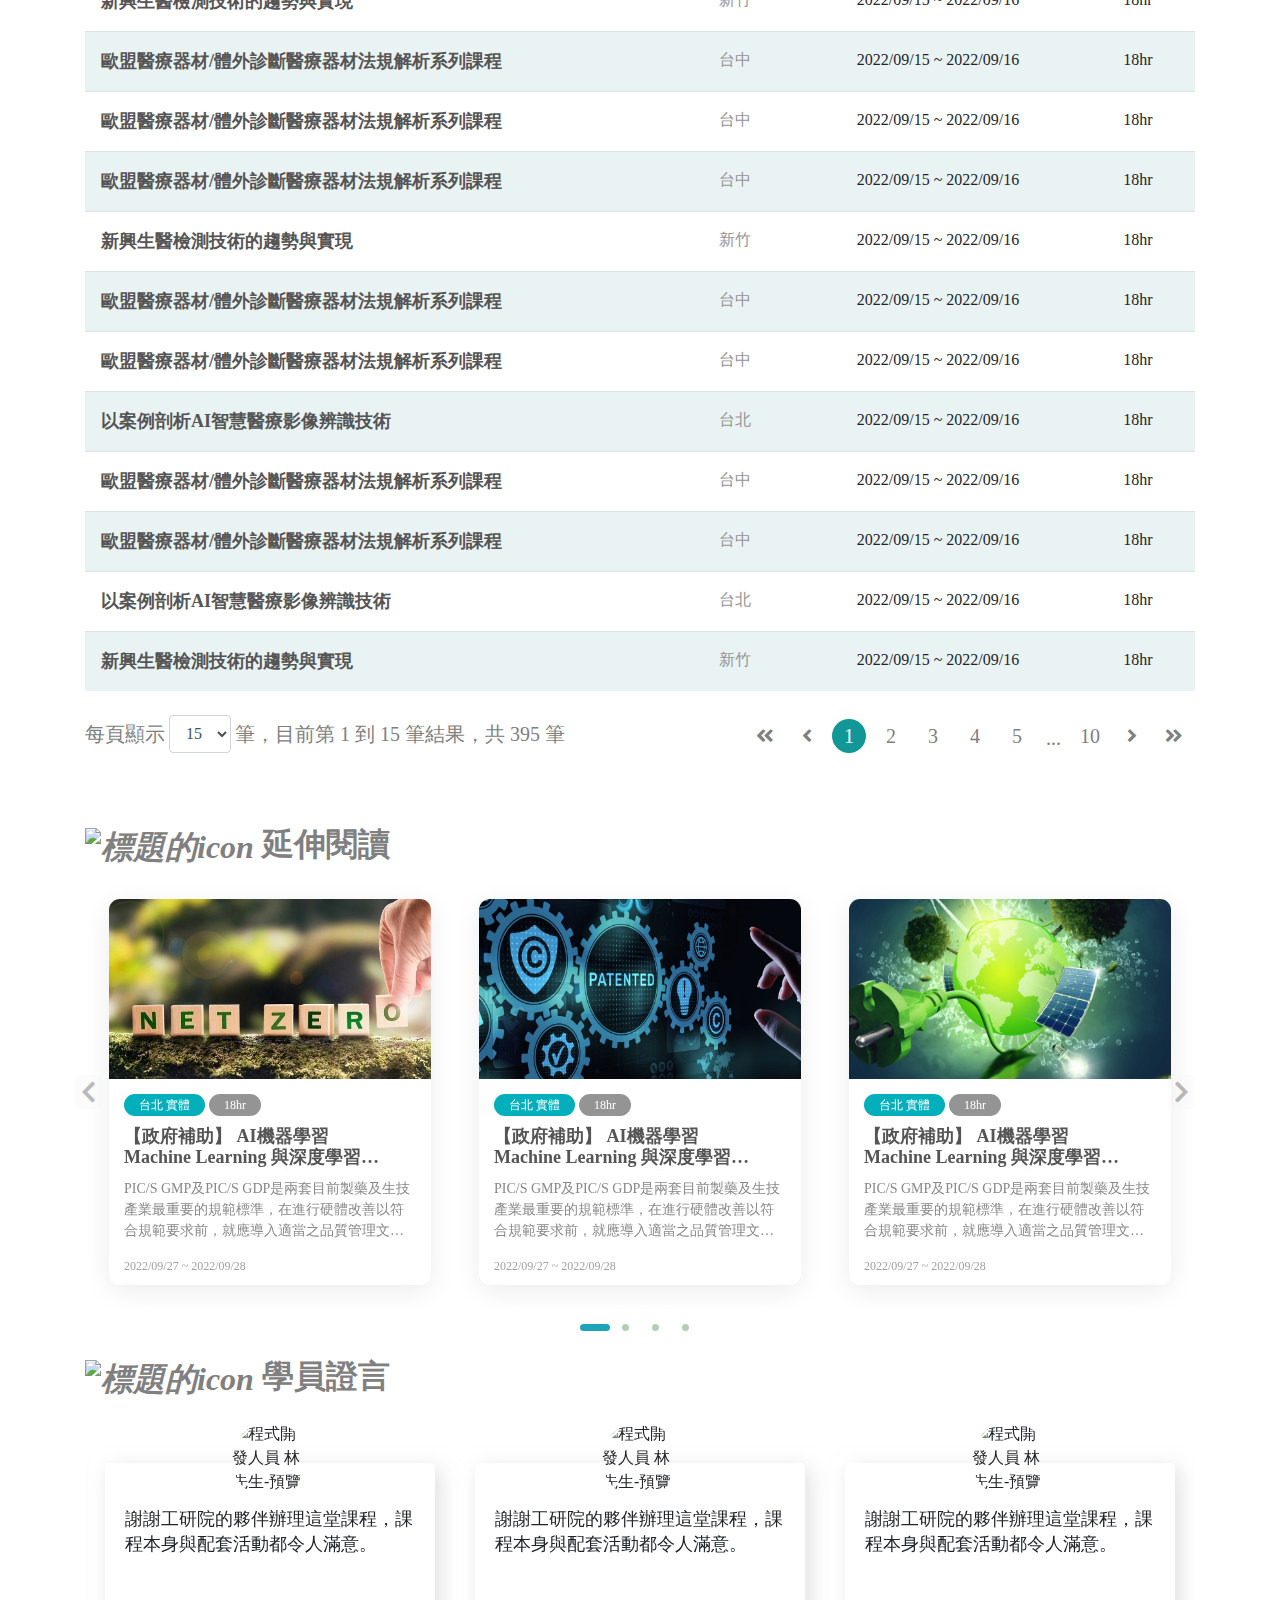
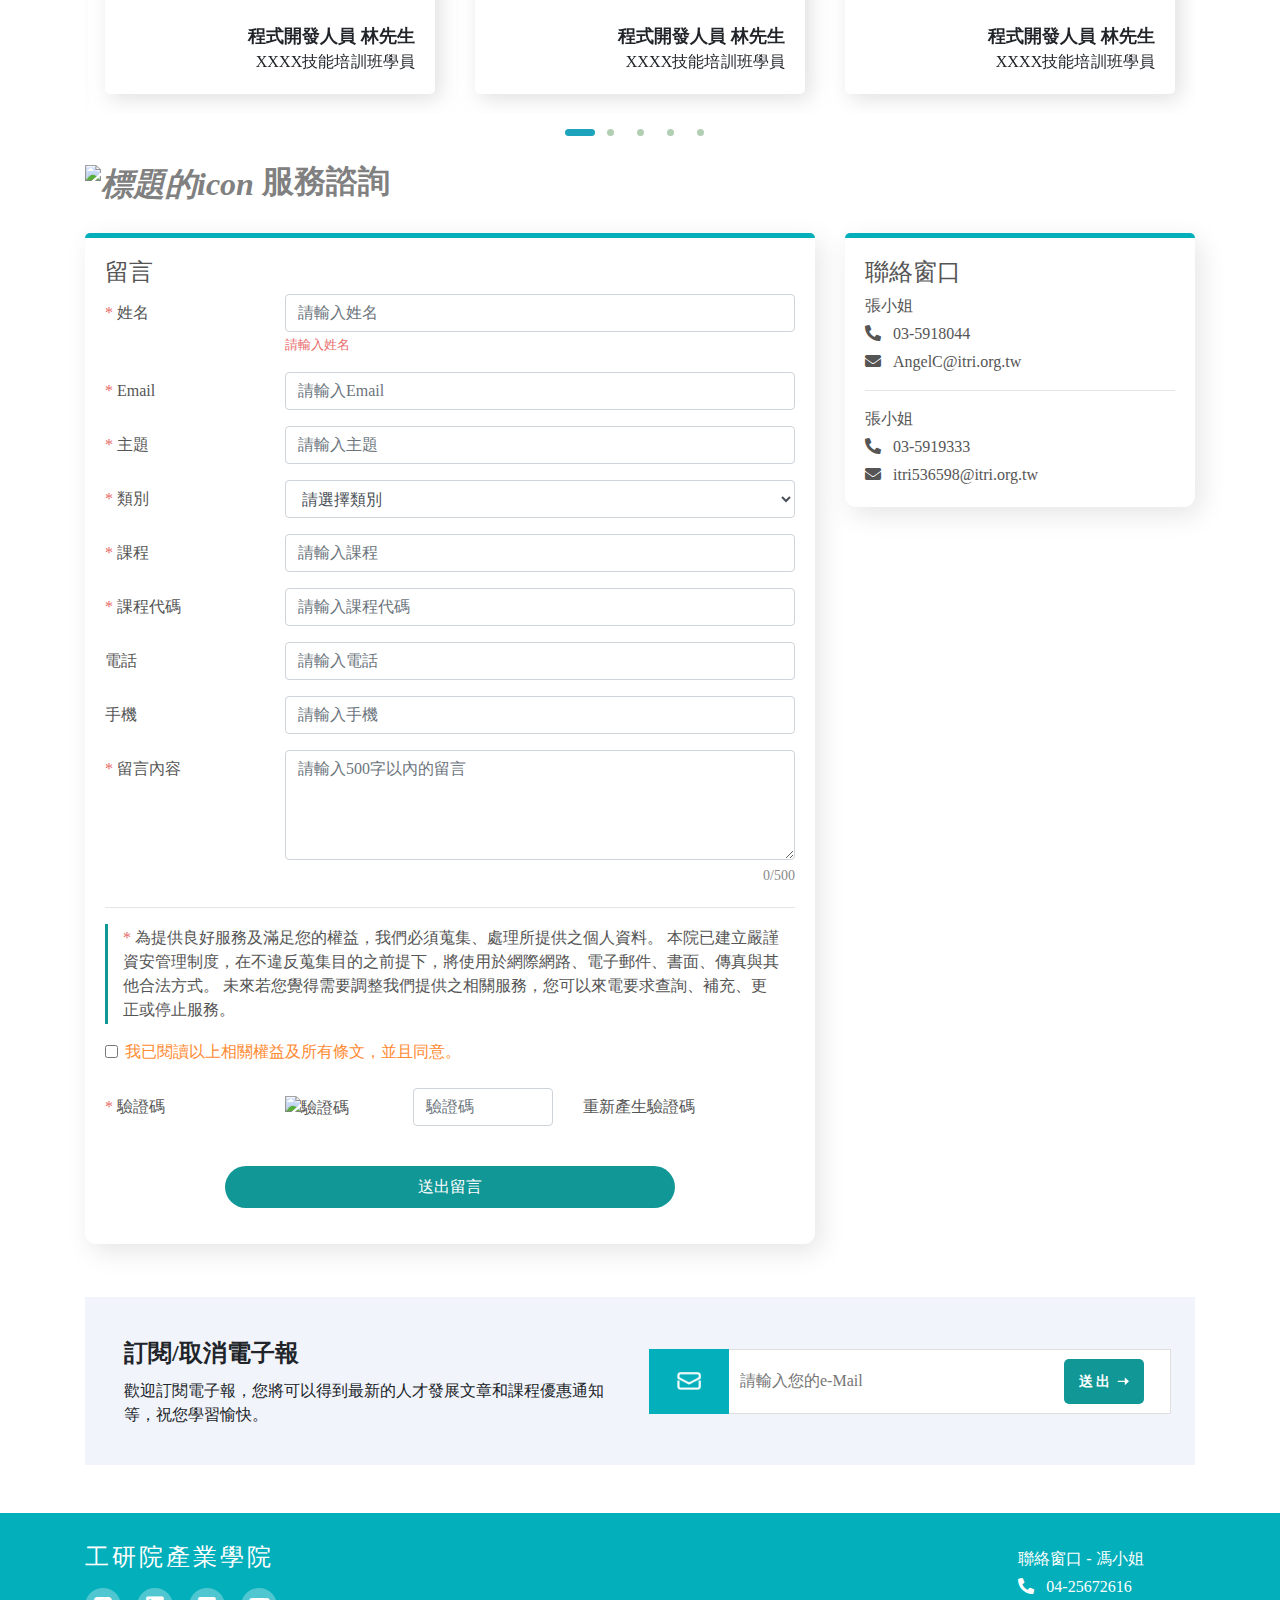
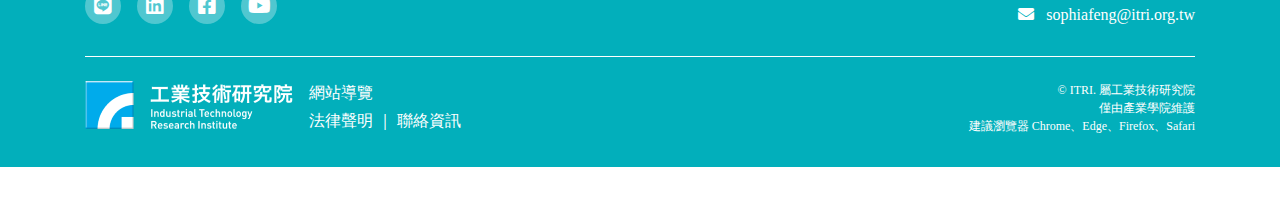
==== commit 384ebfff: "開班資訊新增箭頭" ====
--- a/index.html
+++ b/index.html
@@ -163,8 +163,9 @@
                           <p class="pow-overflow-ellipsis"> <!---調整 css .pow-overflow-ellipsis 的 webkit-line-clamp ，可控制最多顯示行數，目前設定 10-->
                             1.PIC/S GMP Annex 15驗證及確效<br> 2.PIC/S GMP Annex 20風險管理概要<br> 3.ISPE GAMP 5電腦化系統分類及確效執行要領 <br>4.PIC/S GMP Annex11電腦化系統分類及確效執行要領
                           </p>
-                          <a class="pow-card-btn" href="#">近期開班資訊  </a>
-						  
+                          <a class="pow-card-btn" href="#">近期開班資訊
+                            <span class="pow-card-angle"><i class="fas fa-angle-right"></i></span>
+                          </a>
                           <a class="pow-card-date" href="#">2023/02/10~2023/03/04</a>
                         </div>
                       </a>
@@ -179,7 +180,9 @@
                           <p class="pow-overflow-ellipsis"> <!---調整 css .pow-overflow-ellipsis 的 webkit-line-clamp ，可控制最多顯示行數，目前設定 10-->
                              1.新藥研發與上市流程<br> 2.藥品上市前審查要項 <br>3.IND藥品臨床試驗管理與相關法規 <br>4.NDA新藥查驗登記與相關法規 <br>5.製藥品質管理概論 <br>6.GMP & GDP 作業認證申請及稽查準備實務 <br>7.GMP & GDP作業認證標準：PIC/S GMP&GDP 法規解構與稽查重點探討
                           </p>
-                          <a class="pow-card-btn" href="#">近期開班資訊</a>
+                          <a class="pow-card-btn" href="#">近期開班資訊
+                            <span class="pow-card-angle"><i class="fas fa-angle-right"></i></span>
+                          </a>
                           <a class="pow-card-date" href="#">2023/02/10~2023/03/04</a>
                         </div>
                       </a>
@@ -194,7 +197,9 @@
                           <p class="pow-overflow-ellipsis"> <!---調整 css .pow-overflow-ellipsis 的 webkit-line-clamp ，可控制最多顯示行數，目前設定 10-->
                             PIC/S GMP Annex 15驗證<br>確效 PIC/S GMP Annex 20風險管理概要<br> ISPE GAMP 5<br> PIC/S GMP Annex11電腦化系統分類及確效執行要領
                           </p>
-                          <a class="pow-card-btn" href="#">近期開班資訊</a>
+                          <a class="pow-card-btn" href="#">近期開班資訊
+                            <span class="pow-card-angle"><i class="fas fa-angle-right"></i></span>
+                          </a>
                           <a class="pow-card-date" href="#">2023/02/10~2023/03/04</a>
                         </div>
                       </a>
@@ -209,7 +214,9 @@
                           <p class="pow-overflow-ellipsis"> <!---調整 css .pow-overflow-ellipsis 的 webkit-line-clamp ，可控制最多顯示行數，目前設定 10-->
                             1.現代化廠房及支援系統之規劃重點提要 <br>2.污染來源防治策略及驗證文件建構重點
                           </p>
-                          <a class="pow-card-btn" href="#">近期開班資訊</a>
+                          <a class="pow-card-btn" href="#">近期開班資訊
+                            <span class="pow-card-angle"><i class="fas fa-angle-right"></i></span>
+                          </a>
                           <a class="pow-card-date" href="#">2023/02/10~2023/03/04</a>
                         </div>
                       </a>
@@ -229,7 +236,9 @@
                           <p class="pow-overflow-ellipsis"> <!---調整 css .pow-overflow-ellipsis 的 webkit-line-clamp ，可控制最多顯示行數，目前設定 10-->
                          PIC/S GDP章節重點提要 <br>建構符合GDP倉儲<br>風險管理要點 <br>PIC/S GDP文件建構重點<br> 驗證及確效文件建構重點
                           </p>
-                          <a class="pow-card-btn" href="#">近期開班資訊</a>
+                          <a class="pow-card-btn" href="#">近期開班資訊
+                            <span class="pow-card-angle"><i class="fas fa-angle-right"></i></span>
+                          </a>
                           <a class="pow-card-date" href="#">2023/02/10~2023/03/04</a>
                         </div>
                       </a>
@@ -244,7 +253,9 @@
                           <p class="pow-overflow-ellipsis"> <!---調整 css .pow-overflow-ellipsis 的 webkit-line-clamp ，可控制最多顯示行數，目前設定 10-->
                             1.現代化廠房及支援系統之規劃重點提要 <br>2.污染來源防治策略及驗證文件建構重點
                           </p>
-                          <a class="pow-card-btn" href="#">近期開班資訊</a>
+                          <a class="pow-card-btn" href="#">近期開班資訊
+                            <span class="pow-card-angle"><i class="fas fa-angle-right"></i></span>
+                          </a>
                           <a class="pow-card-date" href="#">2023/02/10~2023/03/04</a>
                         </div>
                       </a>
@@ -259,7 +270,9 @@
                           <p class="pow-overflow-ellipsis"> <!---調整 css .pow-overflow-ellipsis 的 webkit-line-clamp ，可控制最多顯示行數，目前設定 10-->
                            1.新藥研發與上市流程<br> 2.藥品上市前審查要項 <br>3.IND藥品臨床試驗管理與相關法規 <br>4.NDA新藥查驗登記與相關法規 <br>5.製藥品質管理概論 <br>6.GMP & GDP 作業認證申請及稽查準備實務 <br>7.GMP & GDP作業認證標準：PIC/S GMP&GDP 法規解構與稽查重點探討
                           </p>
-                          <a class="pow-card-btn" href="#">近期開班資訊</a>
+                          <a class="pow-card-btn" href="#">近期開班資訊
+                            <span class="pow-card-angle"><i class="fas fa-angle-right"></i></span>
+                          </a>
                           <a class="pow-card-date" href="https://college.itri.org.tw/Home/LessonData/D7398ED2-632B-49B1-8F27-EAD4875B5B2C">2023/02/10~2023/03/04</a>
                         </div>
                       </a>
@@ -274,7 +287,9 @@
                           <p class="pow-overflow-ellipsis"> <!---調整 css .pow-overflow-ellipsis 的 webkit-line-clamp ，可控制最多顯示行數，目前設定 10-->
                              1.新藥研發與上市流程<br> 2.藥品上市前審查要項 <br>3.IND藥品臨床試驗管理與相關法規 <br>4.NDA新藥查驗登記與相關法規 <br>5.製藥品質管理概論 <br>6.GMP & GDP 作業認證申請及稽查準備實務 <br>7.GMP & GDP作業認證標準：PIC/S GMP&GDP 法規解構與稽查重點探討
                           </p>
-                          <a class="pow-card-btn" href="#">近期開班資訊</a>
+                          <a class="pow-card-btn" href="#">近期開班資訊
+                            <span class="pow-card-angle"><i class="fas fa-angle-right"></i></span>
+                          </a>
                           <a class="pow-card-date" href="#">2023/02/10~2023/03/04</a>
                         </div>
                       </a>
@@ -294,7 +309,9 @@
                           <p class="pow-overflow-ellipsis"> <!---調整 css .pow-overflow-ellipsis 的 webkit-line-clamp ，可控制最多顯示行數，目前設定 10-->
                          PIC/S GDP章節重點提要 <br>建構符合GDP倉儲<br>風險管理要點 <br>PIC/S GDP文件建構重點<br> 驗證及確效文件建構重點
                           </p>
-                          <a class="pow-card-btn" href="#">近期開班資訊</a>
+                          <a class="pow-card-btn" href="#">近期開班資訊
+                            <span class="pow-card-angle"><i class="fas fa-angle-right"></i></span>
+                          </a>
                           <a class="pow-card-date" href="#">2023/02/10~2023/03/04</a>
                         </div>
                       </a>
@@ -309,7 +326,9 @@
                           <p class="pow-overflow-ellipsis"> <!---調整 css .pow-overflow-ellipsis 的 webkit-line-clamp ，可控制最多顯示行數，目前設定 10-->
                             1.現代化廠房及支援系統之規劃重點提要 <br>2.污染來源防治策略及驗證文件建構重點
                           </p>
-                          <a class="pow-card-btn" href="#">近期開班資訊</a>
+                          <a class="pow-card-btn" href="#">近期開班資訊
+                            <span class="pow-card-angle"><i class="fas fa-angle-right"></i></span>
+                          </a>
                           <a class="pow-card-date" href="#">2023/02/10~2023/03/04</a>
                         </div>
                       </a>
@@ -324,7 +343,9 @@
                           <p class="pow-overflow-ellipsis"> <!---調整 css .pow-overflow-ellipsis 的 webkit-line-clamp ，可控制最多顯示行數，目前設定 10-->
                            1.新藥研發與上市流程<br> 2.藥品上市前審查要項 <br>3.IND藥品臨床試驗管理與相關法規 <br>4.NDA新藥查驗登記與相關法規 <br>5.製藥品質管理概論 <br>6.GMP & GDP 作業認證申請及稽查準備實務 <br>7.GMP & GDP作業認證標準：PIC/S GMP&GDP 法規解構與稽查重點探討
                           </p>
-                          <a class="pow-card-btn" href="#">近期開班資訊</a>
+                          <a class="pow-card-btn" href="#">近期開班資訊
+                            <span class="pow-card-angle"><i class="fas fa-angle-right"></i></span>
+                          </a>
                           <a class="pow-card-date" href="https://college.itri.org.tw/Home/LessonData/D7398ED2-632B-49B1-8F27-EAD4875B5B2C">2023/02/10~2023/03/04</a>
                         </div>
                       </a>
@@ -339,7 +360,9 @@
                           <p class="pow-overflow-ellipsis"> <!---調整 css .pow-overflow-ellipsis 的 webkit-line-clamp ，可控制最多顯示行數，目前設定 10-->
                              1.新藥研發與上市流程<br> 2.藥品上市前審查要項 <br>3.IND藥品臨床試驗管理與相關法規 <br>4.NDA新藥查驗登記與相關法規 <br>5.製藥品質管理概論 <br>6.GMP & GDP 作業認證申請及稽查準備實務 <br>7.GMP & GDP作業認證標準：PIC/S GMP&GDP 法規解構與稽查重點探討
                           </p>
-                          <a class="pow-card-btn" href="#">近期開班資訊</a>
+                          <a class="pow-card-btn" href="#">近期開班資訊
+                            <span class="pow-card-angle"><i class="fas fa-angle-right"></i></span>
+                          </a>
                           <a class="pow-card-date" href="#">2023/02/10~2023/03/04</a>
                         </div>
                       </a>
@@ -359,7 +382,9 @@
                           <p class="pow-overflow-ellipsis"> <!---調整 css .pow-overflow-ellipsis 的 webkit-line-clamp ，可控制最多顯示行數，目前設定 10-->
                          PIC/S GDP章節重點提要 <br>建構符合GDP倉儲<br>風險管理要點 <br>PIC/S GDP文件建構重點<br> 驗證及確效文件建構重點
                           </p>
-                          <a class="pow-card-btn" href="#">近期開班資訊</a>
+                          <a class="pow-card-btn" href="#">近期開班資訊
+                            <span class="pow-card-angle"><i class="fas fa-angle-right"></i></span>
+                          </a>
                           <a class="pow-card-date" href="#">2023/02/10~2023/03/04</a>
                         </div>
                       </a>
@@ -374,7 +399,9 @@
                           <p class="pow-overflow-ellipsis"> <!---調整 css .pow-overflow-ellipsis 的 webkit-line-clamp ，可控制最多顯示行數，目前設定 10-->
                             1.現代化廠房及支援系統之規劃重點提要 <br>2.污染來源防治策略及驗證文件建構重點
                           </p>
-                          <a class="pow-card-btn" href="#">近期開班資訊</a>
+                          <a class="pow-card-btn" href="#">近期開班資訊
+                            <span class="pow-card-angle"><i class="fas fa-angle-right"></i></span>
+                          </a>
                           <a class="pow-card-date" href="#">2023/02/10~2023/03/04</a>
                         </div>
                       </a>
@@ -389,7 +416,9 @@
                           <p class="pow-overflow-ellipsis"> <!---調整 css .pow-overflow-ellipsis 的 webkit-line-clamp ，可控制最多顯示行數，目前設定 10-->
                            1.新藥研發與上市流程<br> 2.藥品上市前審查要項 <br>3.IND藥品臨床試驗管理與相關法規 <br>4.NDA新藥查驗登記與相關法規 <br>5.製藥品質管理概論 <br>6.GMP & GDP 作業認證申請及稽查準備實務 <br>7.GMP & GDP作業認證標準：PIC/S GMP&GDP 法規解構與稽查重點探討
                           </p>
-                          <a class="pow-card-btn" href="#">近期開班資訊</a>
+                          <a class="pow-card-btn" href="#">近期開班資訊
+                            <span class="pow-card-angle"><i class="fas fa-angle-right"></i></span>
+                          </a>
                           <a class="pow-card-date" href="https://college.itri.org.tw/Home/LessonData/D7398ED2-632B-49B1-8F27-EAD4875B5B2C">2023/02/10~2023/03/04</a>
                         </div>
                       </a>
@@ -404,7 +433,9 @@
                           <p class="pow-overflow-ellipsis"> <!---調整 css .pow-overflow-ellipsis 的 webkit-line-clamp ，可控制最多顯示行數，目前設定 10-->
                              1.新藥研發與上市流程<br> 2.藥品上市前審查要項 <br>3.IND藥品臨床試驗管理與相關法規 <br>4.NDA新藥查驗登記與相關法規 <br>5.製藥品質管理概論 <br>6.GMP & GDP 作業認證申請及稽查準備實務 <br>7.GMP & GDP作業認證標準：PIC/S GMP&GDP 法規解構與稽查重點探討
                           </p>
-                          <a class="pow-card-btn" href="#">近期開班資訊</a>
+                          <a class="pow-card-btn" href="#">近期開班資訊
+                            <span class="pow-card-angle"><i class="fas fa-angle-right"></i></span>
+                          </a>
                           <a class="pow-card-date" href="#">2023/02/10~2023/03/04</a>
                         </div>
                       </a>
@@ -424,7 +455,9 @@
                           <p class="pow-overflow-ellipsis"> <!---調整 css .pow-overflow-ellipsis 的 webkit-line-clamp ，可控制最多顯示行數，目前設定 10-->
                             1.PIC/S GMP Annex 15驗證及確效<br> 2.PIC/S GMP Annex 20風險管理概要<br> 3.ISPE GAMP 5電腦化系統分類及確效執行要領 <br>4.PIC/S GMP Annex11電腦化系統分類及確效執行要領
                           </p>
-                          <a class="pow-card-btn" href="#">近期開班資訊</a>
+                          <a class="pow-card-btn" href="#">近期開班資訊
+                            <span class="pow-card-angle"><i class="fas fa-angle-right"></i></span>
+                          </a>
                           <a class="pow-card-date" href="#">2023/02/10~2023/03/04</a>
                         </div>
                       </a>
@@ -439,7 +472,9 @@
                           <p class="pow-overflow-ellipsis"> <!---調整 css .pow-overflow-ellipsis 的 webkit-line-clamp ，可控制最多顯示行數，目前設定 10-->
                              1.新藥研發與上市流程<br> 2.藥品上市前審查要項 <br>3.IND藥品臨床試驗管理與相關法規 <br>4.NDA新藥查驗登記與相關法規 <br>5.製藥品質管理概論 <br>6.GMP & GDP 作業認證申請及稽查準備實務 <br>7.GMP & GDP作業認證標準：PIC/S GMP&GDP 法規解構與稽查重點探討
                           </p>
-                          <a class="pow-card-btn" href="#">近期開班資訊</a>
+                          <a class="pow-card-btn" href="#">近期開班資訊
+                            <span class="pow-card-angle"><i class="fas fa-angle-right"></i></span>
+                          </a>
                           <a class="pow-card-date" href="#">2023/02/10~2023/03/04</a>
                         </div>
                       </a>
@@ -454,7 +489,9 @@
                           <p class="pow-overflow-ellipsis"> <!---調整 css .pow-overflow-ellipsis 的 webkit-line-clamp ，可控制最多顯示行數，目前設定 10-->
                              1.新藥研發與上市流程<br> 2.藥品上市前審查要項 <br>3.IND藥品臨床試驗管理與相關法規 <br>4.NDA新藥查驗登記與相關法規 <br>5.製藥品質管理概論 <br>6.GMP & GDP 作業認證申請及稽查準備實務 <br>7.GMP & GDP作業認證標準：PIC/S GMP&GDP 法規解構與稽查重點探討
                           </p>
-                          <a class="pow-card-btn" href="#">近期開班資訊</a>
+                          <a class="pow-card-btn" href="#">近期開班資訊
+                            <span class="pow-card-angle"><i class="fas fa-angle-right"></i></span>
+                          </a>
                           <a class="pow-card-date" href="#">2023/02/10~2023/03/04</a>
                         </div>
                       </a>
@@ -469,7 +506,9 @@
                           <p class="pow-overflow-ellipsis"> <!---調整 css .pow-overflow-ellipsis 的 webkit-line-clamp ，可控制最多顯示行數，目前設定 10-->
                             PIC/S GMP Annex 15驗證<br>確效 PIC/S GMP Annex 20風險管理概要<br> ISPE GAMP 5<br> PIC/S GMP Annex11電腦化系統分類及確效執行要領
                           </p>
-                          <a class="pow-card-btn" href="#">近期開班資訊</a>
+                          <a class="pow-card-btn" href="#">近期開班資訊
+                            <span class="pow-card-angle"><i class="fas fa-angle-right"></i></span>
+                          </a>
                           <a class="pow-card-date" href="#">2023/02/10~2023/03/04</a>
                         </div>
                       </a>
@@ -484,7 +523,9 @@
                           <p class="pow-overflow-ellipsis"> <!---調整 css .pow-overflow-ellipsis 的 webkit-line-clamp ，可控制最多顯示行數，目前設定 10-->
                             1.現代化廠房及支援系統之規劃重點提要 <br>2.污染來源防治策略及驗證文件建構重點
                           </p>
-                          <a class="pow-card-btn" href="#">近期開班資訊</a>
+                          <a class="pow-card-btn" href="#">近期開班資訊
+                            <span class="pow-card-angle"><i class="fas fa-angle-right"></i></span>
+                          </a>
                           <a class="pow-card-date" href="#">2023/02/10~2023/03/04</a>
                         </div>
                       </a>
@@ -504,7 +545,9 @@
                           <p class="pow-overflow-ellipsis"> <!---調整 css .pow-overflow-ellipsis 的 webkit-line-clamp ，可控制最多顯示行數，目前設定 10-->
                             1.PIC/S GMP Annex 15驗證及確效<br> 2.PIC/S GMP Annex 20風險管理概要<br> 3.ISPE GAMP 5電腦化系統分類及確效執行要領 <br>4.PIC/S GMP Annex11電腦化系統分類及確效執行要領
                           </p>
-                          <a class="pow-card-btn" href="#">近期開班資訊</a>
+                          <a class="pow-card-btn" href="#">近期開班資訊
+                            <span class="pow-card-angle"><i class="fas fa-angle-right"></i></span>
+                          </a>
                           <a class="pow-card-date" href="#">2023/02/10~2023/03/04</a>
                         </div>
                       </a>
@@ -519,7 +562,9 @@
                           <p class="pow-overflow-ellipsis"> <!---調整 css .pow-overflow-ellipsis 的 webkit-line-clamp ，可控制最多顯示行數，目前設定 10-->
                              1.新藥研發與上市流程<br> 2.藥品上市前審查要項 <br>3.IND藥品臨床試驗管理與相關法規 <br>4.NDA新藥查驗登記與相關法規 <br>5.製藥品質管理概論 <br>6.GMP & GDP 作業認證申請及稽查準備實務 <br>7.GMP & GDP作業認證標準：PIC/S GMP&GDP 法規解構與稽查重點探討
                           </p>
-                          <a class="pow-card-btn" href="#">近期開班資訊</a>
+                          <a class="pow-card-btn" href="#">近期開班資訊
+                            <span class="pow-card-angle"><i class="fas fa-angle-right"></i></span>
+                          </a>
                           <a class="pow-card-date" href="#">2023/02/10~2023/03/04</a>
                         </div>
                       </a>
@@ -534,7 +579,9 @@
                           <p class="pow-overflow-ellipsis"> <!---調整 css .pow-overflow-ellipsis 的 webkit-line-clamp ，可控制最多顯示行數，目前設定 10-->
                              1.新藥研發與上市流程<br> 2.藥品上市前審查要項 <br>3.IND藥品臨床試驗管理與相關法規 <br>4.NDA新藥查驗登記與相關法規 <br>5.製藥品質管理概論 <br>6.GMP & GDP 作業認證申請及稽查準備實務 <br>7.GMP & GDP作業認證標準：PIC/S GMP&GDP 法規解構與稽查重點探討
                           </p>
-                          <a class="pow-card-btn" href="#">近期開班資訊</a>
+                          <a class="pow-card-btn" href="#">近期開班資訊
+                            <span class="pow-card-angle"><i class="fas fa-angle-right"></i></span>
+                          </a>
                           <a class="pow-card-date" href="#">2023/02/10~2023/03/04</a>
                         </div>
                       </a>
@@ -549,7 +596,9 @@
                           <p class="pow-overflow-ellipsis"> <!---調整 css .pow-overflow-ellipsis 的 webkit-line-clamp ，可控制最多顯示行數，目前設定 10-->
                             PIC/S GMP Annex 15驗證<br>確效 PIC/S GMP Annex 20風險管理概要<br> ISPE GAMP 5<br> PIC/S GMP Annex11電腦化系統分類及確效執行要領
                           </p>
-                          <a class="pow-card-btn" href="#">近期開班資訊</a>
+                          <a class="pow-card-btn" href="#">近期開班資訊
+                            <span class="pow-card-angle"><i class="fas fa-angle-right"></i></span>
+                          </a>
                           <a class="pow-card-date" href="#">2023/02/10~2023/03/04</a>
                         </div>
                       </a>
@@ -564,7 +613,9 @@
                           <p class="pow-overflow-ellipsis"> <!---調整 css .pow-overflow-ellipsis 的 webkit-line-clamp ，可控制最多顯示行數，目前設定 10-->
                             1.現代化廠房及支援系統之規劃重點提要 <br>2.污染來源防治策略及驗證文件建構重點
                           </p>
-                          <a class="pow-card-btn" href="#">近期開班資訊</a>
+                          <a class="pow-card-btn" href="#">近期開班資訊
+                            <span class="pow-card-angle"><i class="fas fa-angle-right"></i></span>
+                          </a>
                           <a class="pow-card-date" href="#">2023/02/10~2023/03/04</a>
                         </div>
                       </a>
@@ -584,7 +635,9 @@
                           <p class="pow-overflow-ellipsis"> <!---調整 css .pow-overflow-ellipsis 的 webkit-line-clamp ，可控制最多顯示行數，目前設定 10-->
                             1.PIC/S GMP Annex 15驗證及確效<br> 2.PIC/S GMP Annex 20風險管理概要<br> 3.ISPE GAMP 5電腦化系統分類及確效執行要領 <br>4.PIC/S GMP Annex11電腦化系統分類及確效執行要領
                           </p>
-                          <a class="pow-card-btn" href="#">近期開班資訊</a>
+                          <a class="pow-card-btn" href="#">近期開班資訊
+                            <span class="pow-card-angle"><i class="fas fa-angle-right"></i></span>
+                          </a>
                           <a class="pow-card-date" href="#">2023/02/10~2023/03/04</a>
                         </div>
                       </a>
@@ -599,7 +652,9 @@
                           <p class="pow-overflow-ellipsis"> <!---調整 css .pow-overflow-ellipsis 的 webkit-line-clamp ，可控制最多顯示行數，目前設定 10-->
                              1.新藥研發與上市流程<br> 2.藥品上市前審查要項 <br>3.IND藥品臨床試驗管理與相關法規 <br>4.NDA新藥查驗登記與相關法規 <br>5.製藥品質管理概論 <br>6.GMP & GDP 作業認證申請及稽查準備實務 <br>7.GMP & GDP作業認證標準：PIC/S GMP&GDP 法規解構與稽查重點探討
                           </p>
-                          <a class="pow-card-btn" href="#">近期開班資訊</a>
+                          <a class="pow-card-btn" href="#">近期開班資訊
+                            <span class="pow-card-angle"><i class="fas fa-angle-right"></i></span>
+                          </a>
                           <a class="pow-card-date" href="#">2023/02/10~2023/03/04</a>
                         </div>
                       </a>
@@ -614,7 +669,9 @@
                           <p class="pow-overflow-ellipsis"> <!---調整 css .pow-overflow-ellipsis 的 webkit-line-clamp ，可控制最多顯示行數，目前設定 10-->
                              1.新藥研發與上市流程<br> 2.藥品上市前審查要項 <br>3.IND藥品臨床試驗管理與相關法規 <br>4.NDA新藥查驗登記與相關法規 <br>5.製藥品質管理概論 <br>6.GMP & GDP 作業認證申請及稽查準備實務 <br>7.GMP & GDP作業認證標準：PIC/S GMP&GDP 法規解構與稽查重點探討
                           </p>
-                          <a class="pow-card-btn" href="#">近期開班資訊</a>
+                          <a class="pow-card-btn" href="#">近期開班資訊
+                            <span class="pow-card-angle"><i class="fas fa-angle-right"></i></span>
+                          </a>
                           <a class="pow-card-date" href="#">2023/02/10~2023/03/04</a>
                         </div>
                       </a>
@@ -629,7 +686,9 @@
                           <p class="pow-overflow-ellipsis"> <!---調整 css .pow-overflow-ellipsis 的 webkit-line-clamp ，可控制最多顯示行數，目前設定 10-->
                             PIC/S GMP Annex 15驗證<br>確效 PIC/S GMP Annex 20風險管理概要<br> ISPE GAMP 5<br> PIC/S GMP Annex11電腦化系統分類及確效執行要領
                           </p>
-                          <a class="pow-card-btn" href="#">近期開班資訊</a>
+                          <a class="pow-card-btn" href="#">近期開班資訊
+                            <span class="pow-card-angle"><i class="fas fa-angle-right"></i></span>
+                          </a>
                           <a class="pow-card-date" href="#">2023/02/10~2023/03/04</a>
                         </div>
                       </a>
@@ -644,7 +703,9 @@
                           <p class="pow-overflow-ellipsis"> <!---調整 css .pow-overflow-ellipsis 的 webkit-line-clamp ，可控制最多顯示行數，目前設定 10-->
                              1.新藥研發與上市流程<br> 2.藥品上市前審查要項 <br>3.IND藥品臨床試驗管理與相關法規 <br>4.NDA新藥查驗登記與相關法規 <br>5.製藥品質管理概論 <br>6.GMP & GDP 作業認證申請及稽查準備實務 <br>7.GMP & GDP作業認證標準：PIC/S GMP&GDP 法規解構與稽查重點探討
                           </p>
-                          <a class="pow-card-btn" href="#">近期開班資訊</a>
+                          <a class="pow-card-btn" href="#">近期開班資訊
+                            <span class="pow-card-angle"><i class="fas fa-angle-right"></i></span>
+                          </a>
                           <a class="pow-card-date" href="#">2023/02/10~2023/03/04</a>
                         </div>
                       </a>
@@ -659,7 +720,9 @@
                           <p class="pow-overflow-ellipsis"> <!---調整 css .pow-overflow-ellipsis 的 webkit-line-clamp ，可控制最多顯示行數，目前設定 10-->
                             1.現代化廠房及支援系統之規劃重點提要 <br>2.污染來源防治策略及驗證文件建構重點
                           </p>
-                          <a class="pow-card-btn" href="#">近期開班資訊</a>
+                          <a class="pow-card-btn" href="#">近期開班資訊
+                            <span class="pow-card-angle"><i class="fas fa-angle-right"></i></span>
+                          </a>
                           <a class="pow-card-date" href="#">2023/02/10~2023/03/04</a>
                         </div>
                       </a>
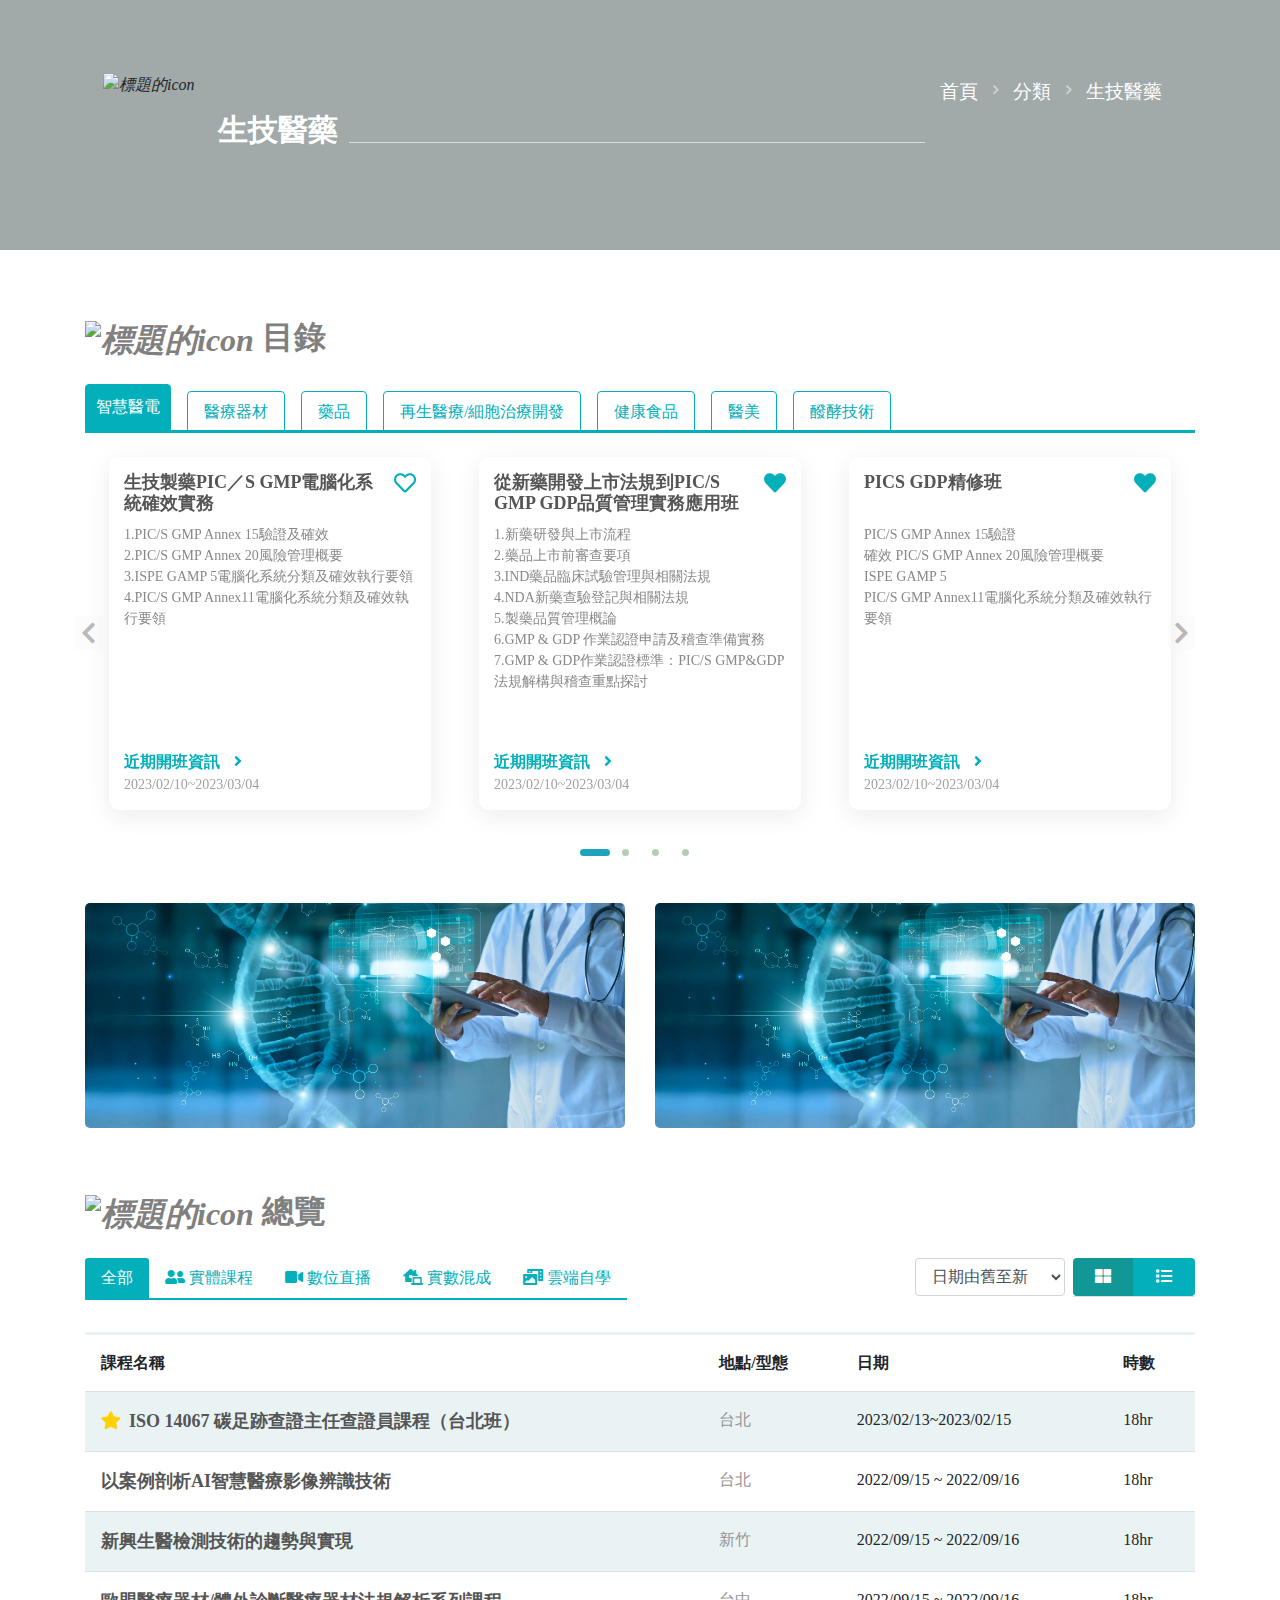
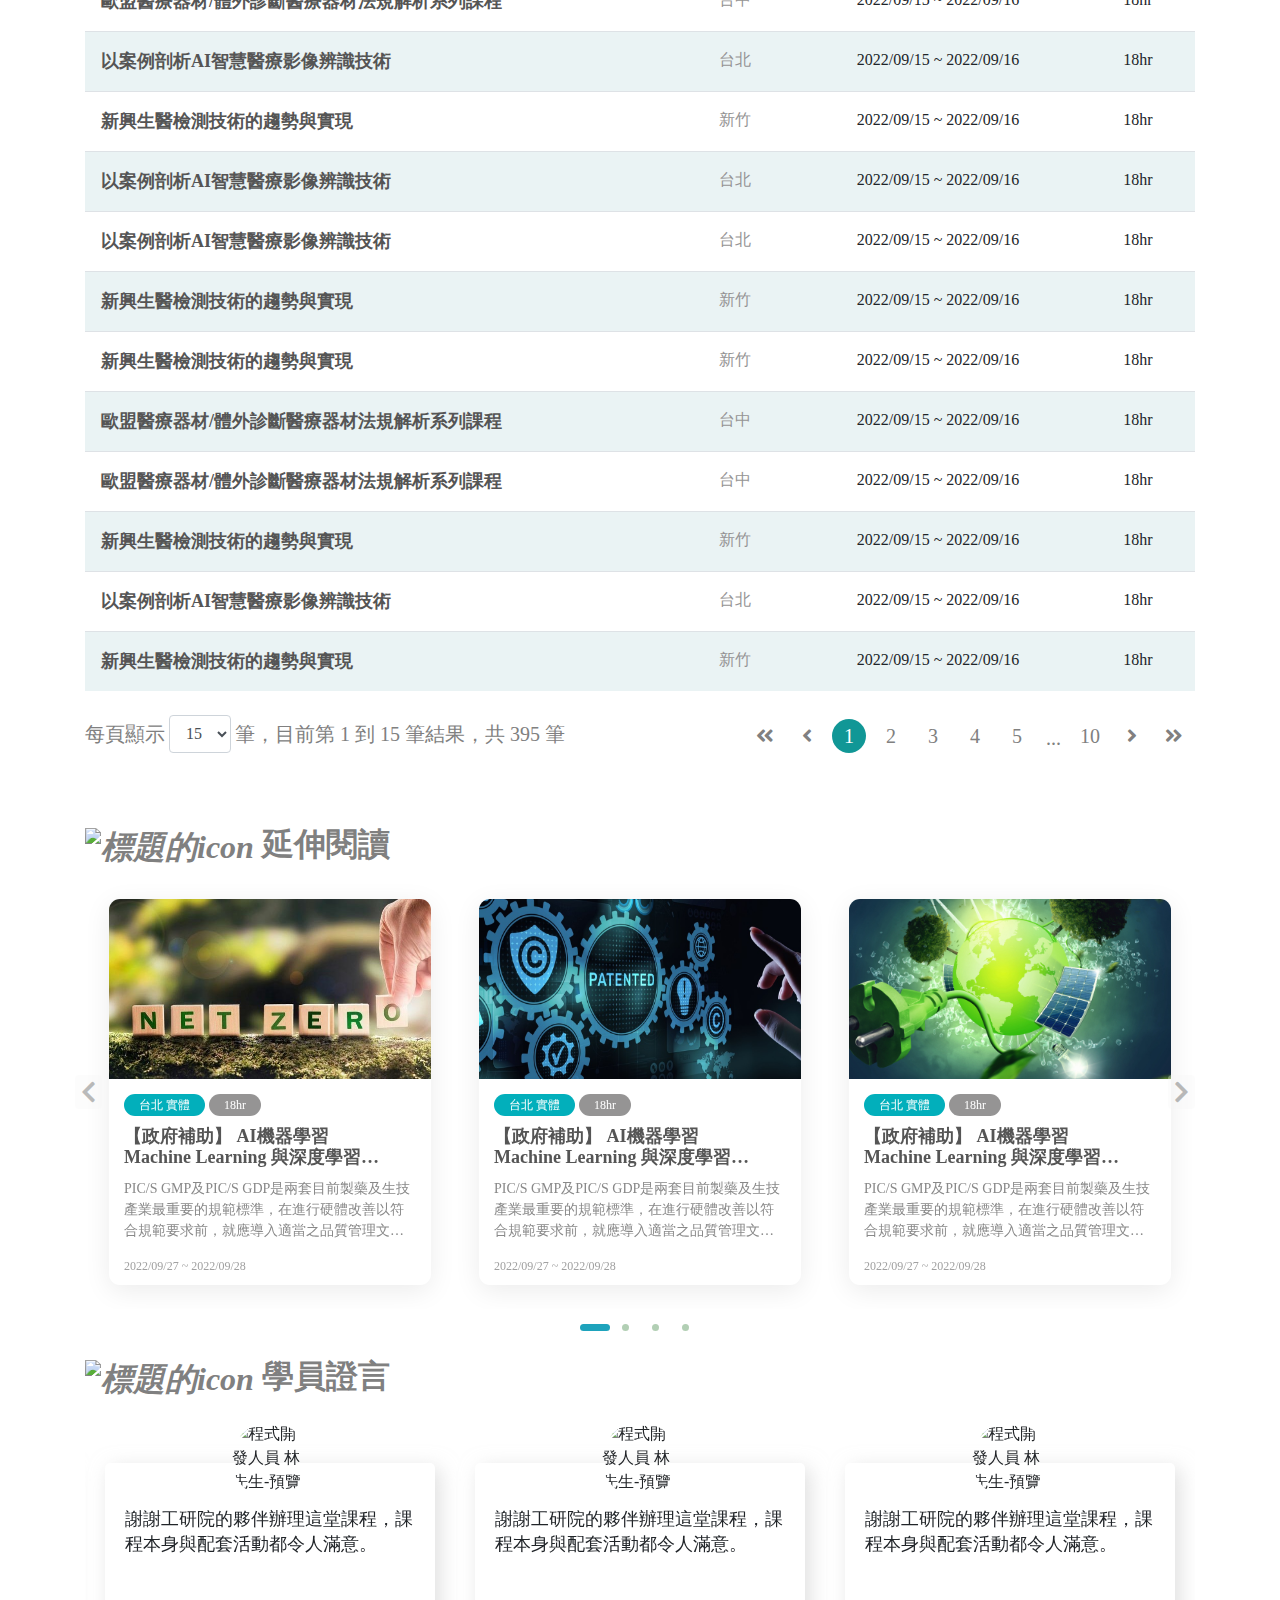
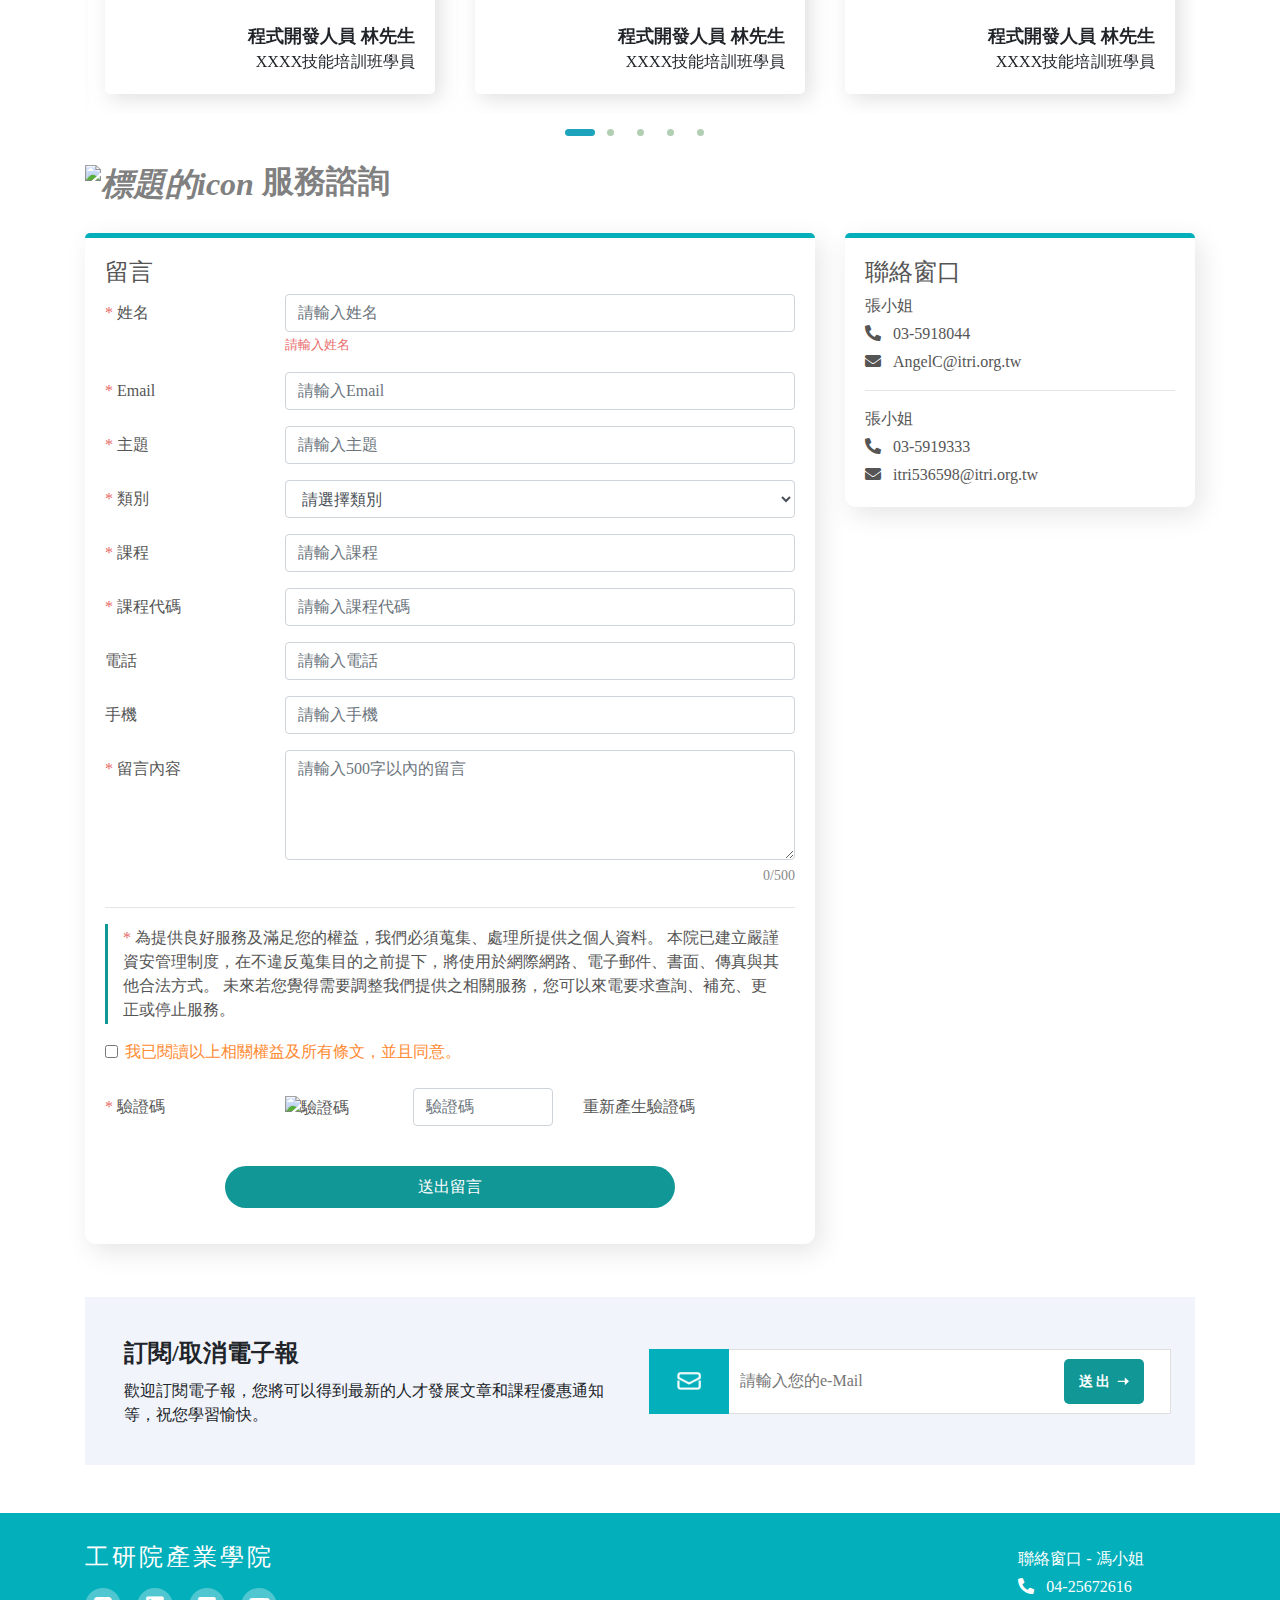
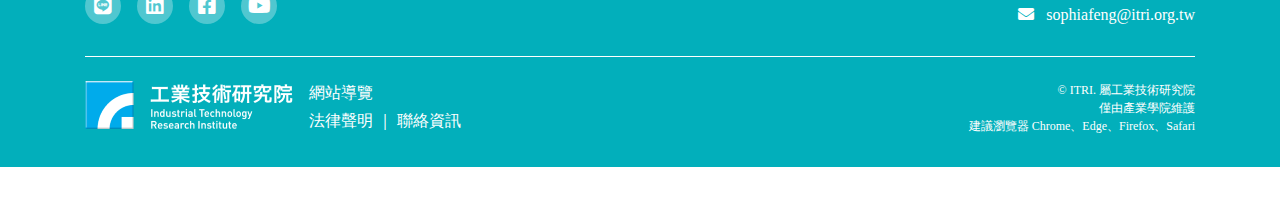
==== commit 1756aeb6: "重新 build 一次" ====
--- a/index.html
+++ b/index.html
@@ -119,7 +119,7 @@
               </div>
           </div>
       </div>
-    </div>
+    </div> 
     <div class="container mb-5">
         <!-- 目錄 -->
         <section class="my-5">
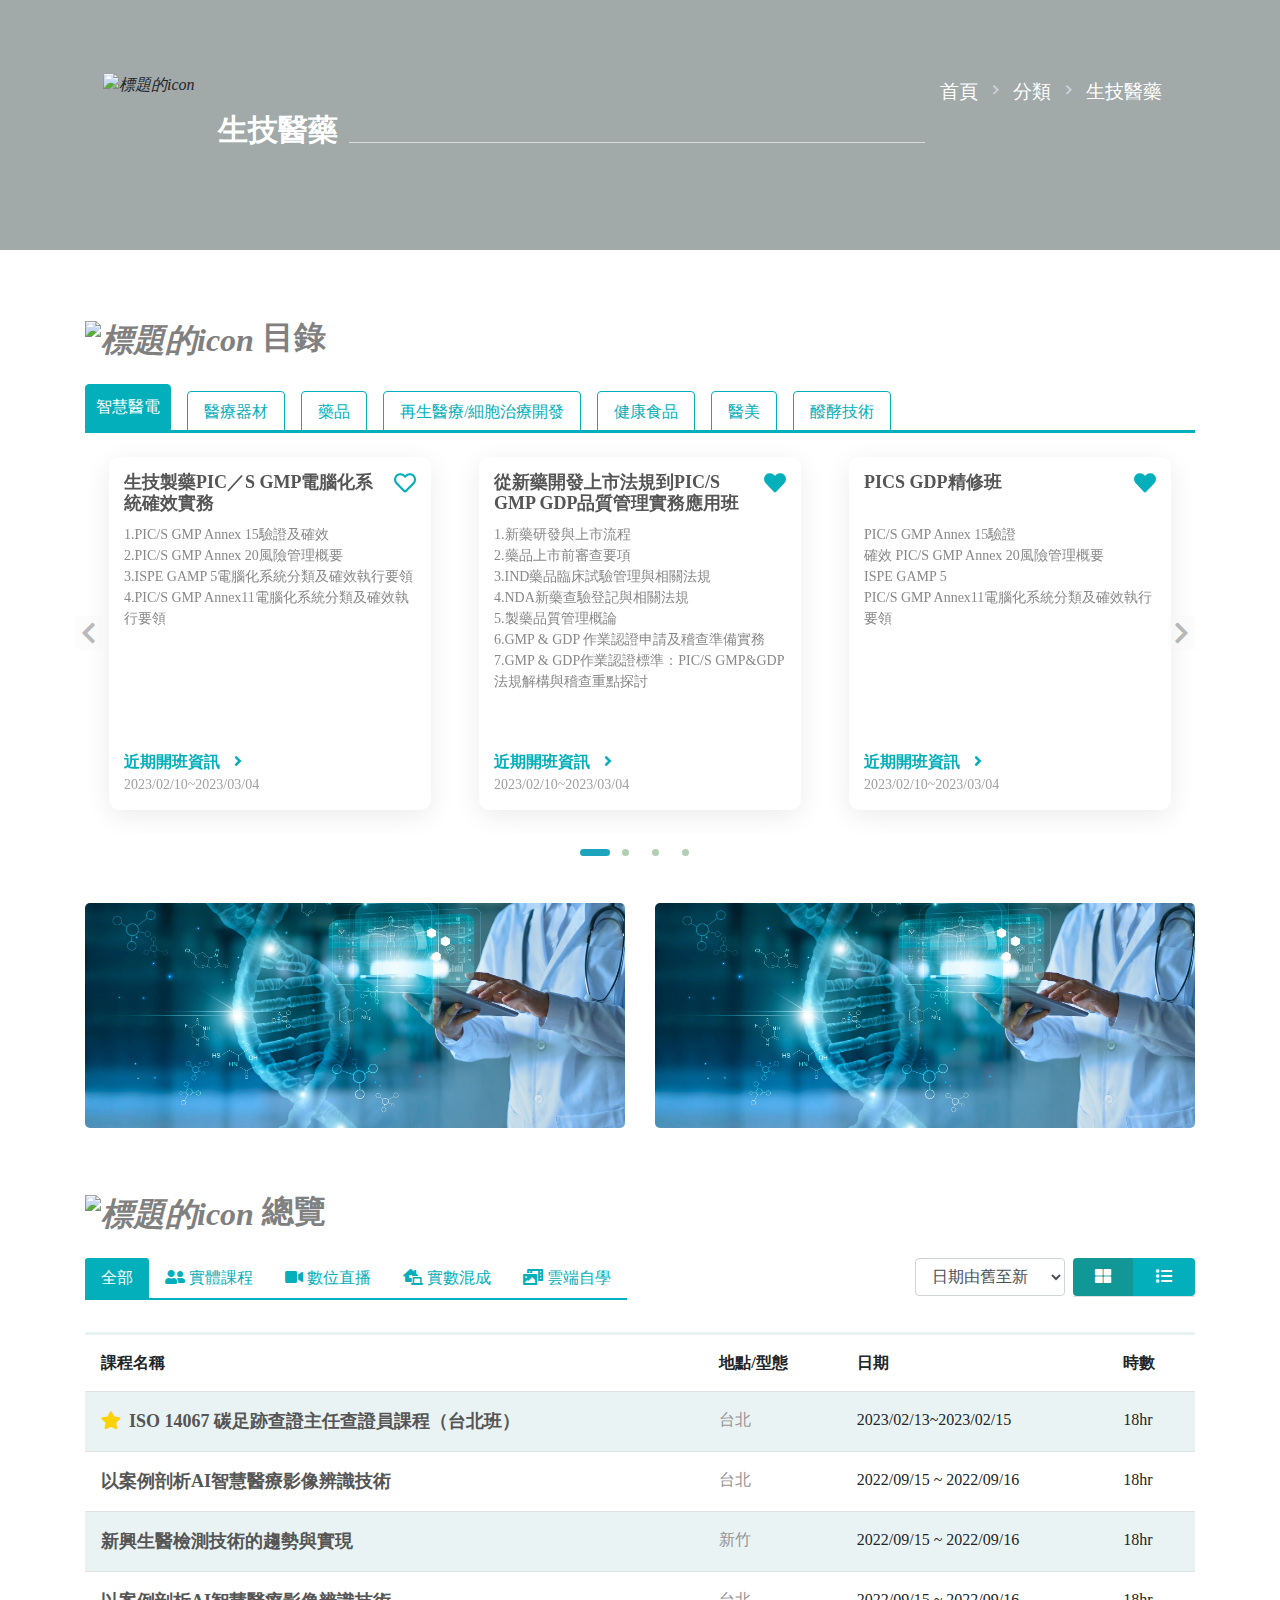
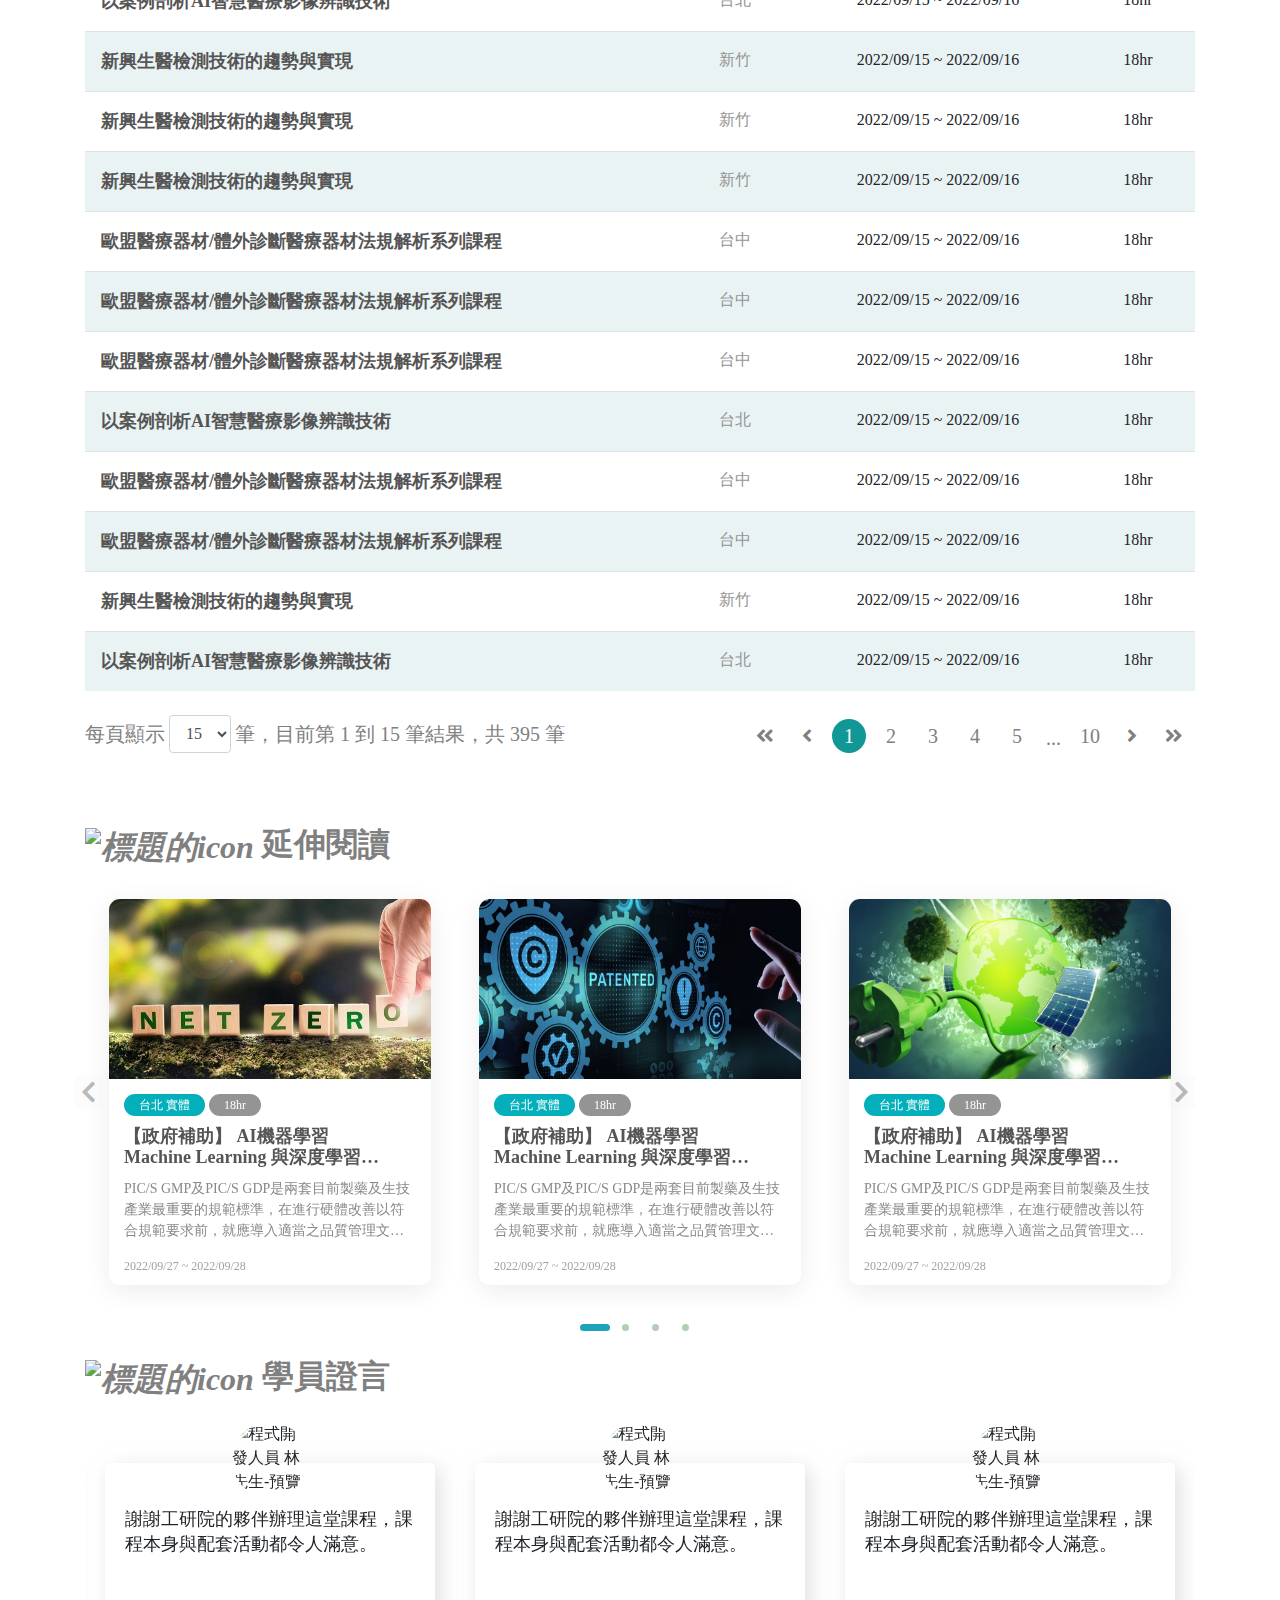
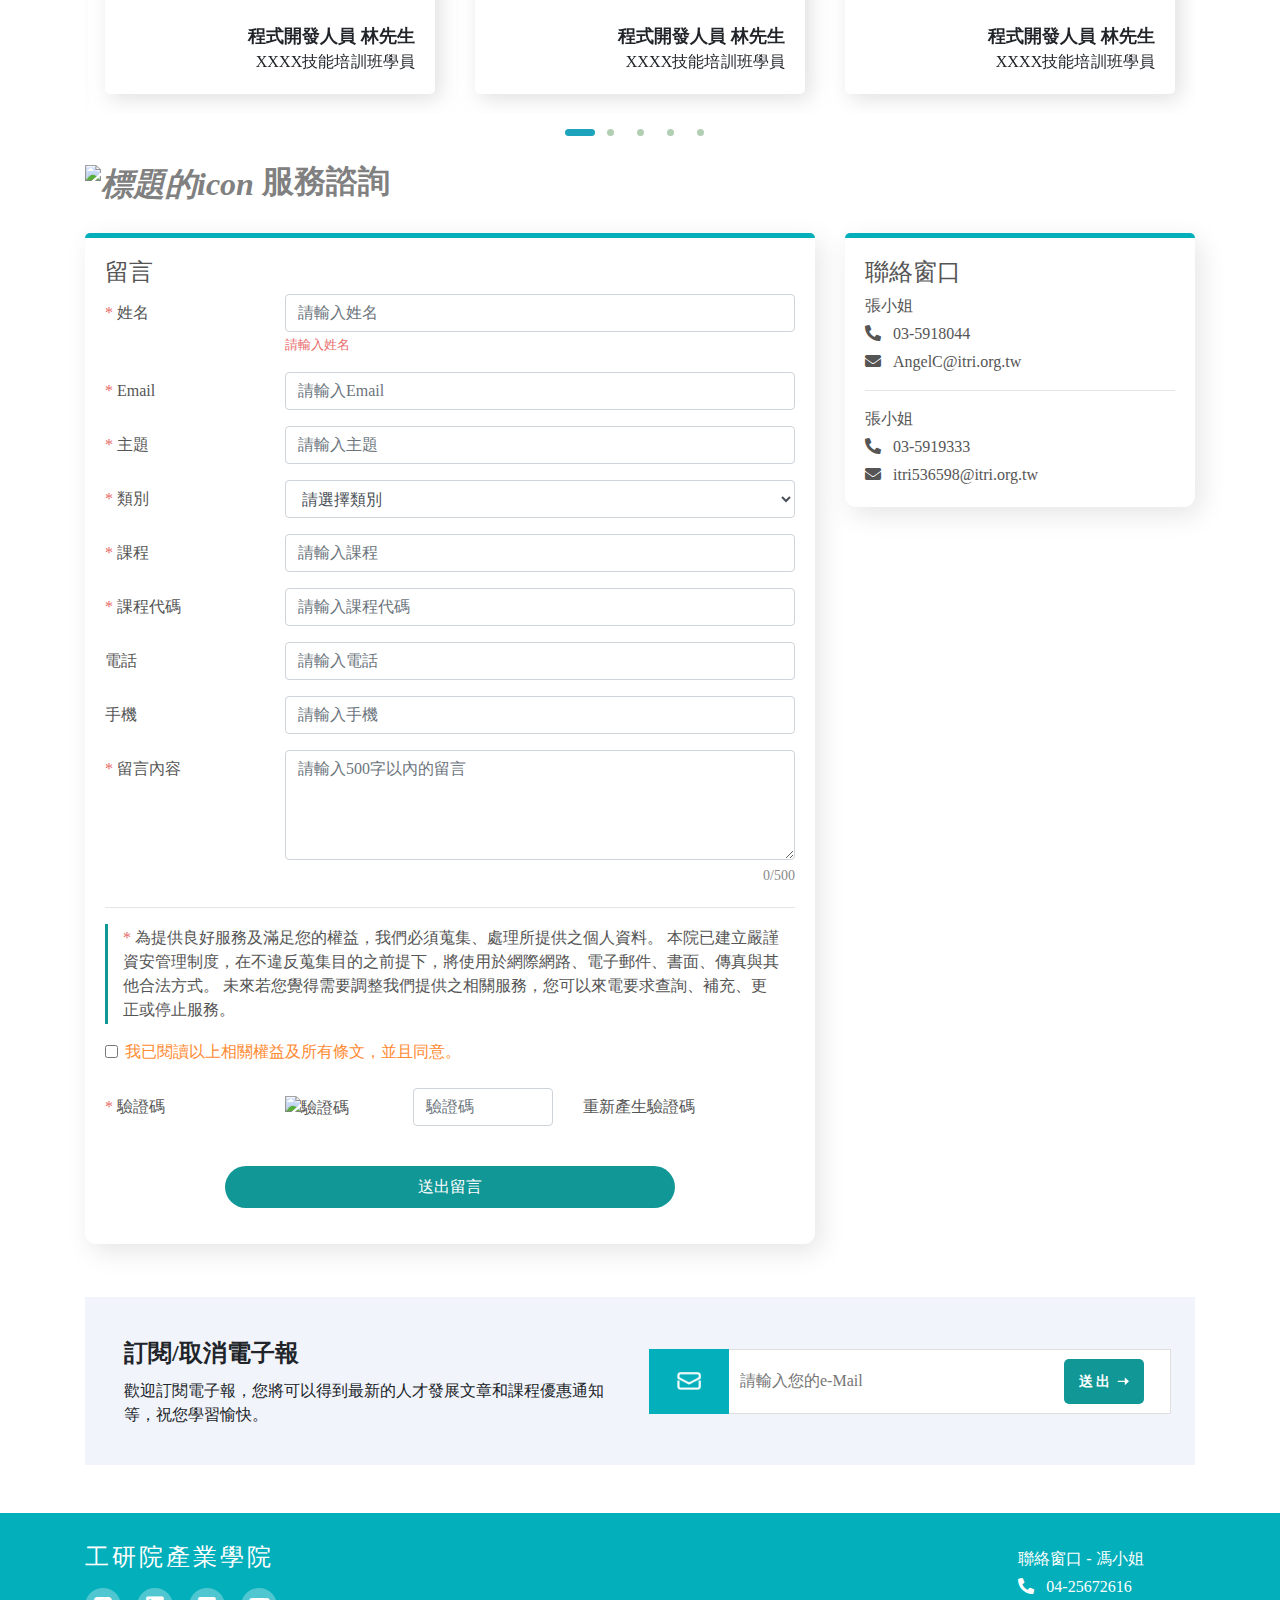
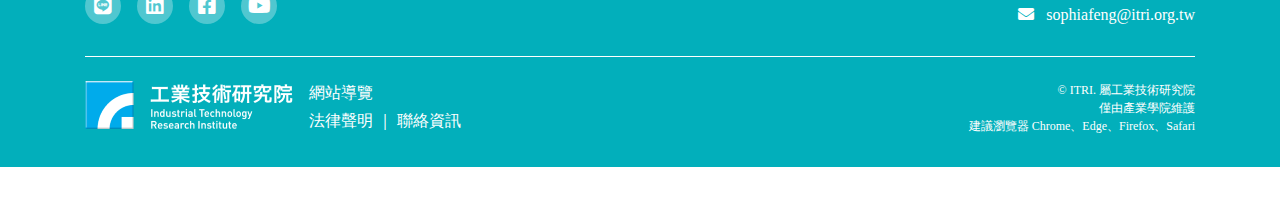
==== commit 2d86e160: "換帳號部署" ====
--- a/index.html
+++ b/index.html
@@ -119,7 +119,7 @@
               </div>
           </div>
       </div>
-    </div> 
+    </div>
     <div class="container mb-5">
         <!-- 目錄 -->
         <section class="my-5">
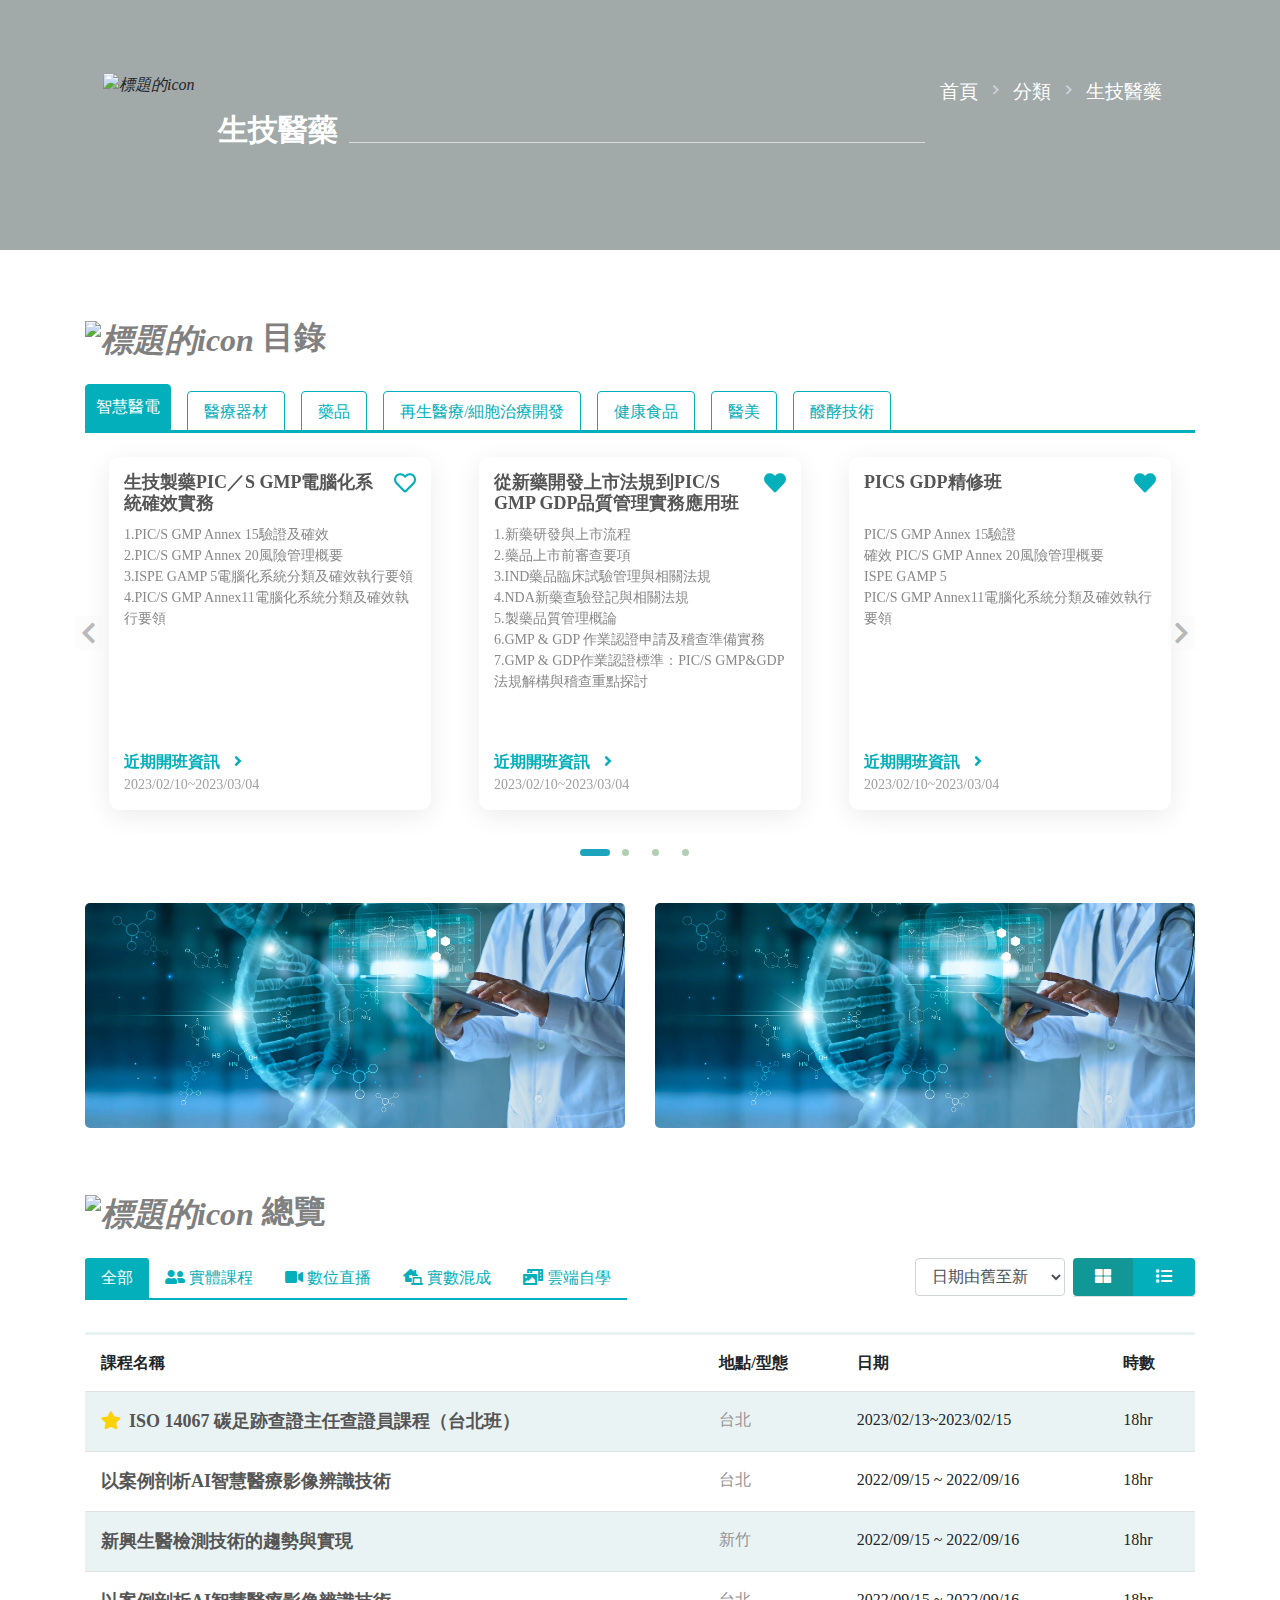
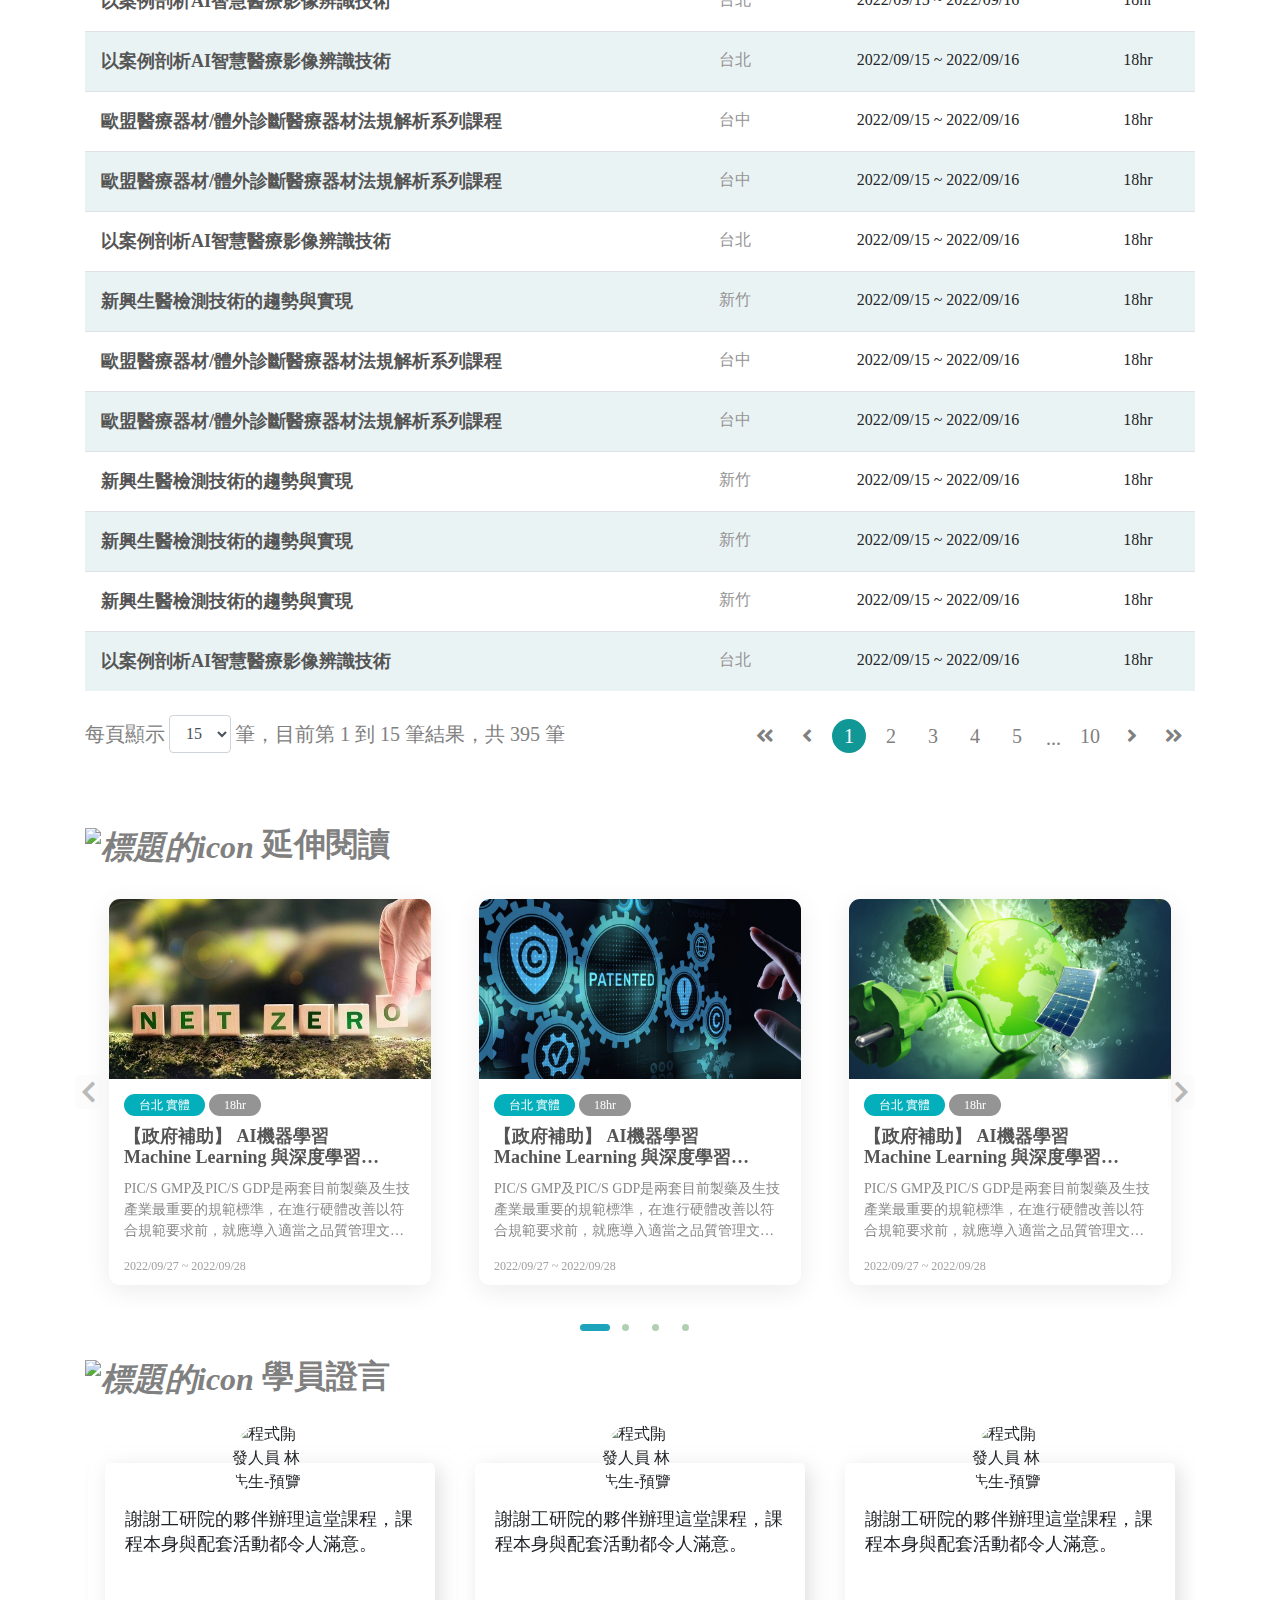
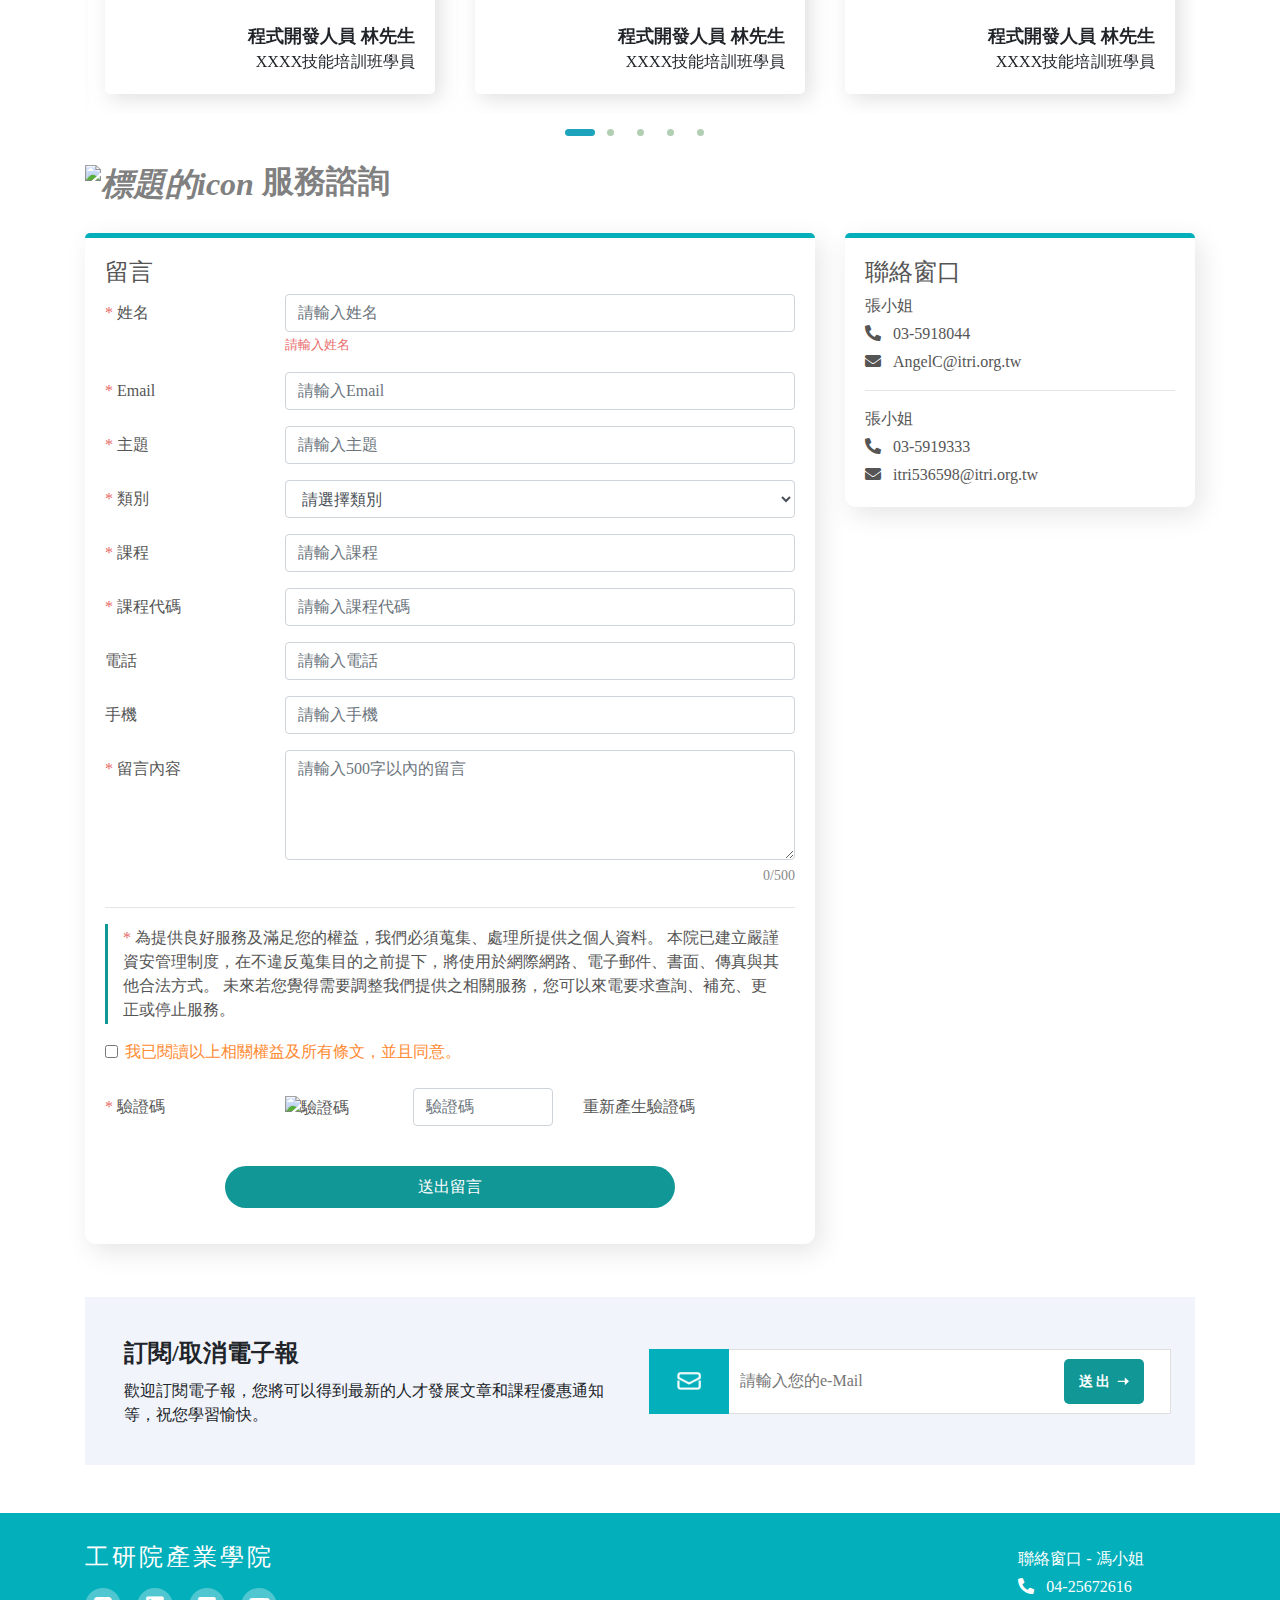
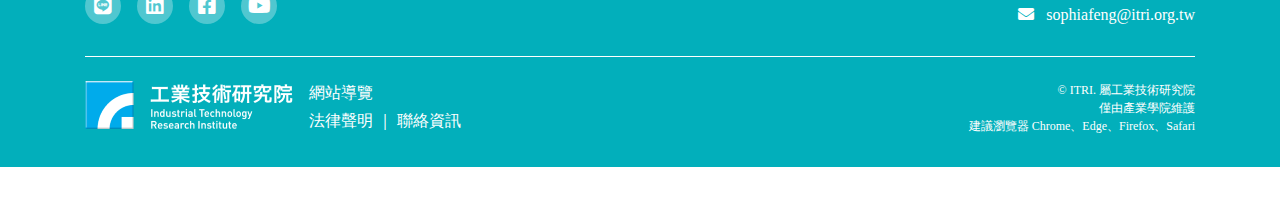
==== commit 97f56c47: "換帳號名稱部署" ====
--- a/index.html
+++ b/index.html
@@ -119,7 +119,7 @@
               </div>
           </div>
       </div>
-    </div>
+    </div> 
     <div class="container mb-5">
         <!-- 目錄 -->
         <section class="my-5">
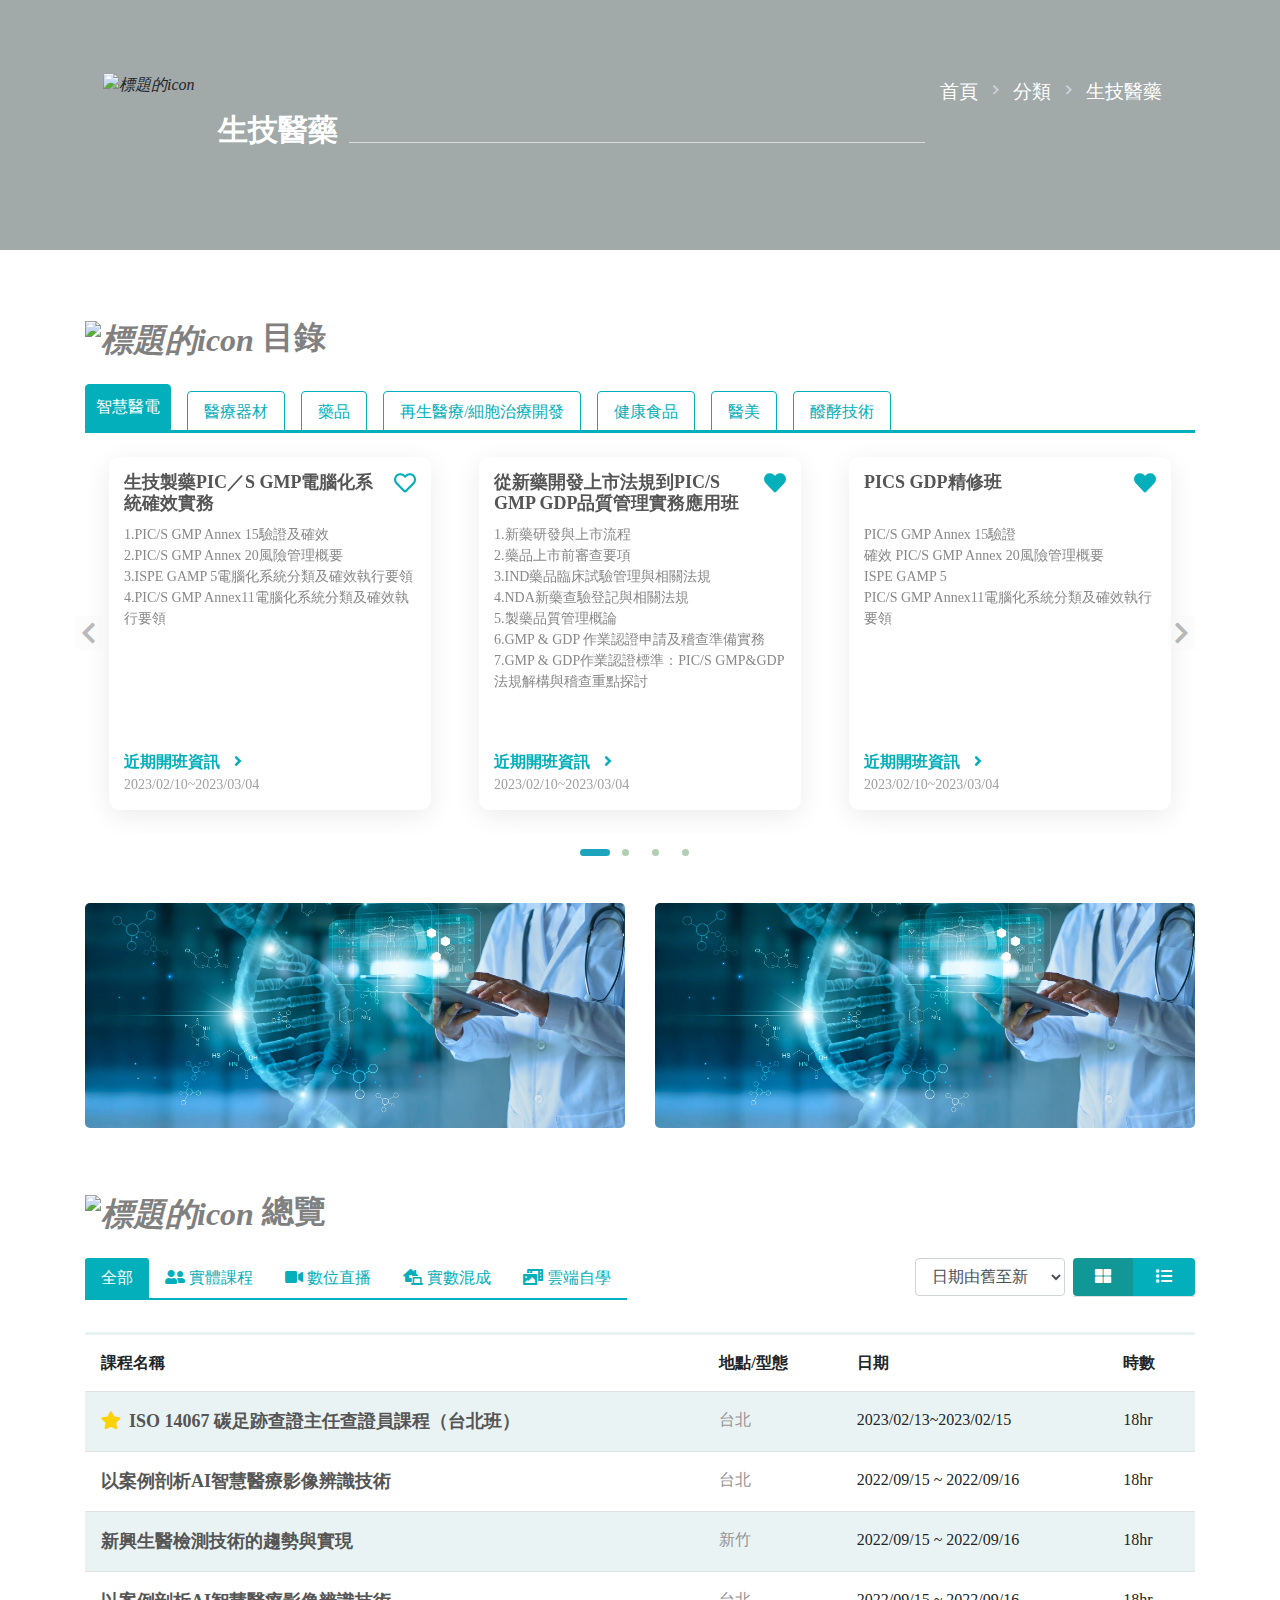
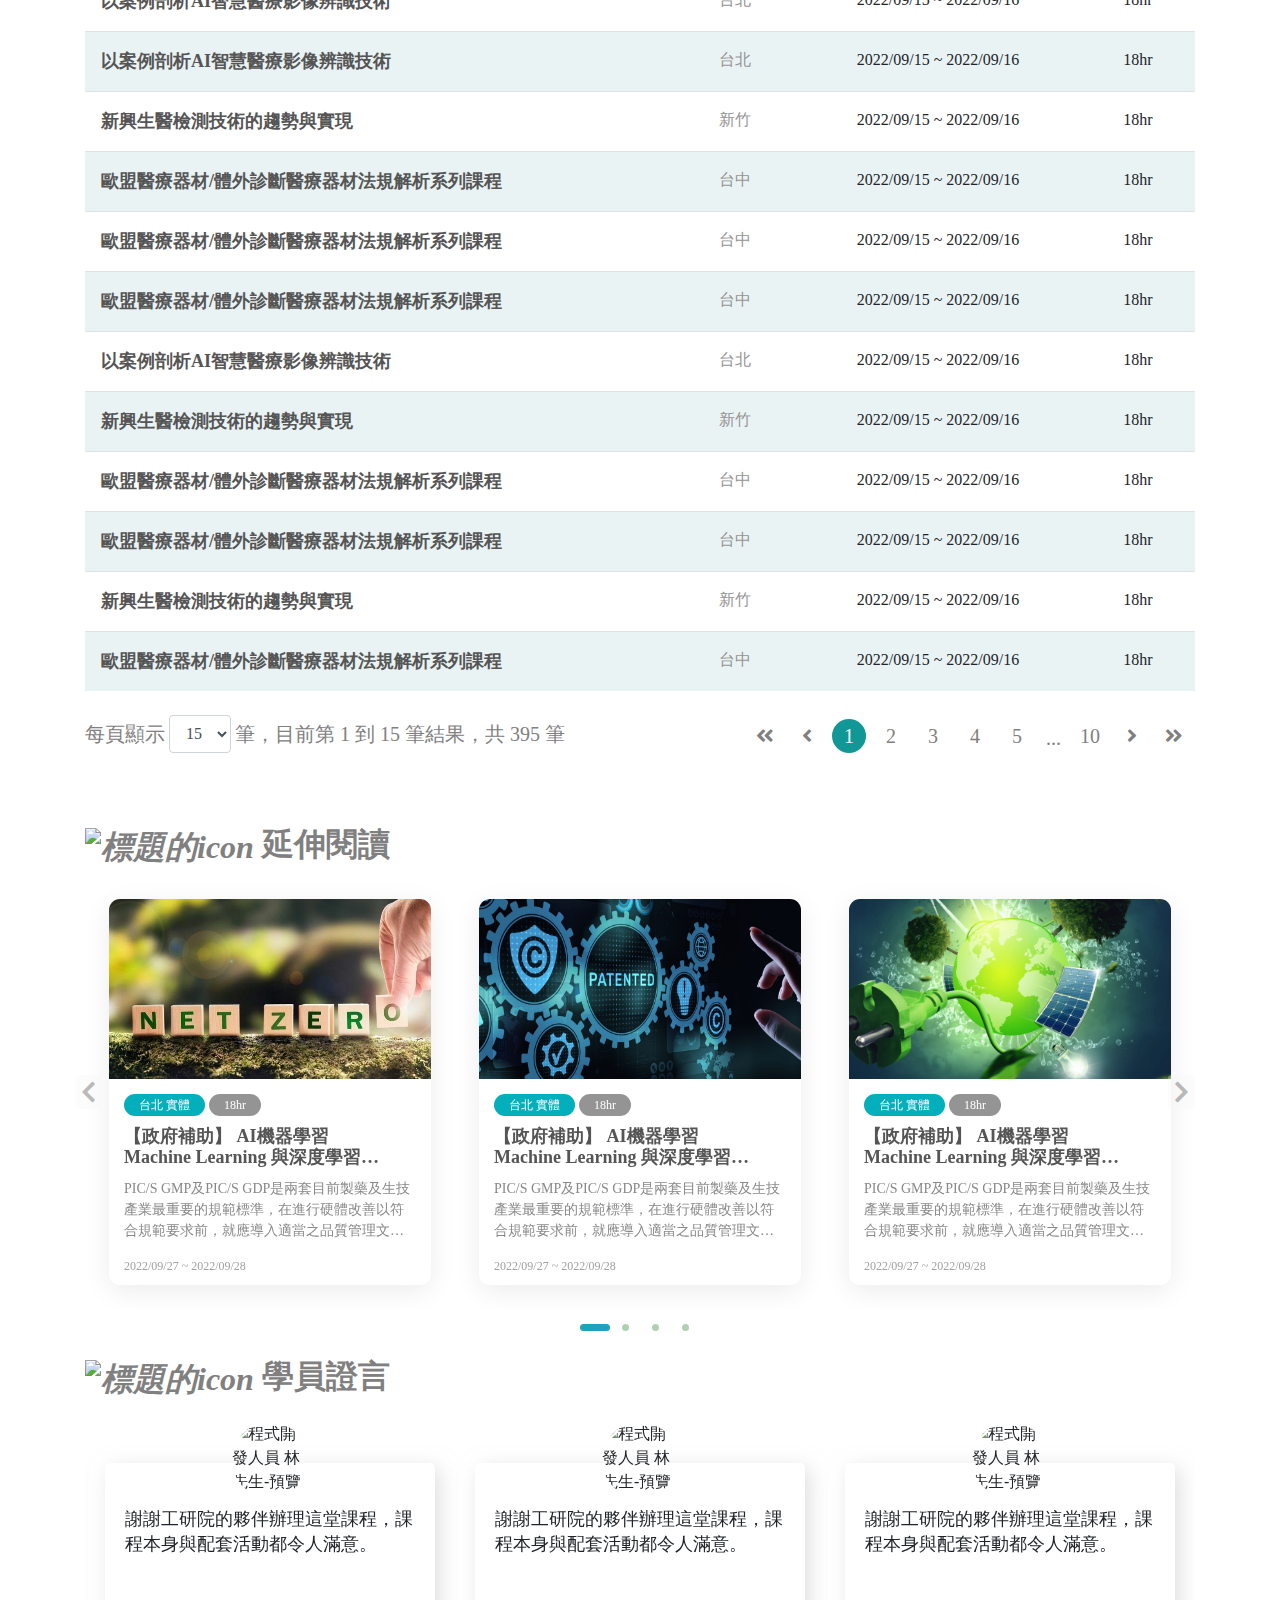
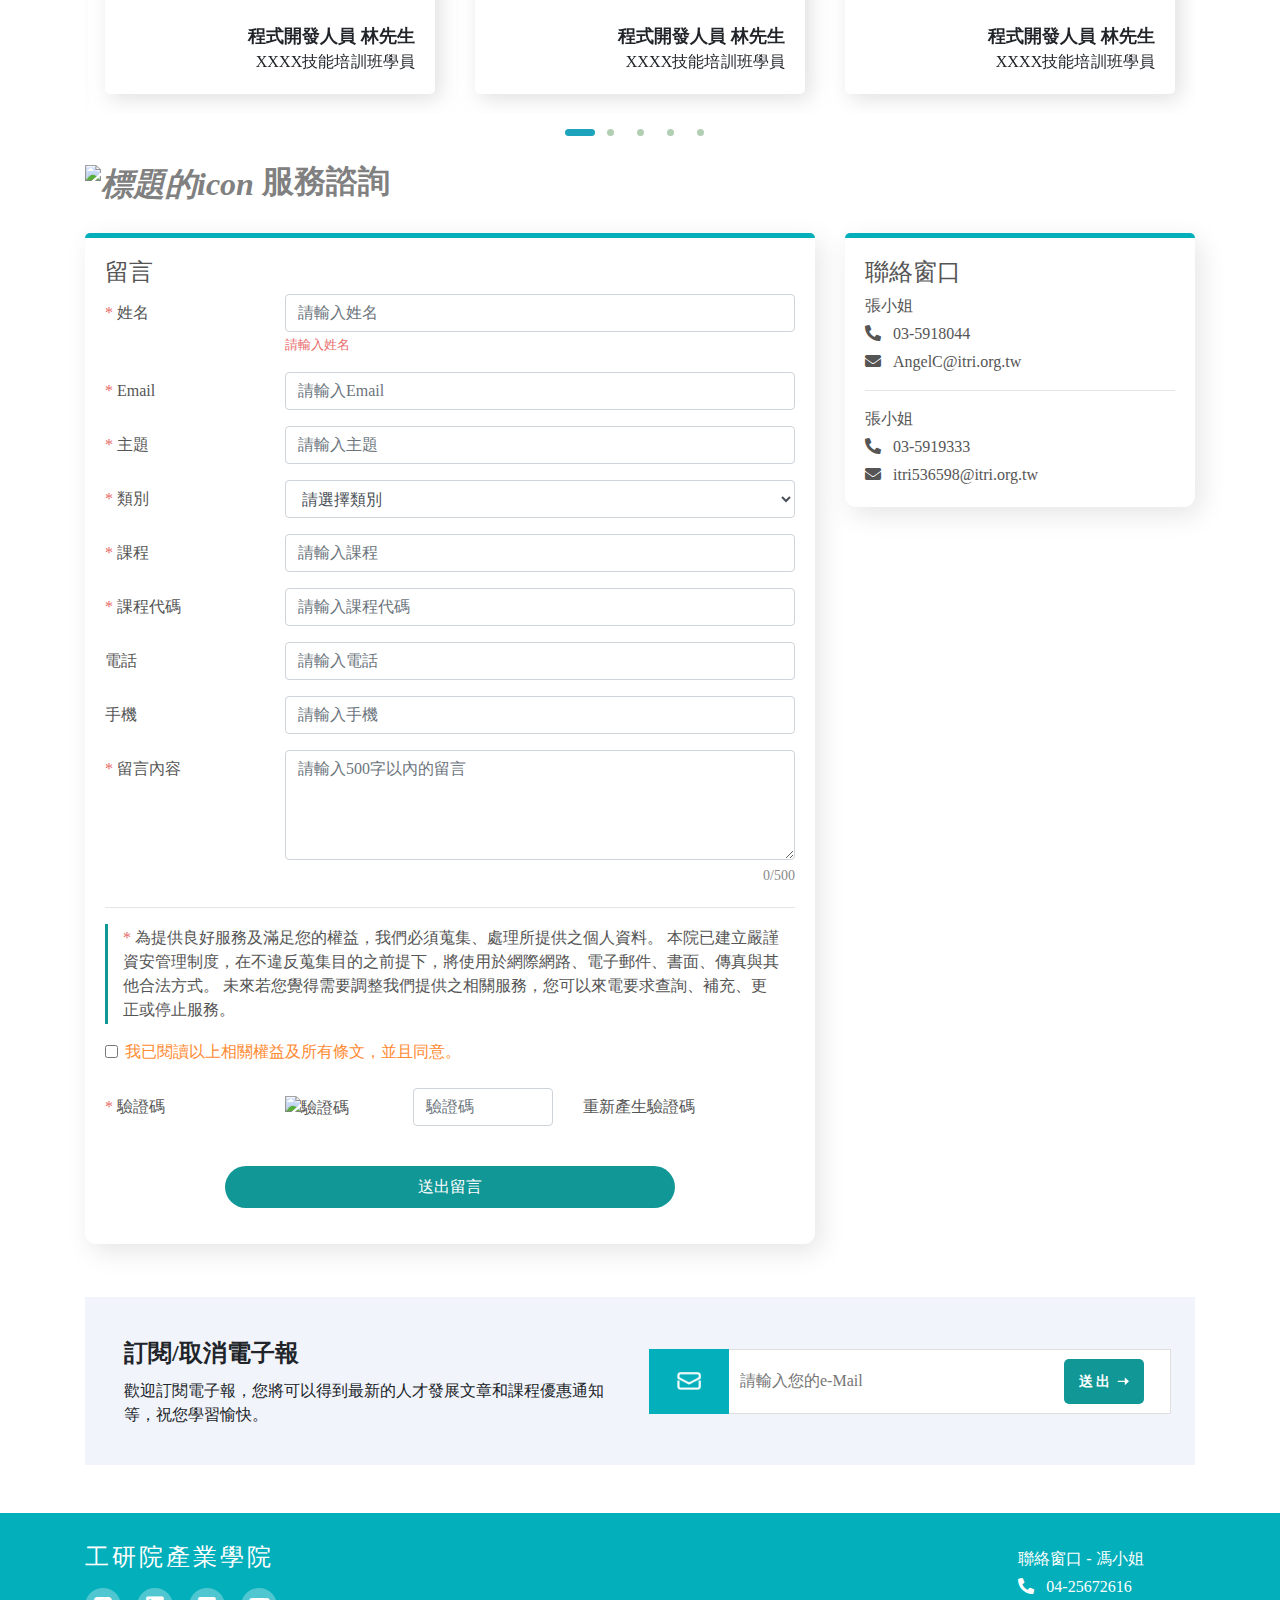
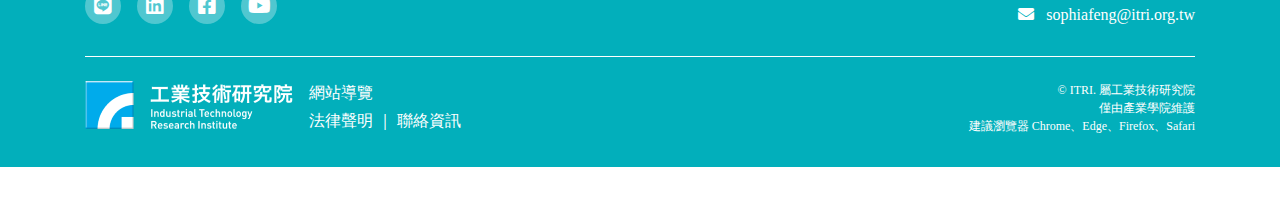
==== commit cc59eb58: "調整 github 設定" ====
--- a/index.html
+++ b/index.html
@@ -119,7 +119,7 @@
               </div>
           </div>
       </div>
-    </div> 
+    </div>
     <div class="container mb-5">
         <!-- 目錄 -->
         <section class="my-5">
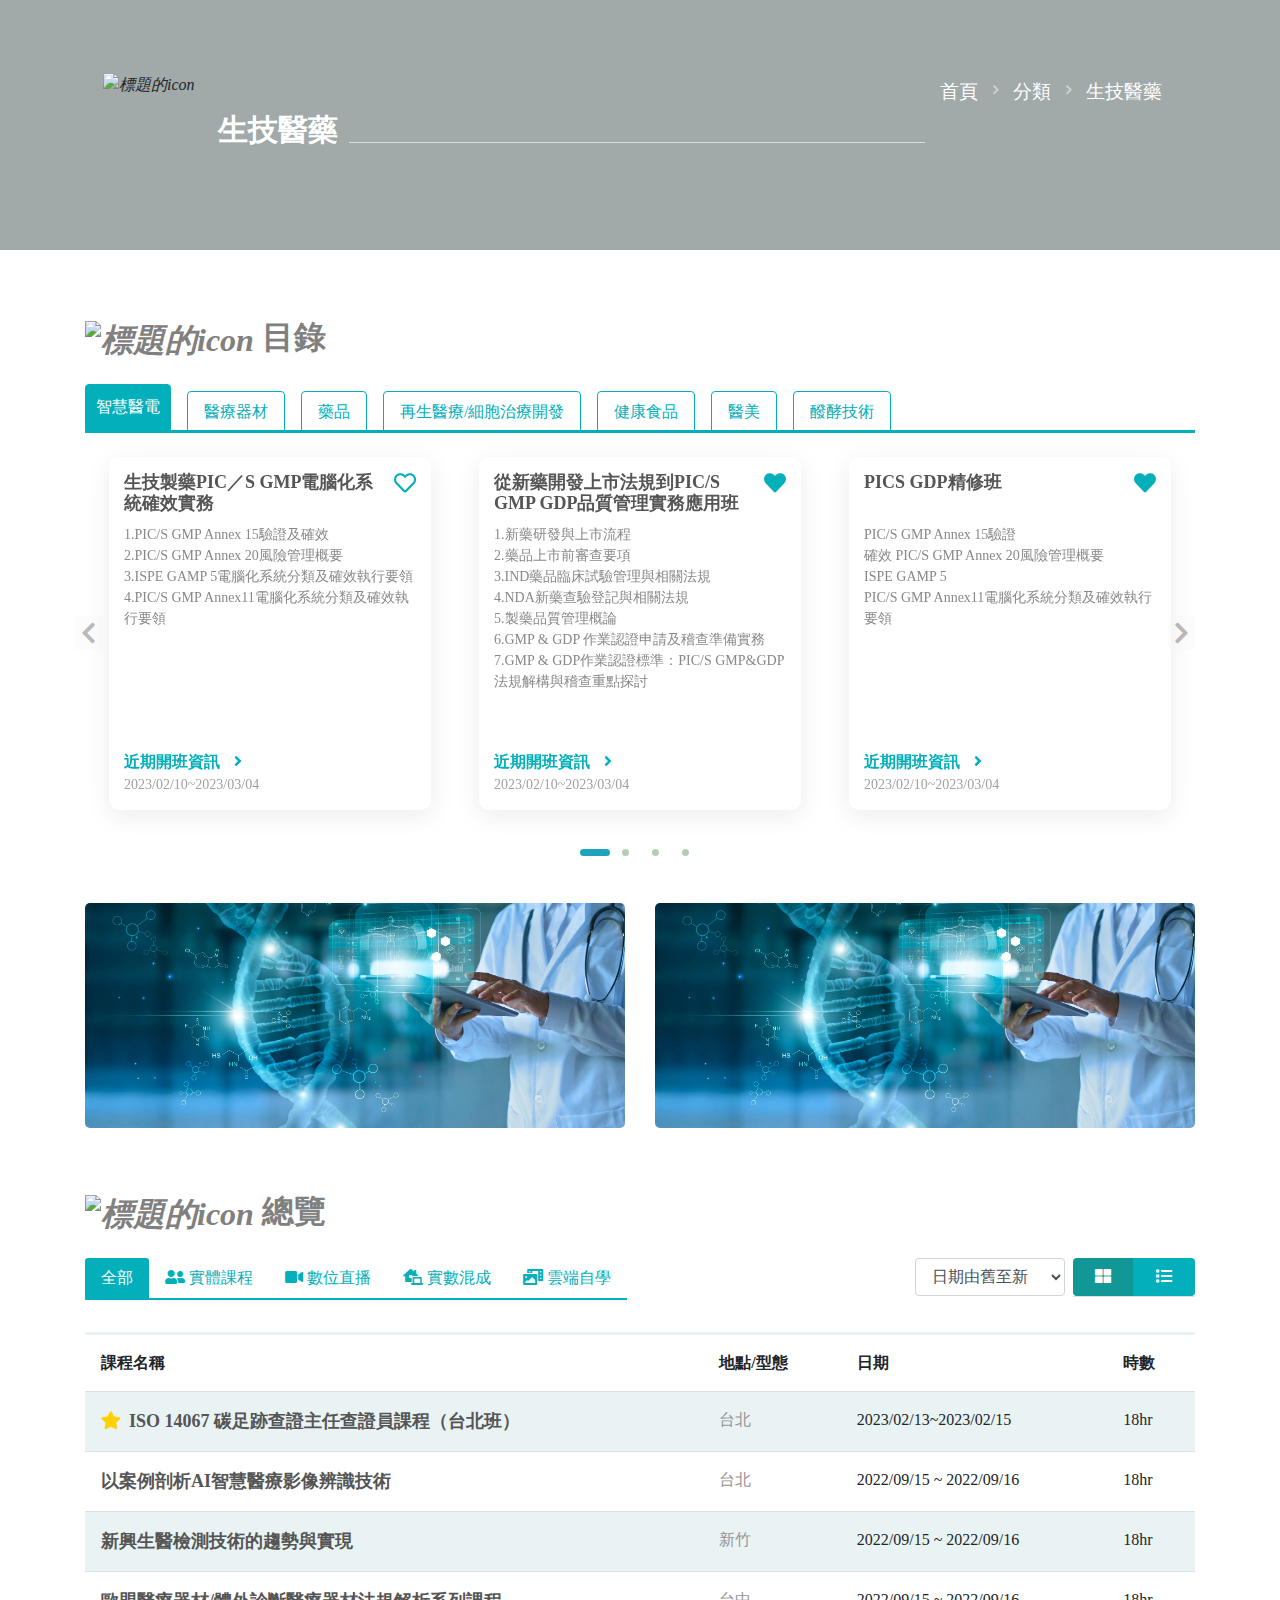
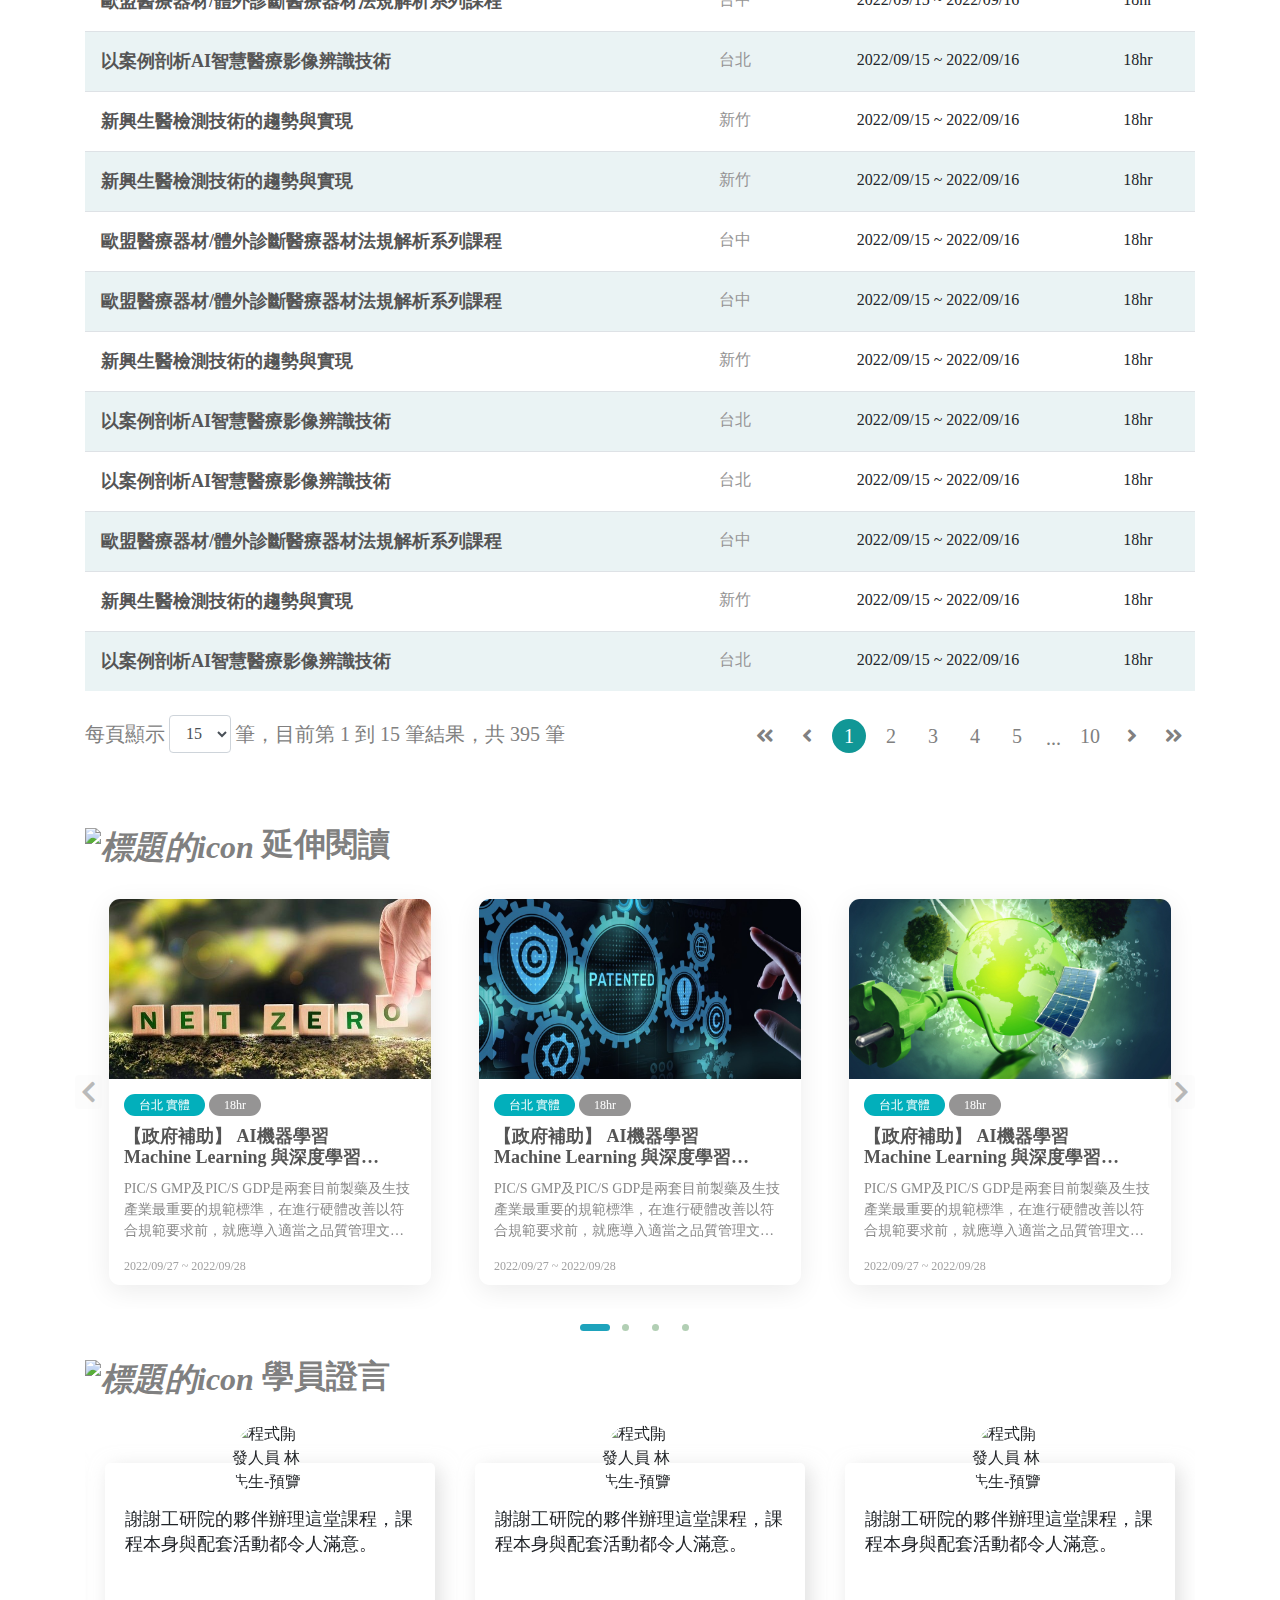
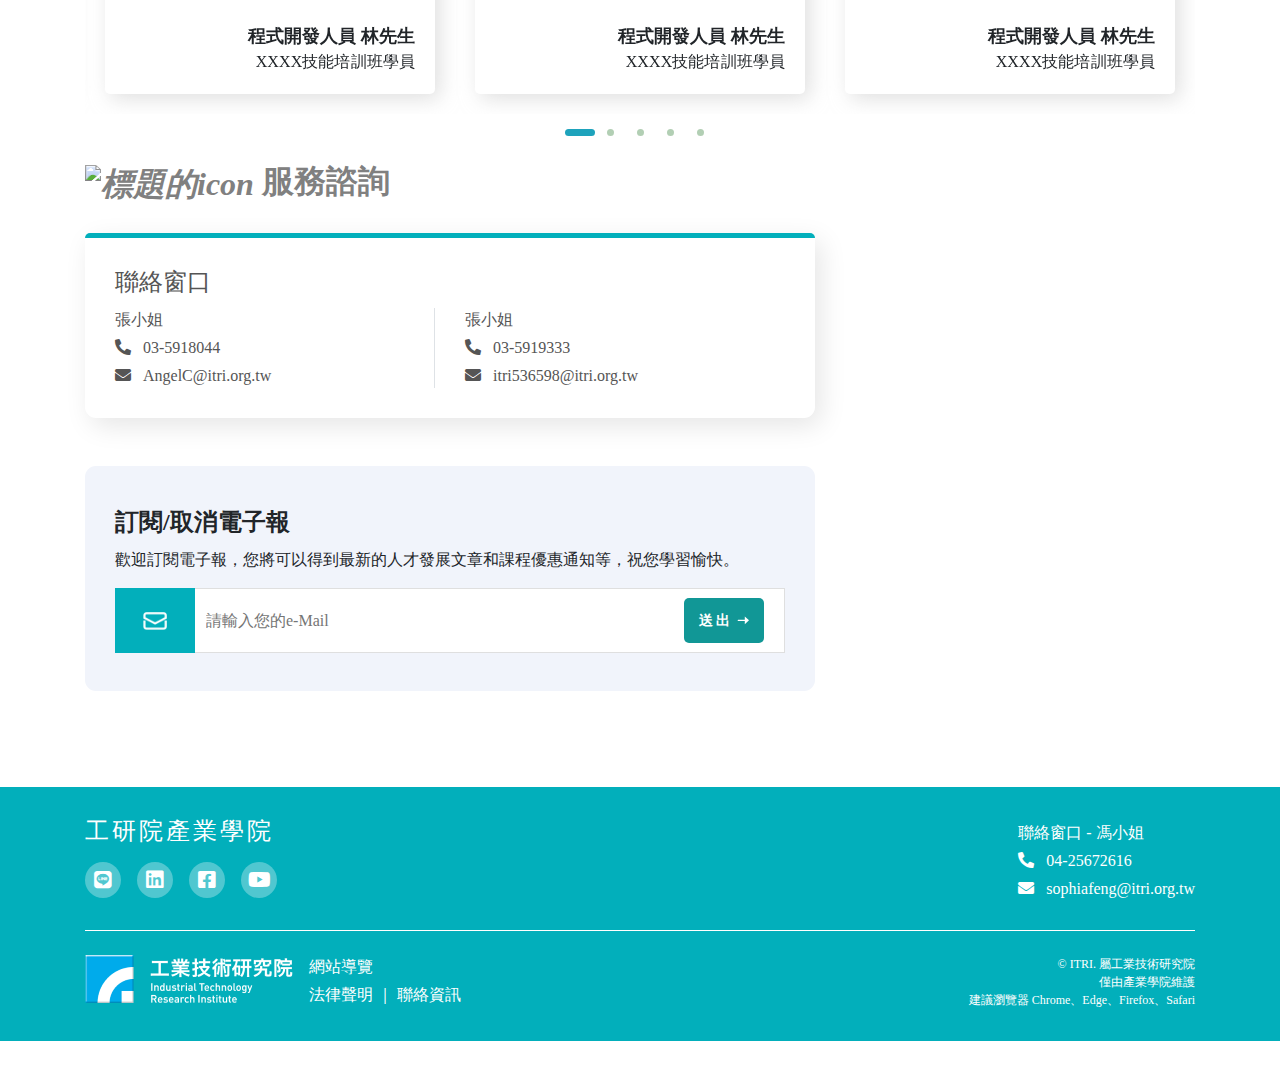
==== commit 18326e47: "移除留言表單，FB、聯絡窗口、信箱重排版" ====
--- a/index.html
+++ b/index.html
@@ -1056,194 +1056,76 @@
           <div class="row">
             <div class="col-lg-8">
               <div class="nz-contact-card">
-                <h4>留言</h4>
-                <form>
-                  <div class="form-group row">
-                    <label for="txtName" class="col-sm-3 col-form-label"><span class="nz-required">* </span>姓名</label>
-                    <div class="col-sm-9">
-                      <input type="text" id="txtName" class="form-control" placeholder="請輸入姓名">
-                      <!-- 當未填寫而送出時的提醒文字 -->
-                      <small class="nz-error-form">請輸入姓名</small>
-                    </div>
-                  </div>
-                  <div class="form-group row">
-                    <label for="txtEmail" class="col-sm-3 col-form-label"><span class="nz-required">* </span>Email</label>
-                    <div class="col-sm-9">
-                      <input type="email" id="txtEmail" class="form-control" placeholder="請輸入Email">
-                      <!-- <small class="nz-error-form">請輸入Email</small> -->
-                    </div>
-                  </div>
-                  <div class="form-group row">
-                    <label for="txtTitle" class="col-sm-3 col-form-label"><span class="nz-required">* </span>主題</label>
-                    <div class="col-sm-9">
-                      <input type="text" id="txtTitle" class="form-control" placeholder="請輸入主題">
-                      <!-- <small class="nz-error-form">請輸入主題</small> -->
-                    </div>
-                  </div>
-                  <div class="form-group row">
-                    <label for="ddlTypeList" class="col-sm-3 col-form-label"><span class="nz-required">* </span>類別</label>
-                    <div class="col-sm-9">
-                      <select class="form-control" id="ddlTypeList">
-                        <option selected>請選擇類別</option>
-                        <option>合作提案</option>
-                        <option>課程服務</option>
-                        <option>企業專班</option>
-                        <option>其他</option>
-                      </select>
-                      <!-- <small class="nz-error-form">請選擇類別</small> -->
-                    </div>
-                  </div>
-                  <div class="form-group row">
-                    <label for="txtLessonCon" class="col-sm-3 col-form-label"><span class="nz-required">* </span>課程</label>
-                    <div class="col-sm-9">
-                      <input type="text" id="txtLessonCon" class="form-control" placeholder="請輸入課程">
-                      <!-- <small class="nz-error-form">請輸入課程</small> -->
-                    </div>
-                  </div>
-                  <div class="form-group row">
-                    <label for="txtLessonConCode" class="col-sm-3 col-form-label"><span class="nz-required">*
-                      </span>課程代碼</label>
-                    <div class="col-sm-9">
-                      <input type="text" id="txtLessonConCode" class="form-control" placeholder="請輸入課程代碼">
-                      <!-- <small class="nz-error-form">請輸入課程代碼</small> -->
-                    </div>
-                  </div>
-                  <div class="form-group row">
-                    <label for="txtPhone" class="col-sm-3 col-form-label">電話</label>
-                    <div class="col-sm-9">
-                      <input type="text" id="txtPhone" class="form-control" placeholder="請輸入電話">
-                      <!-- <small class="nz-error-form">請輸入電話</small> -->
-                    </div>
-                  </div>
-                  <div class="form-group row">
-                    <label for="txtCellPhone" class="col-sm-3 col-form-label">手機</label>
-                    <div class="col-sm-9">
-                      <input type="text" id="txtCellPhone" class="form-control" placeholder="請輸入手機">
-                      <!-- <small class="nz-error-form">請輸入手機</small> -->
-                    </div>
-                  </div>
-                  <div class="form-group row">
-                    <label for="txtDesc" class="col-sm-3 col-form-label"><span class="nz-required">* </span>留言內容</label>
-                    <div class="col-sm-9">
-                      <textarea type="text" id="txtDesc" rows="4" maxlength="500" class="form-control"
-                        placeholder="請輸入500字以內的留言"></textarea>
-                        <div class="nz-text-count">
-                        <!-- <small class="nz-error-form">請輸入留言內容</small> -->
-                        <span id="over500Error" class="d-none nz-error-form">已到達上限</span>
-                        <span id="textCount">0</span>/500
+                <h4>聯絡窗口</h4>
+                <div class="row">
+                  <div class="col-md-6">
+                    <div class="nz-connection connection-border mt-md-1 mt-3">
+                      <div>張小姐</div>
+                      <div class="mt-1">
+                        <i class="fas fa-phone-alt"></i>
+                        <a class="nz-black ml-2" href="tel:03-5919333">03-5918044</a>
                       </div>
-                    </div>
-                  </div>
-                  <hr>
-                  <!-- 權益條文 -->
-                  <div>
-                    <div class="nz-terms">
-                      <span class="nz-required">* </span>
-                      為提供良好服務及滿足您的權益，我們必須蒐集、處理所提供之個人資料。 本院已建立嚴謹資安管理制度，在不違反蒐集目的之前提下，將使用於網際網路、電子郵件、書面、傳真與其他合法方式。
-                      未來若您覺得需要調整我們提供之相關服務，您可以來電要求查詢、補充、更正或停止服務。
-                    </div>
-                    <div class="form-group my-3">
-                      <div class="form-check">
-                        <input class="form-check-input" type="checkbox" id="chkRead">
-                        <label class="form-check-label nz-warning" for="chkRead">
-                          我已閱讀以上相關權益及所有條文，並且同意。
-                        </label>
+                      <div class="mt-1">
+                        <i class="fas fa-envelope"></i>
+                        <a class="nz-black ml-2" href="mailto:AngelC@itri.org.tw">AngelC@itri.org.tw</a>
                       </div>
                     </div>
                   </div>
-    
-                  <!-- 驗證碼 -->
-                  <div class="form-group row align-items-center">
-                    <label for="txtDesc" class="col-md-3 col-form-label"><span class="nz-required">* </span>驗證碼</label>
-                    <div class="col-md-9 row align-items-center">
-                      <div class="col-md-3 col-4 my-2 text-left">
-                        <img id="imgCheck" class="nz-img-check"
-                          src="https://college.itri.org.tw/api/TM_WebUI_Captcha_Get?id=6b2dcba8-10e4-4831-aa39-0ecae1b3eb7d&amp;1663987356131"
-                          alt="驗證碼">
+                  <div class="col-md-6">
+                    <div class="nz-connection mt-md-1 mt-3">
+                      <div>張小姐</div>
+                      <div class="mt-1">
+                        <i class="fas fa-phone-alt"></i>
+                        <a class="nz-black ml-2" href="tel:03-5919333">03-5919333</a>
                       </div>
-                      <div class="col-md-4 col-8 my-2">
-                        <input type="text" class="form-control" placeholder="驗證碼">
+                      <div class="mt-1">
+                        <i class="fas fa-envelope"></i>
+                        <a class="nz-black ml-2" href="mailto:itri536598@itri.org.tw">itri536598@itri.org.tw</a>
                       </div>
-                      <div class="col-md-5 col-12 text-left">
-                        <div class="d-inline-block nz-refresh-check">重新產生驗證碼</div>
+                    </div>
+                  </div>
+                </div>
+              </div>
+              <!-- 訂閱電子報 -->
+              <section id="order_paper" class="my-5">
+                <div class="justify-content-center">
+                  <div class="paper_bg col-12">
+                      <div class="row  align-items-center">
+                          <div class="col-lg-12 my-2">
+                              <div class="font-weight-bold mb-2 order_paper_title">
+                                  <span langkey="訂閱取消電子報">訂閱/取消電子報</span>
+                              </div>
+                              <div class="order_paper_con">
+                                  <span langkey="電子報說明">歡迎訂閱電子報，您將可以得到最新的人才發展文章和課程優惠通知等，祝您學習愉快。</span>
+                              </div>
+                          </div>
+                          <div class="col-lg-12 my-2">
+                              <div class="align-items-center">
+                                  <div class="icon_mail_bg d-flex justify-content-center  align-items-center"><img src="img/layout/icon_mail.png" alt="mail的icon"></div>
+                                  <div class="paper_input"><input id="txtEpaperEmail" type="text" name="paper" placeholder="請輸入您的e-Mail" autocomplete="off" title="輸入e-Mail" langkey="請輸入您的e-Mail"></div>
+                                  <button class="icon_arrow d-flex justify-content-center  align-items-center btn nz-btn-primary" id="divGoEpaper" value="送出按鈕">
+                                      <span langkey="送出">送出</span>
+                                      <svg width="16px" height="11px" viewBox="0 0 16 11" version="1.1">
+                                          <title>Path Copy 7</title>
+                                          <g stroke="none" stroke-width="1" fill="none" fill-rule="evenodd">
+                                              <g transform="translate(-239.000000, -1313.000000)" fill="#FFFFFF">
+                                                  <path d="M249.4,1317.33333 L240.6,1317.33333 C240.12,1317.33333 239.8,1317.68 239.8,1318.2 C239.8,1318.72 240.12,1319.06667 240.6,1319.06667 L249.4,1319.06667 L249.4,1323.4 L255,1318.2 L249.4,1313 L249.4,1317.33333 Z" id="Path-Copy-7"></path>
+                                              </g>
+                                          </g>
+                                      </svg>
+                                  </button>
+                              </div>
+                          </div>
                       </div>
-                    </div>
-                    <!-- 錯誤訊息提示 -->
-                    <!-- <small class="offset-md-3 col nz-error-form">請輸入算式的答案</small> -->
-                  </div>
-                  <div class="d-flex justify-content-center">
-                    <button type="submit" class="btn nz-lg-btn nz-btn-primary my-3">送出留言</button>
-                  </div>
-                </form>
-    
-              </div>
+                  </div>
+                </div>
+              </section>
             </div>
             <div class="col-lg-4">
-              <div class="nz-contact-card">
-                <h4>聯絡窗口</h4>
-                <div class="nz-connection mt-md-1 mt-3">
-                  <div>張小姐</div>
-                  <div class="mt-1">
-                    <i class="fas fa-phone-alt"></i>
-                    <a class="nz-black ml-2" href="tel:03-5919333">03-5918044</a>
-                  </div>
-                  <div class="mt-1">
-                    <i class="fas fa-envelope"></i>
-                    <a class="nz-black ml-2" href="mailto:AngelC@itri.org.tw">AngelC@itri.org.tw</a>
-                  </div>
-                </div>
-                <hr>
-                <div class="nz-connection mt-md-1 mt-3">
-                  <div>張小姐</div>
-                  <div class="mt-1">
-                    <i class="fas fa-phone-alt"></i>
-                    <a class="nz-black ml-2" href="tel:03-5919333">03-5919333</a>
-                  </div>
-                  <div class="mt-1">
-                    <i class="fas fa-envelope"></i>
-                    <a class="nz-black ml-2" href="mailto:itri536598@itri.org.tw">itri536598@itri.org.tw</a>
-                  </div>
-                </div>
+              <!-- FB--------- -->
+              <div class="text-center">
+                <iframe src="https://www.facebook.com/plugins/page.php?href=https%3A%2F%2Fwww.facebook.com%2FBiotech.Cosmetic&tabs=timeline&width=350&height=465&small_header=false&adapt_container_width=true&hide_cover=false&show_facepile=true&appId=520641545846673" width="350" height="465" style="border:none;overflow:hidden" scrolling="no" frameborder="0" allowfullscreen="true" allow="autoplay; clipboard-write; encrypted-media; picture-in-picture; web-share"></iframe>
               </div>
-              <!-- FB--------- -->
-              <div class="text-center my-4">
-                <iframe src="https://www.facebook.com/plugins/page.php?href=https%3A%2F%2Fwww.facebook.com%2FBiotech.Cosmetic&tabs=timeline&width=350&height=500&small_header=false&adapt_container_width=true&hide_cover=false&show_facepile=true&appId=520641545846673" width="350" height="500" style="border:none;overflow:hidden" scrolling="no" frameborder="0" allowfullscreen="true" allow="autoplay; clipboard-write; encrypted-media; picture-in-picture; web-share"></iframe>
-              </div>
-            </div>
-          </div>
-        </section>
-
-        <!-- 訂閱電子報 -->
-        <section id="order_paper" class="my-5">
-          <div class="justify-content-center">
-            <div class="paper_bg col-12">
-                <div class="row  align-items-center">
-                    <div class="col-lg-6 px-4 my-2">
-                        <div class="font-weight-bold mb-2 order_paper_title">
-                            <span langkey="訂閱取消電子報">訂閱/取消電子報</span>
-                        </div>
-                        <div class="order_paper_con">
-                            <span langkey="電子報說明">歡迎訂閱電子報，您將可以得到最新的人才發展文章和課程優惠通知等，祝您學習愉快。</span>
-                        </div>
-                    </div>
-                    <div class="col-lg-6 px-4 my-2">
-                        <div class="row align-items-center">
-                            <div class="icon_mail_bg d-flex justify-content-center  align-items-center"><img src="img/layout/icon_mail.png" alt="mail的icon"></div>
-                            <div class="paper_input"><input id="txtEpaperEmail" type="text" name="paper" placeholder="請輸入您的e-Mail" autocomplete="off" title="輸入e-Mail" langkey="請輸入您的e-Mail"></div>
-                            <button class="icon_arrow d-flex justify-content-center  align-items-center btn nz-btn-primary" id="divGoEpaper" value="送出按鈕">
-                                <span langkey="送出">送出</span>
-                                <svg width="16px" height="11px" viewBox="0 0 16 11" version="1.1">
-                                    <title>Path Copy 7</title>
-                                    <g stroke="none" stroke-width="1" fill="none" fill-rule="evenodd">
-                                        <g transform="translate(-239.000000, -1313.000000)" fill="#FFFFFF">
-                                            <path d="M249.4,1317.33333 L240.6,1317.33333 C240.12,1317.33333 239.8,1317.68 239.8,1318.2 C239.8,1318.72 240.12,1319.06667 240.6,1319.06667 L249.4,1319.06667 L249.4,1323.4 L255,1318.2 L249.4,1313 L249.4,1317.33333 Z" id="Path-Copy-7"></path>
-                                        </g>
-                                    </g>
-                                </svg>
-                            </button>
-                        </div>
-                    </div>
-                </div>
             </div>
           </div>
         </section>
--- a/css/nz_style.css
+++ b/css/nz_style.css
@@ -820,6 +820,10 @@
 
 .nz-connection {
   font-size: 16px;
+}
+
+.connection-border {
+  border-right: 1px solid #dee2e6;
 }
 
 .nz-vertical-line {
@@ -1369,7 +1373,7 @@
   box-shadow: 6px 8px 27px rgb(0 0 0 / 10%);
   border-radius: 5px 5px 11px 11px;
   background: #ffffff;
-  padding: 20px;
+  padding: 30px;
   margin: 5px 0;
   color: #555555;
 }
@@ -1723,6 +1727,7 @@
   border-radius: 5px;
   font-size: 0.9rem;
   font-weight: bold;
+  top: 10px;
 }
 
 #order_paper button.btn-primary:hover {
@@ -1756,6 +1761,7 @@
 #order_paper .paper_bg {
   background-color: #f1f4fb;
   padding: 30px 30px;
+  border-radius: 11px;
 }
 
 #order_paper :focus-visible {
@@ -1787,6 +1793,12 @@
     font-size: 0.9rem;
     font-weight: bold;
   }
+
+  .connection-border {
+    border-right: none;
+    border-bottom: 1px solid #dee2e6;
+    padding-bottom: 15px;
+  }
 }
 /*#endregion 訂閱電子報*/
 
